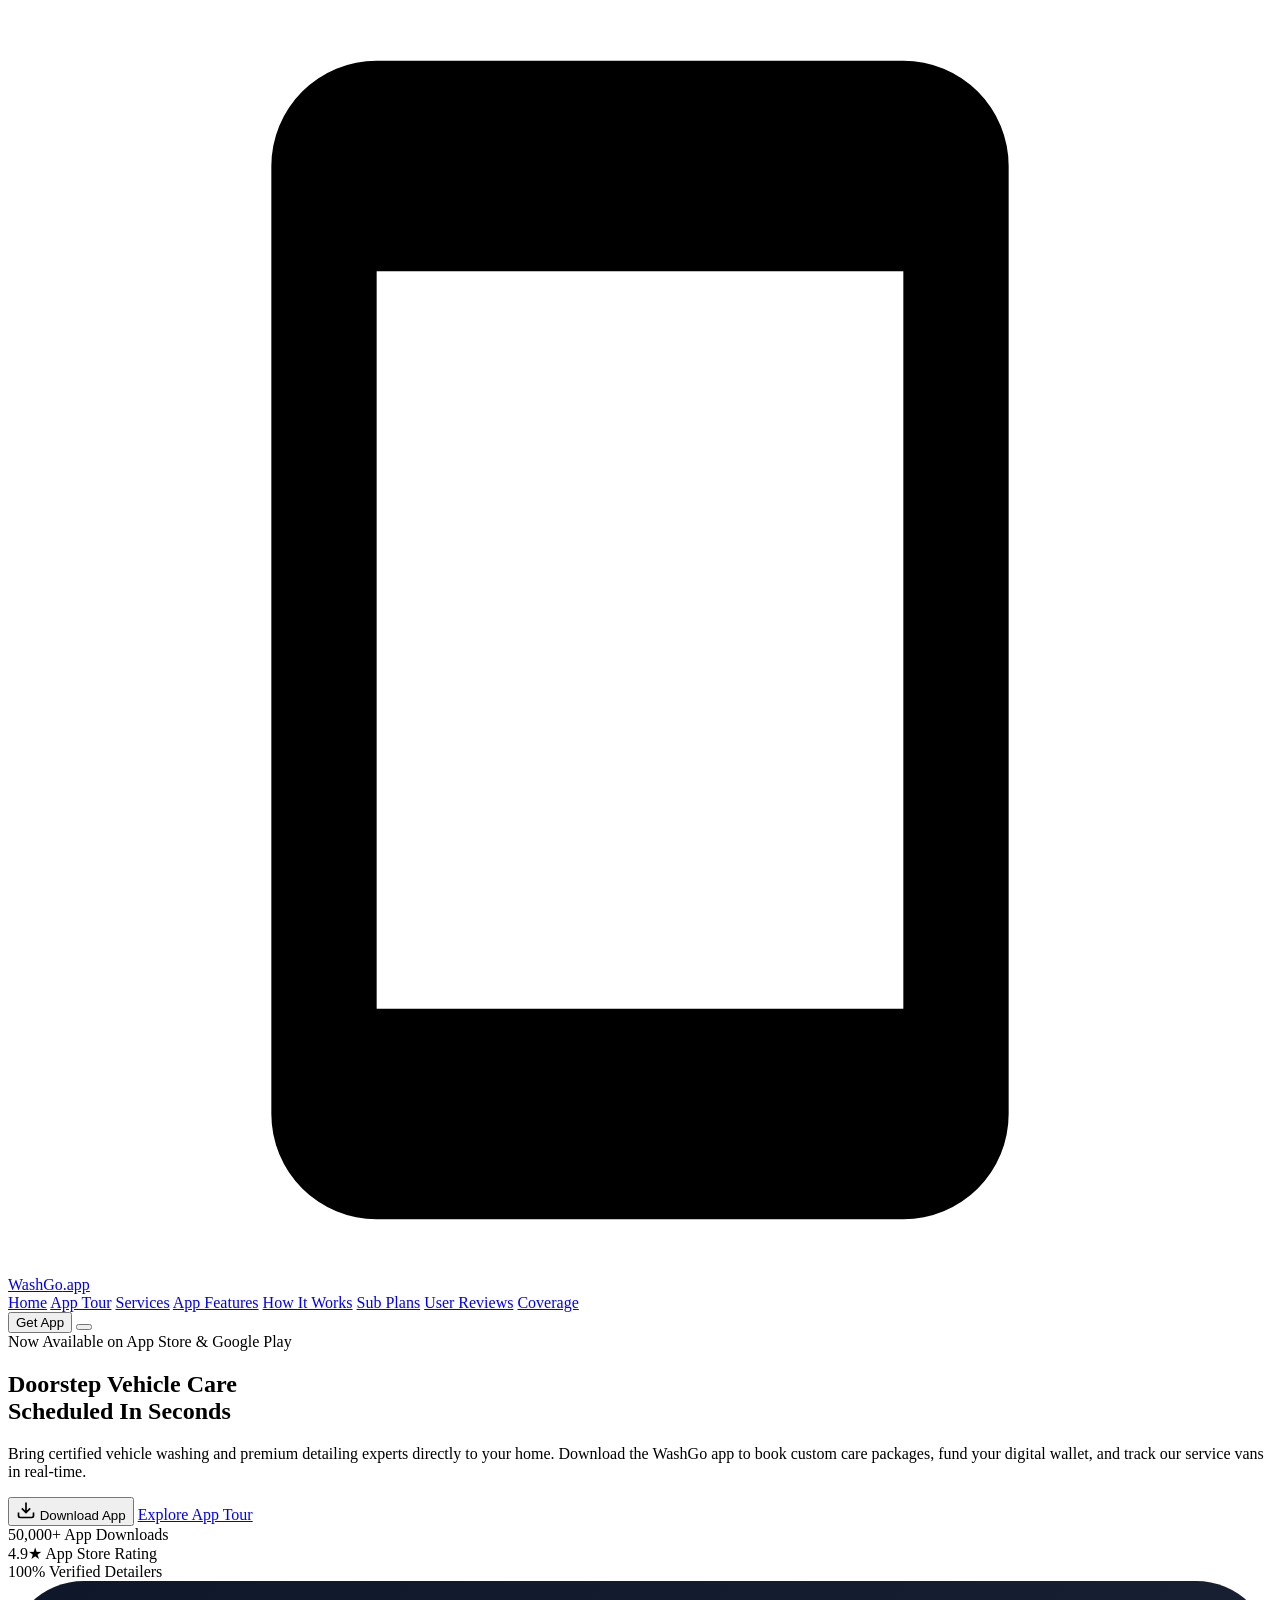
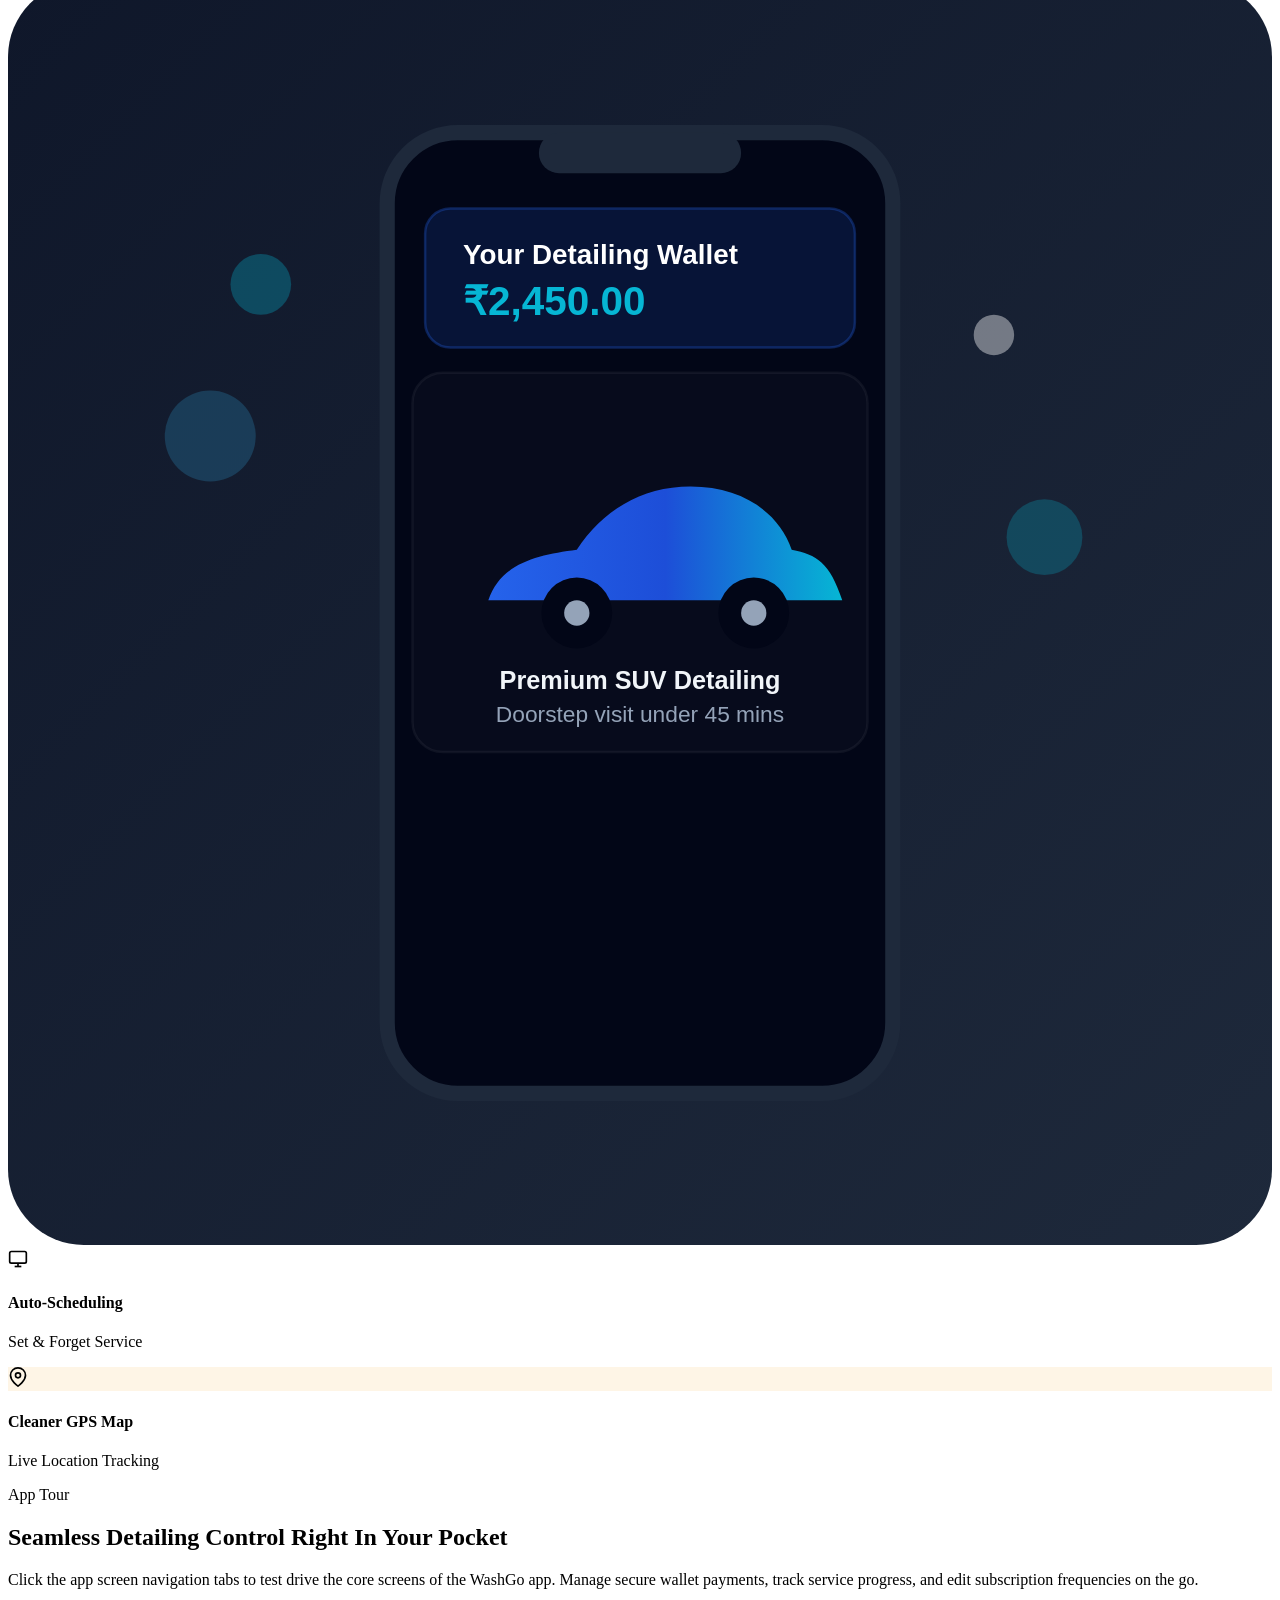
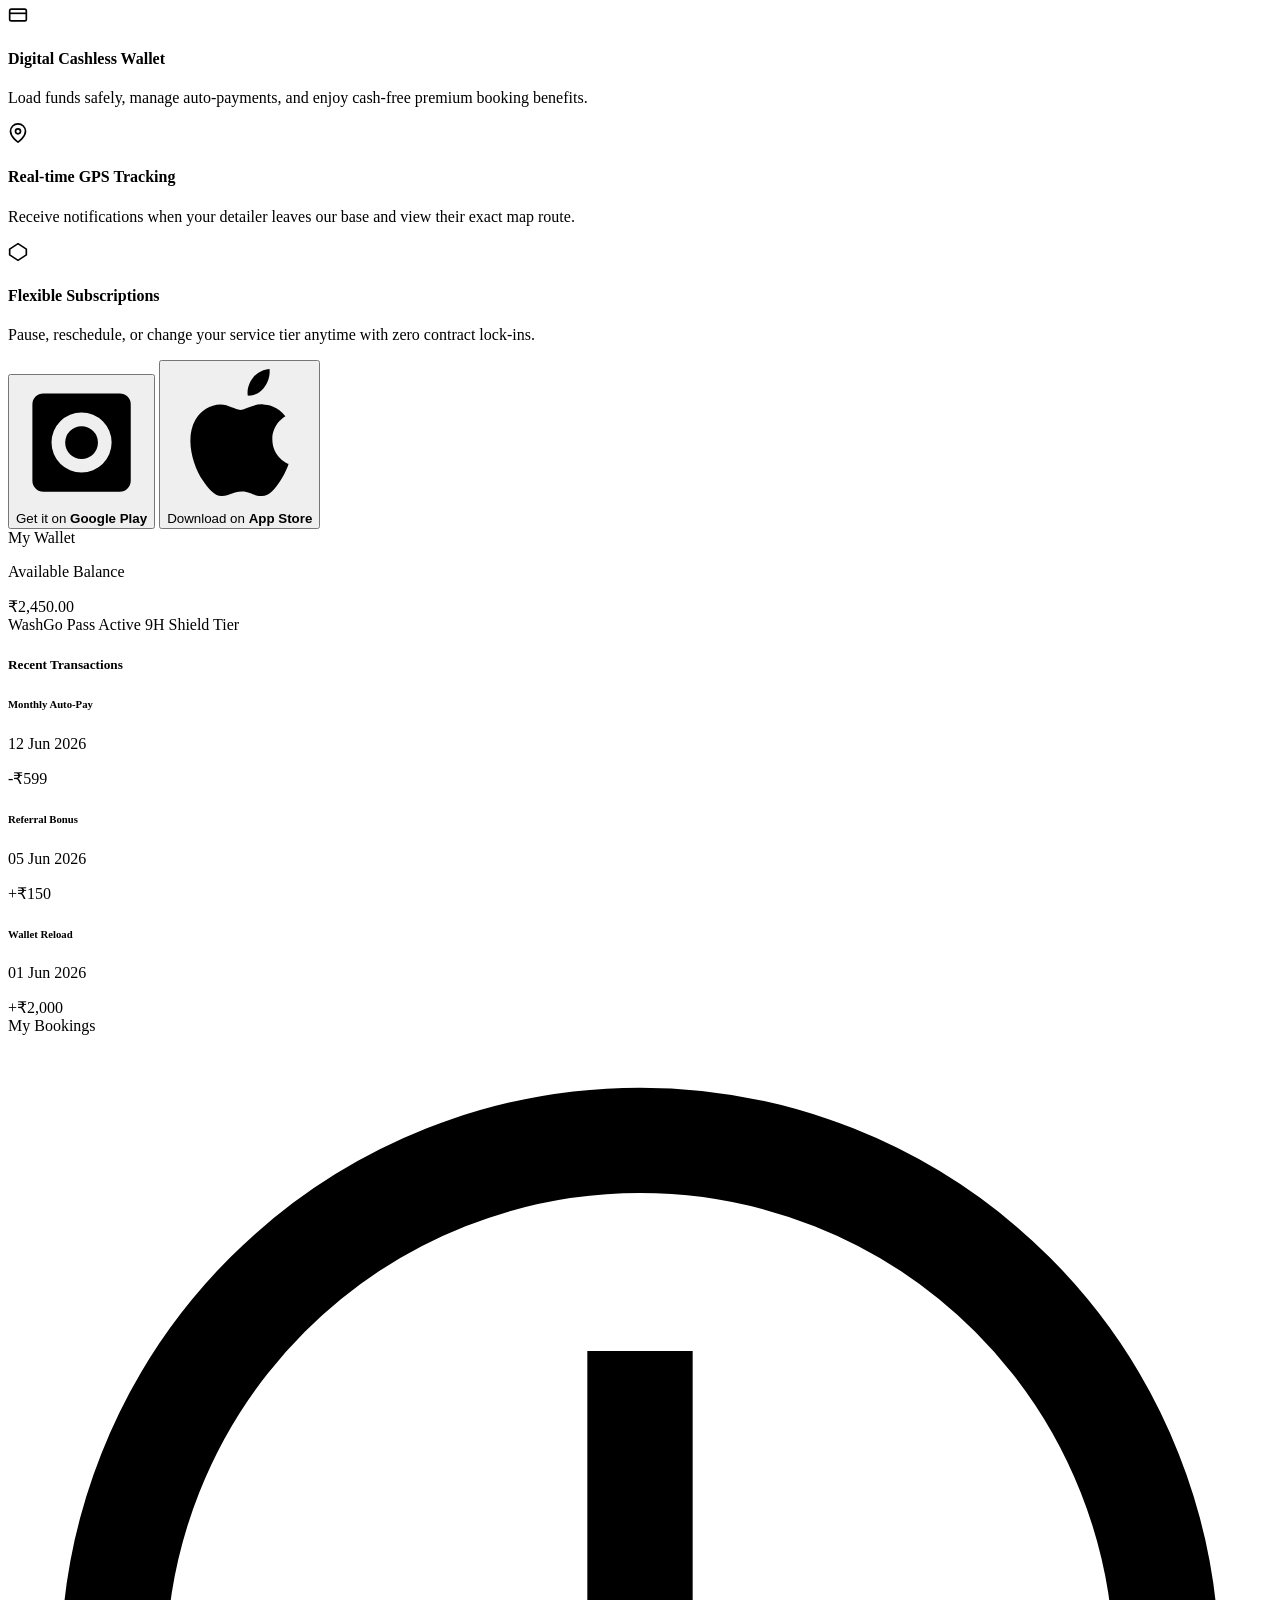
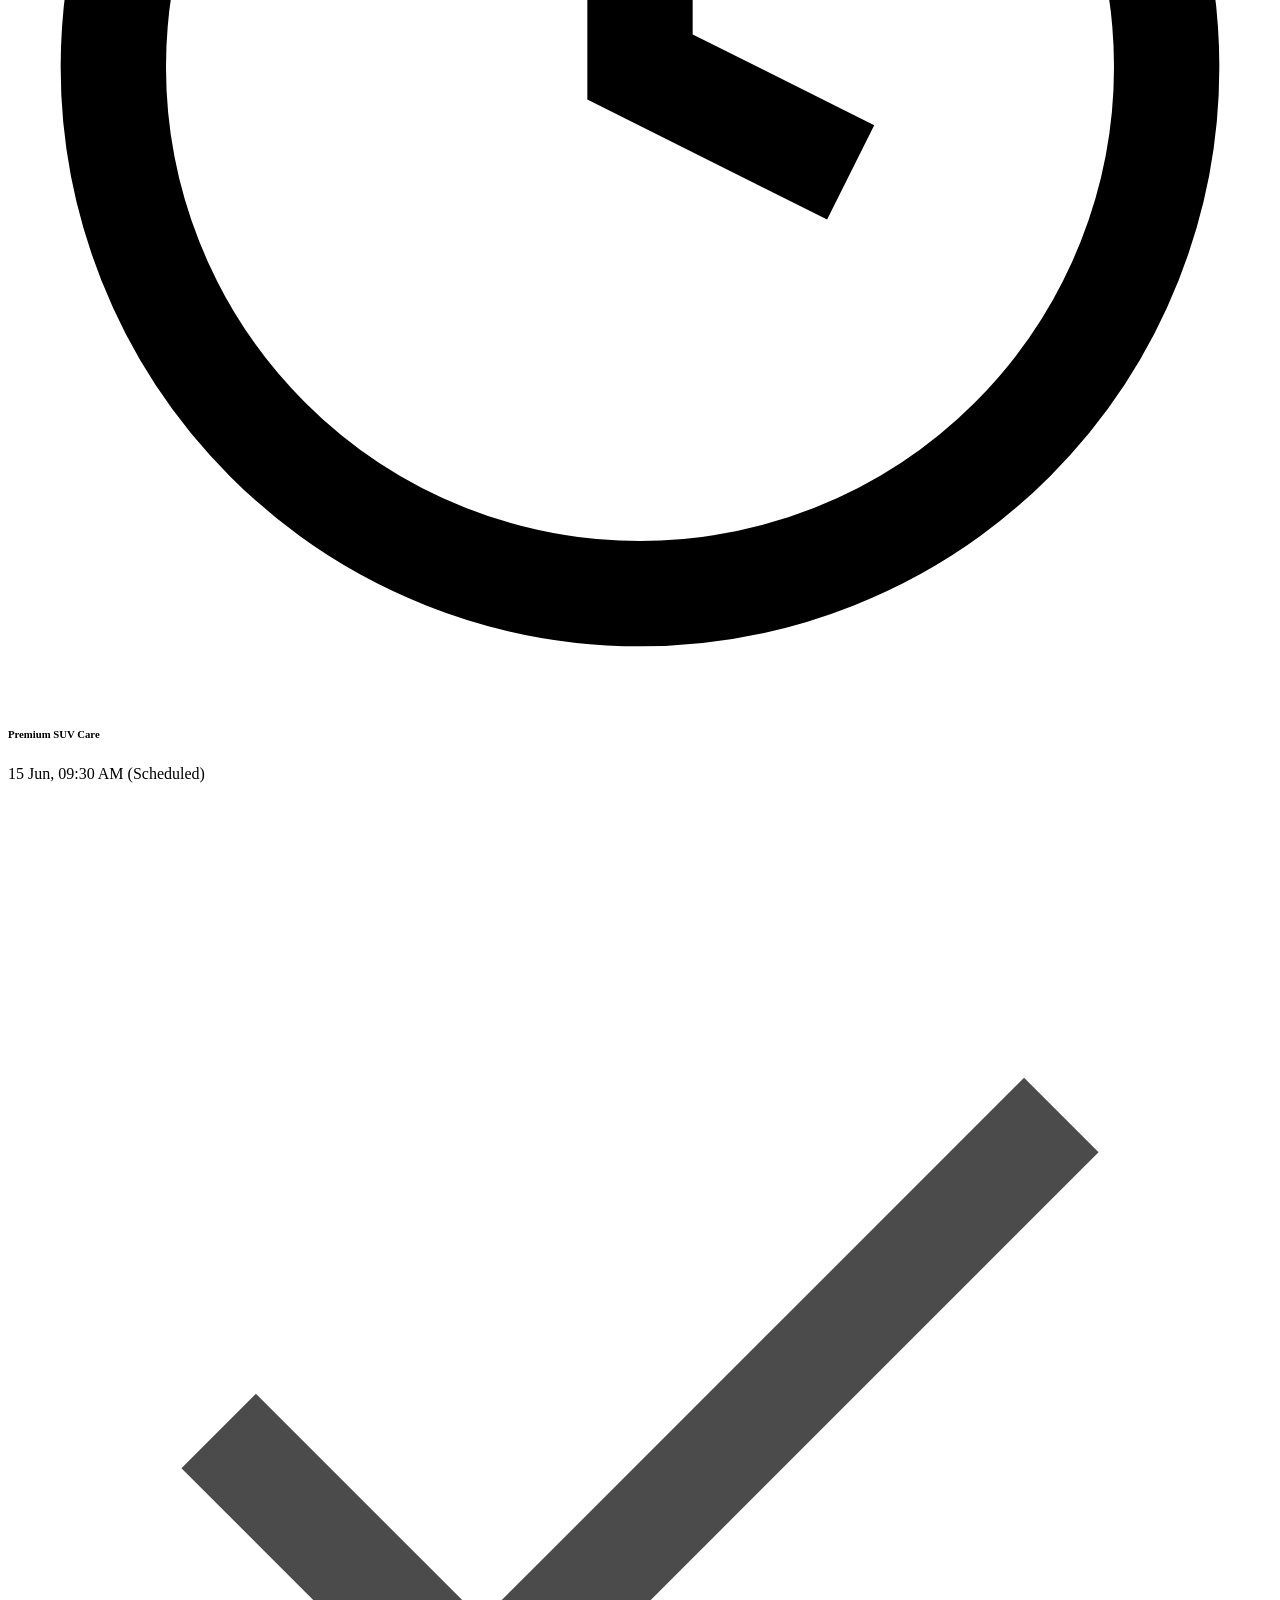
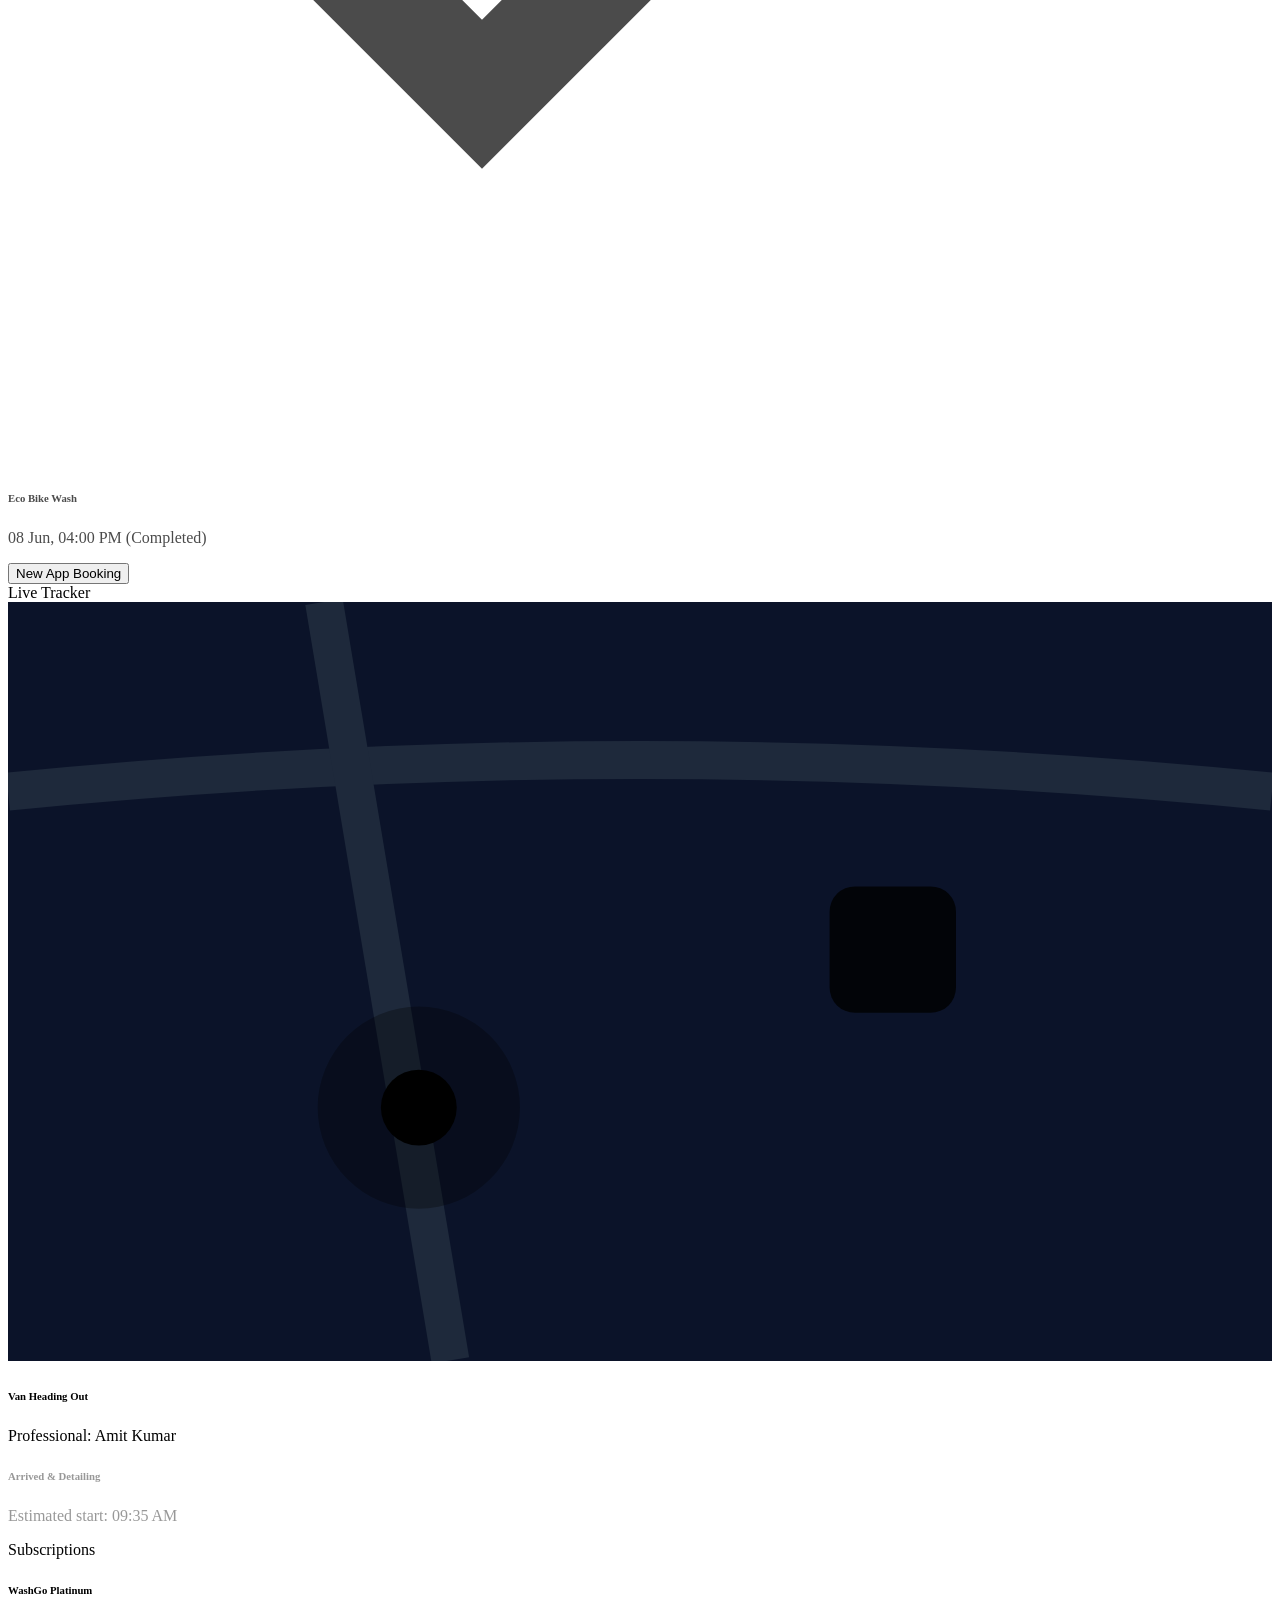
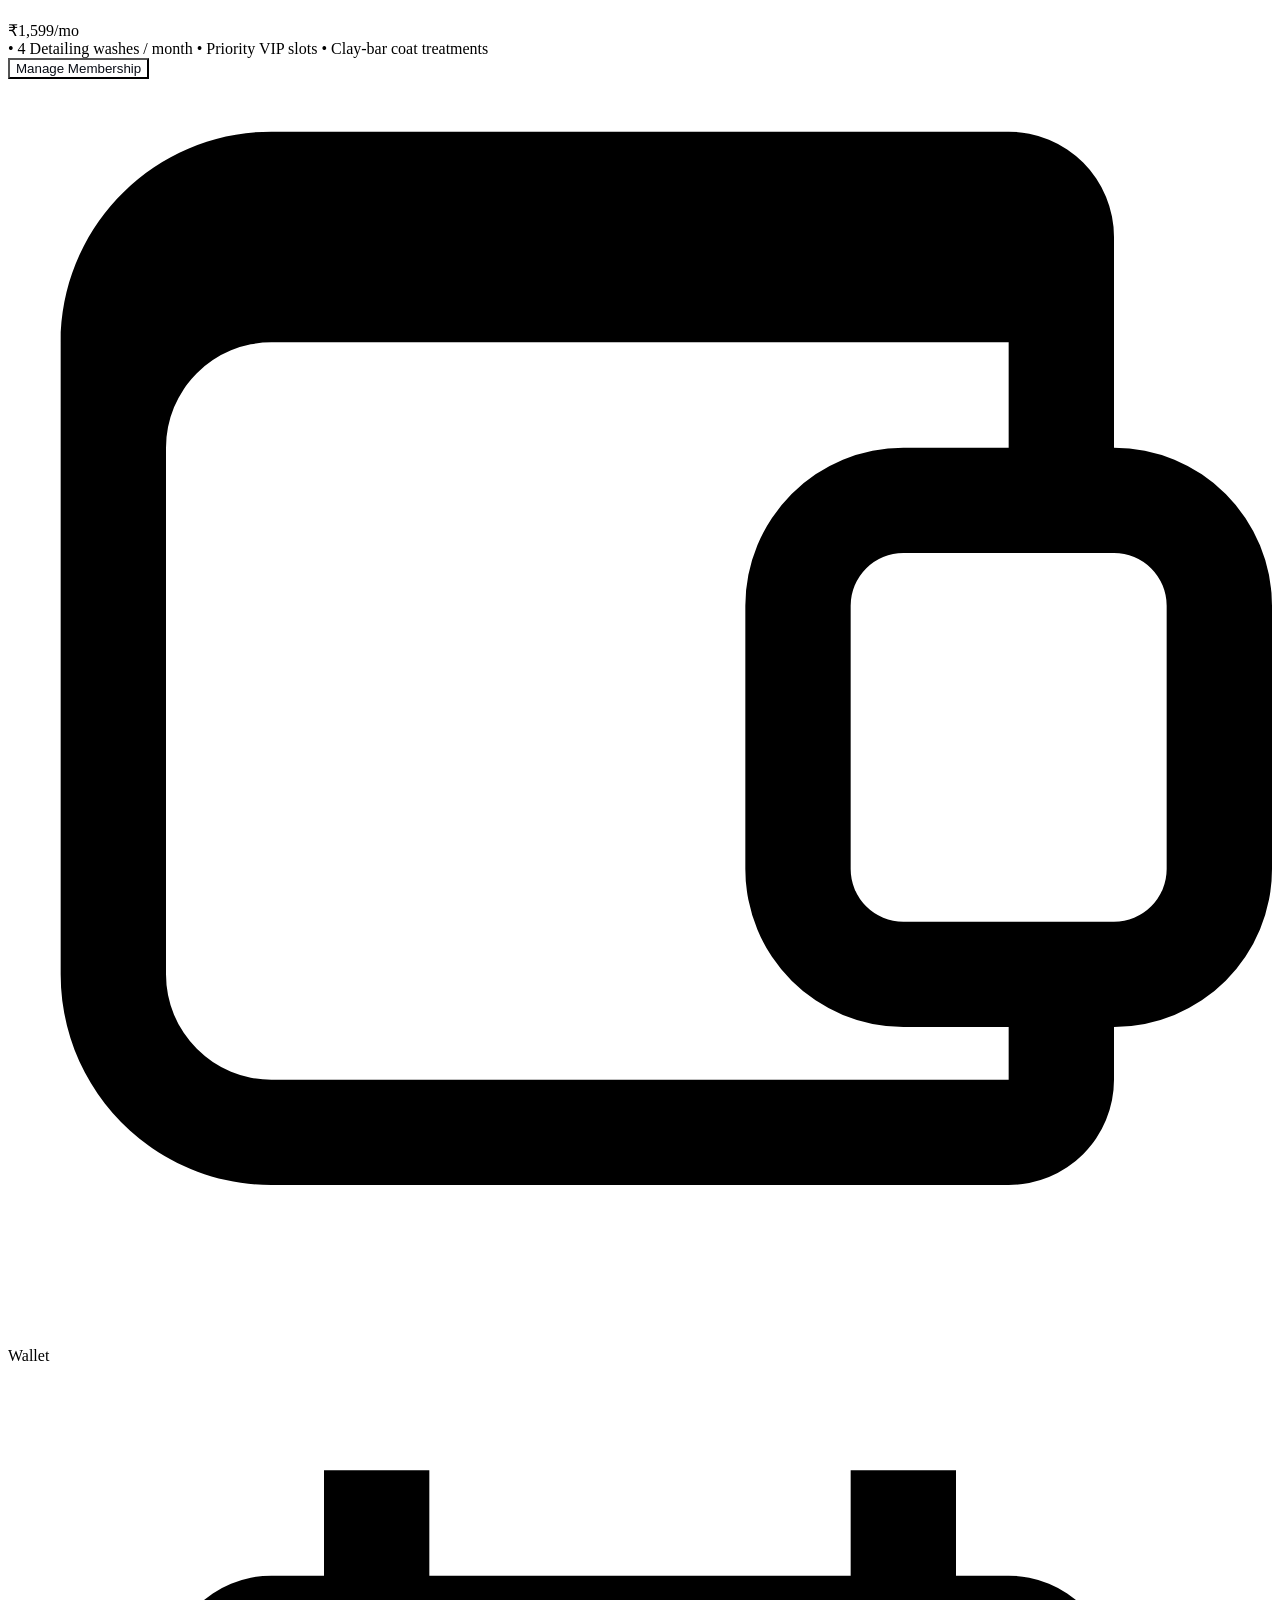
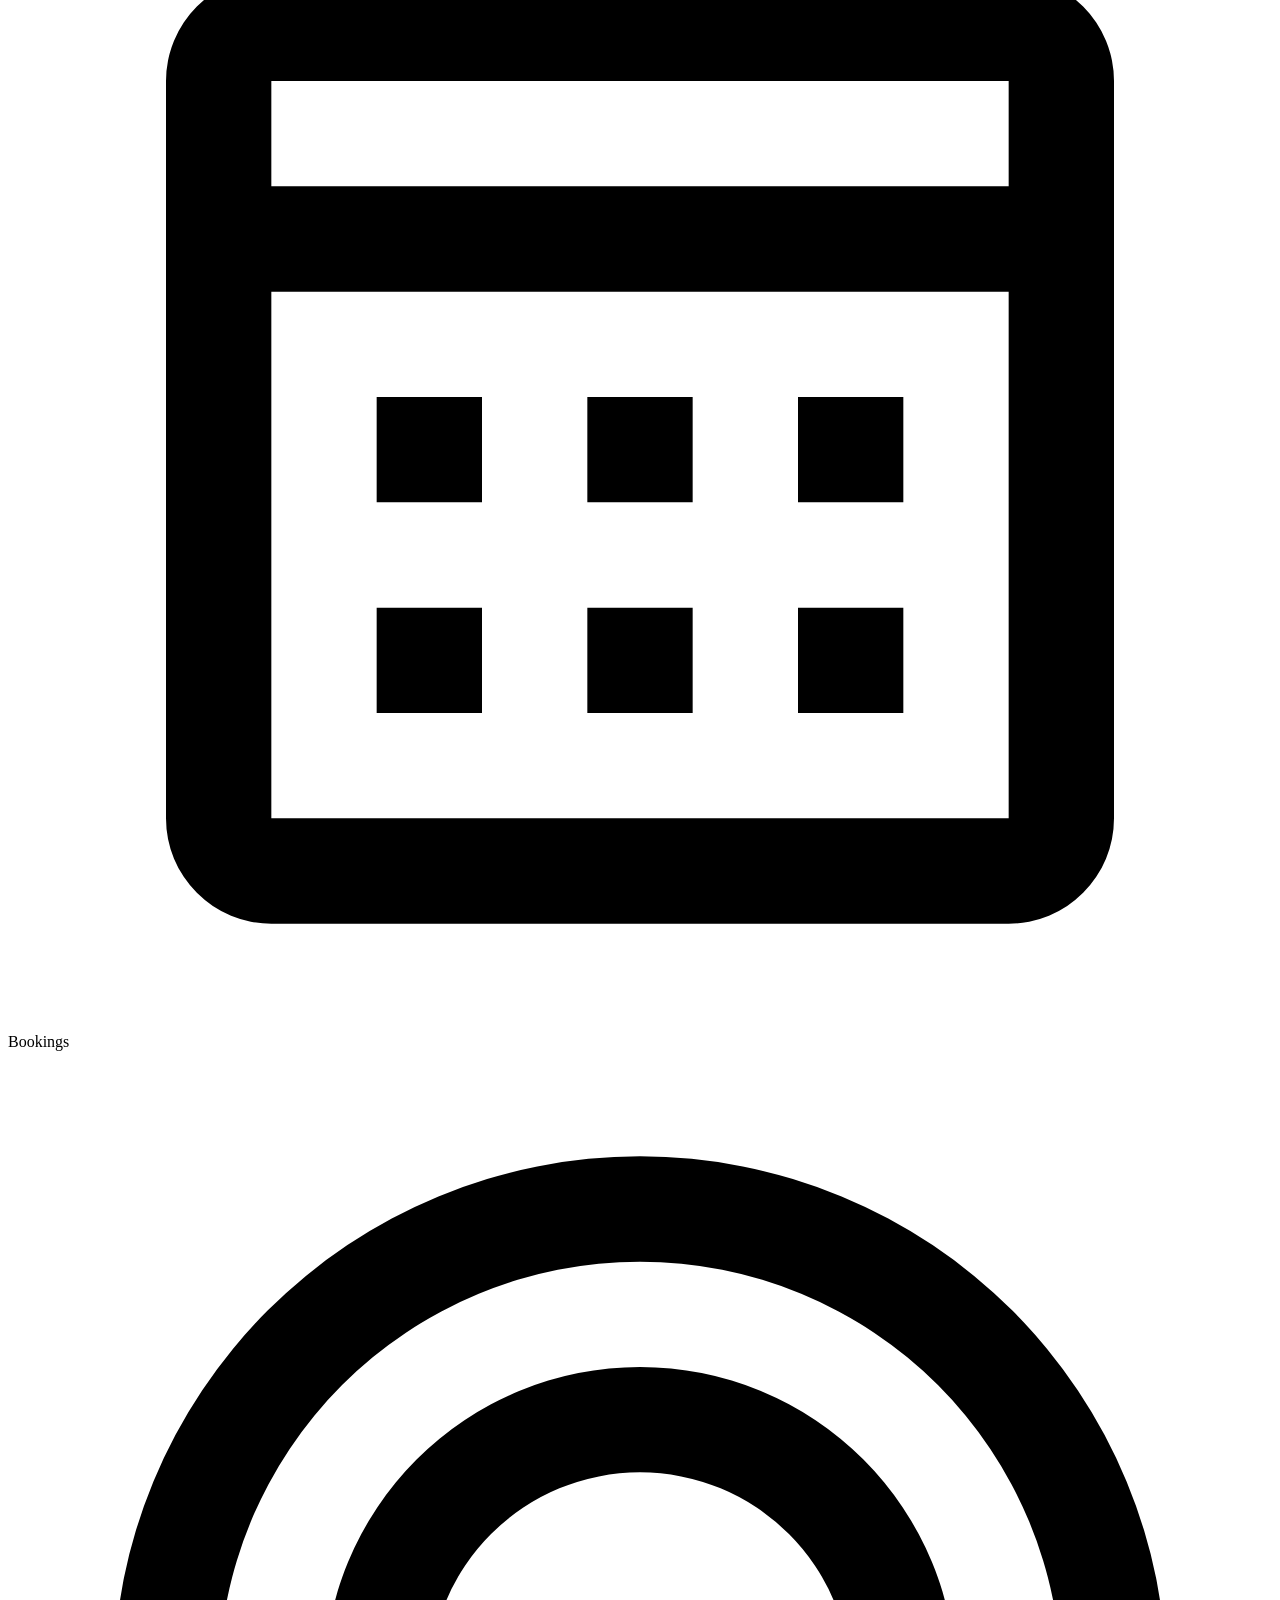
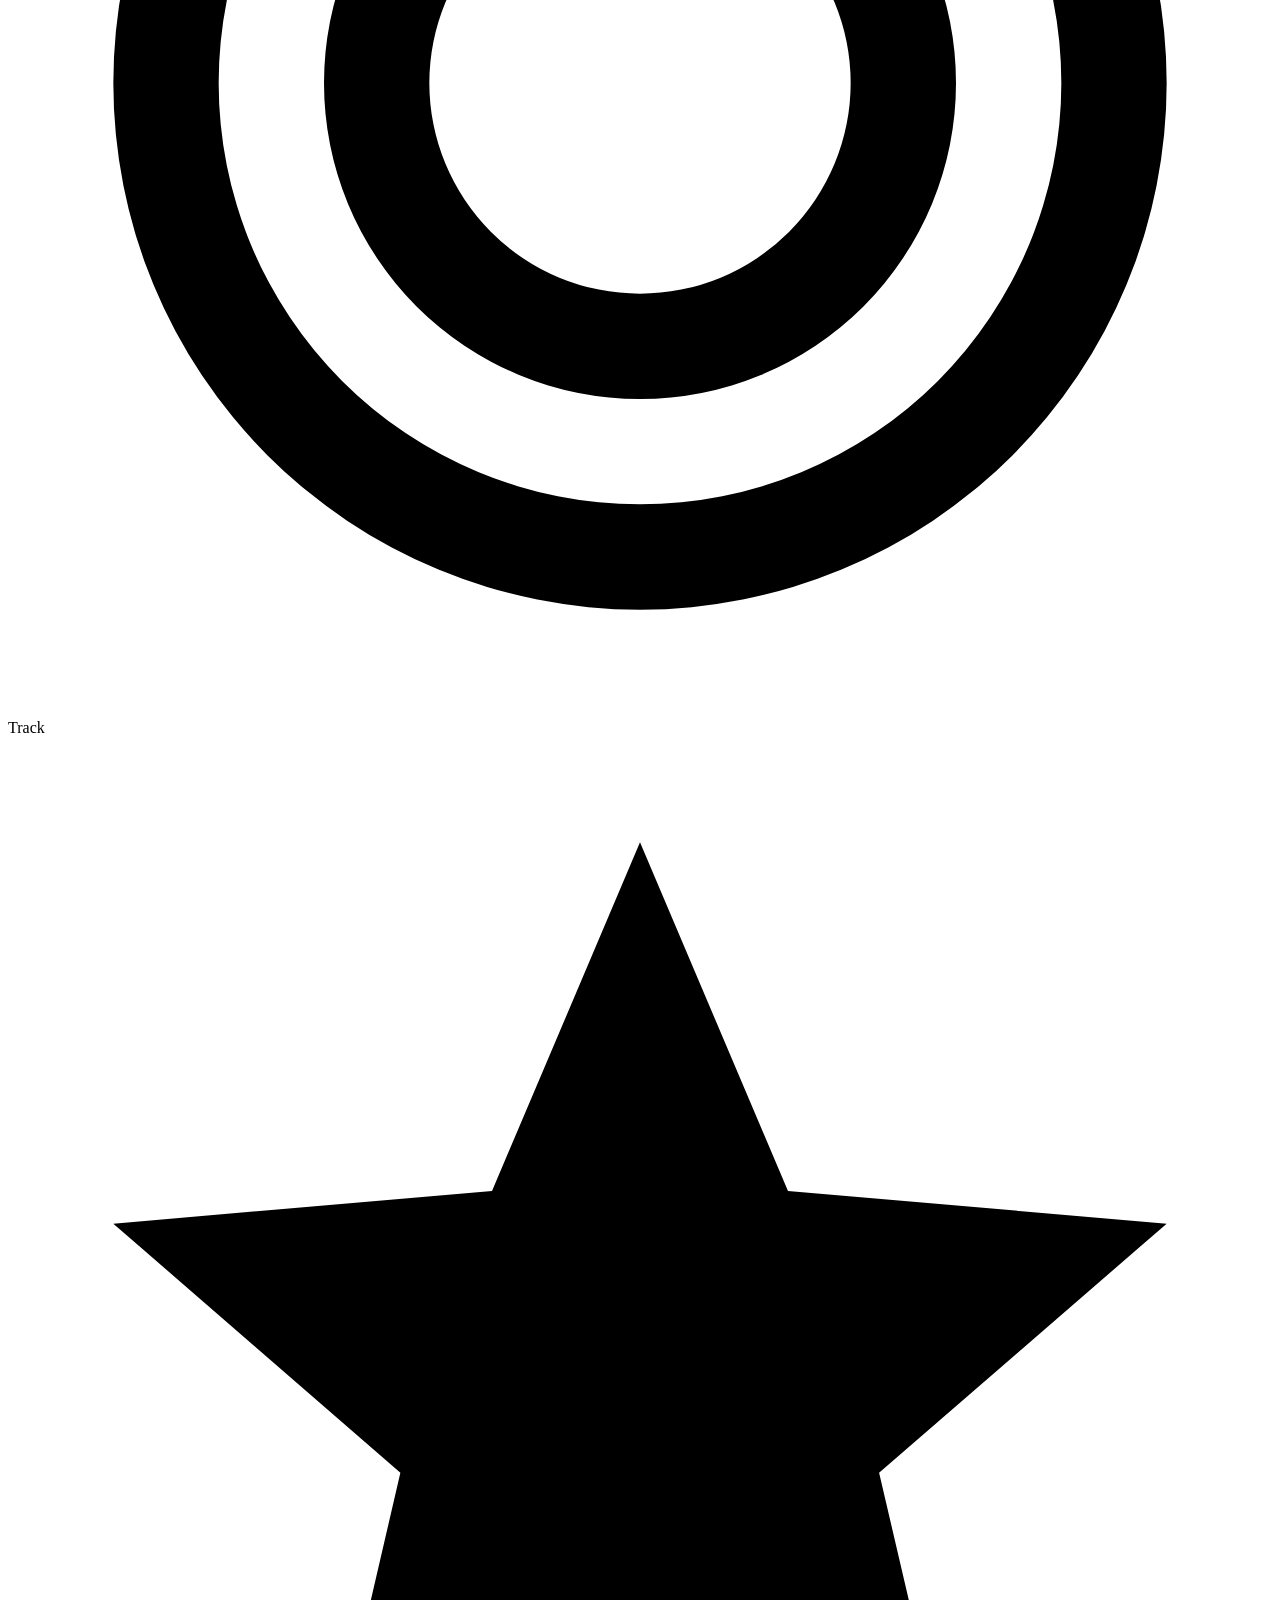
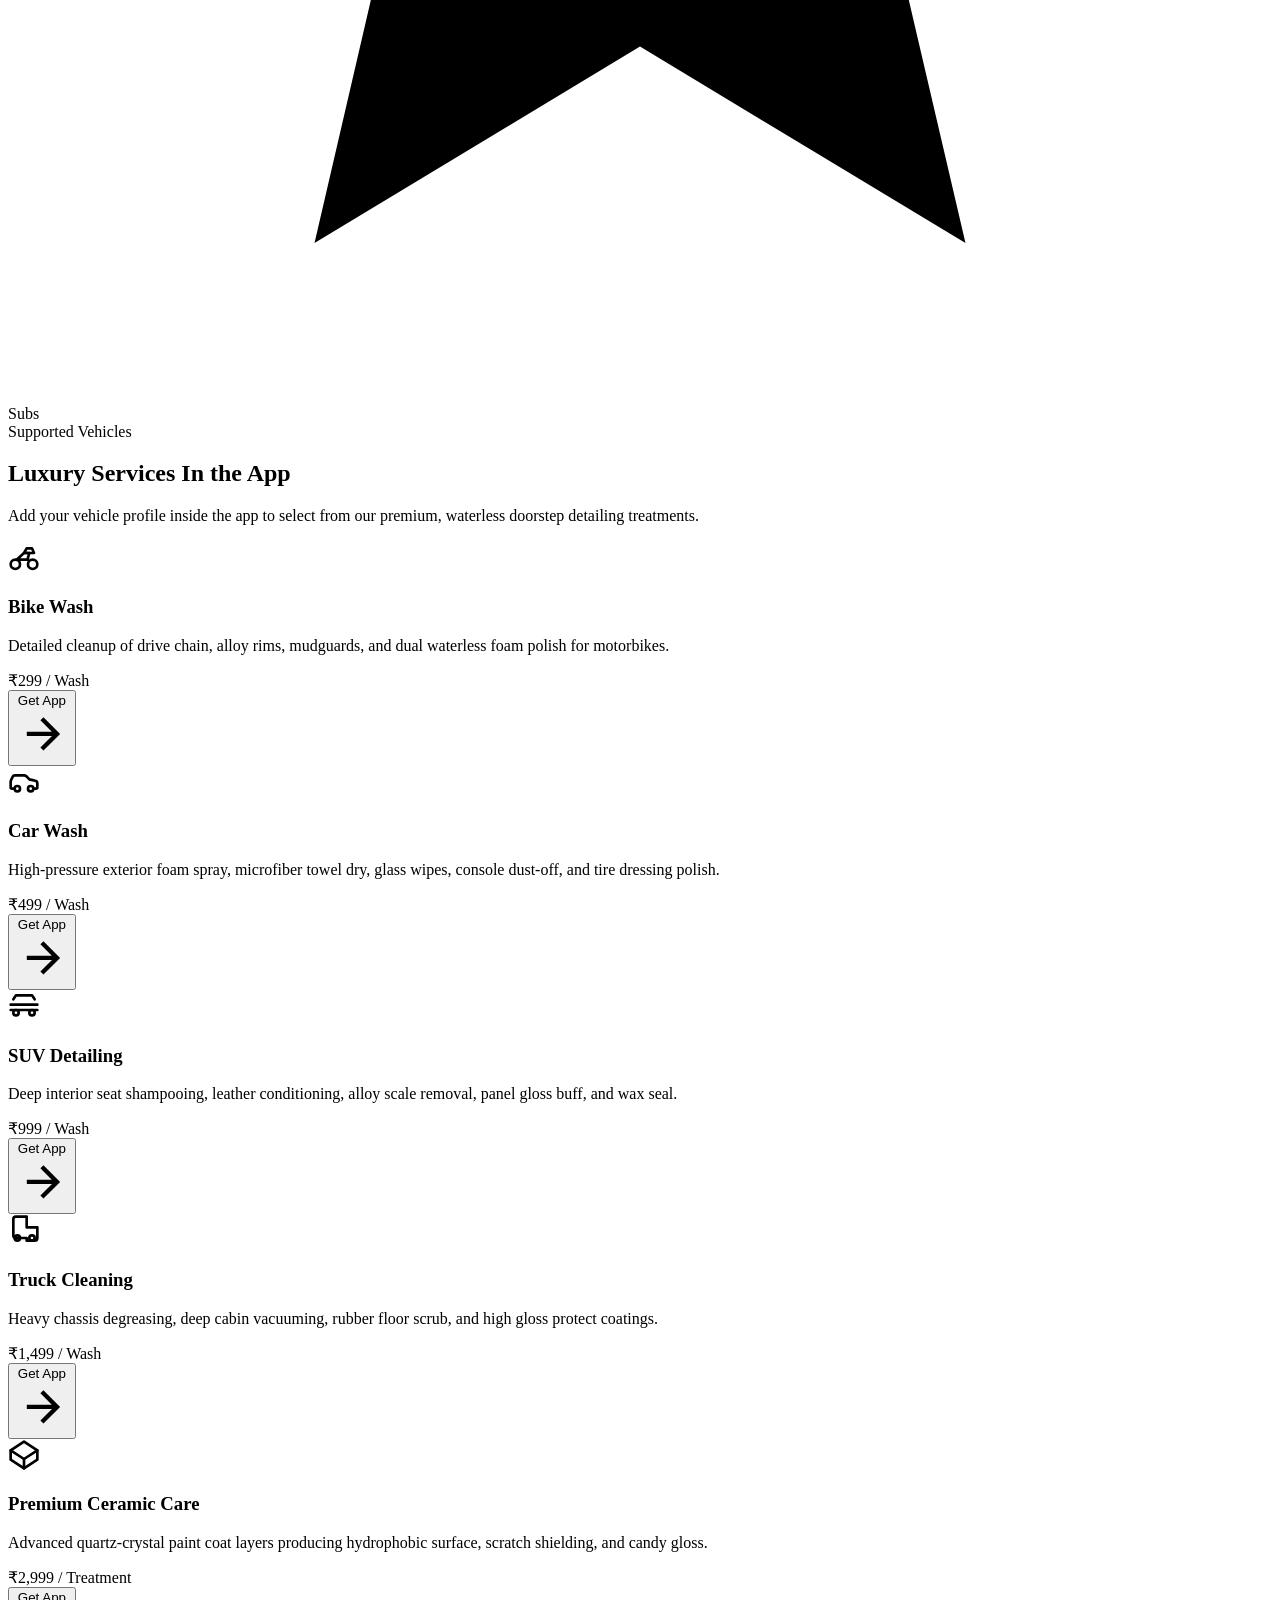
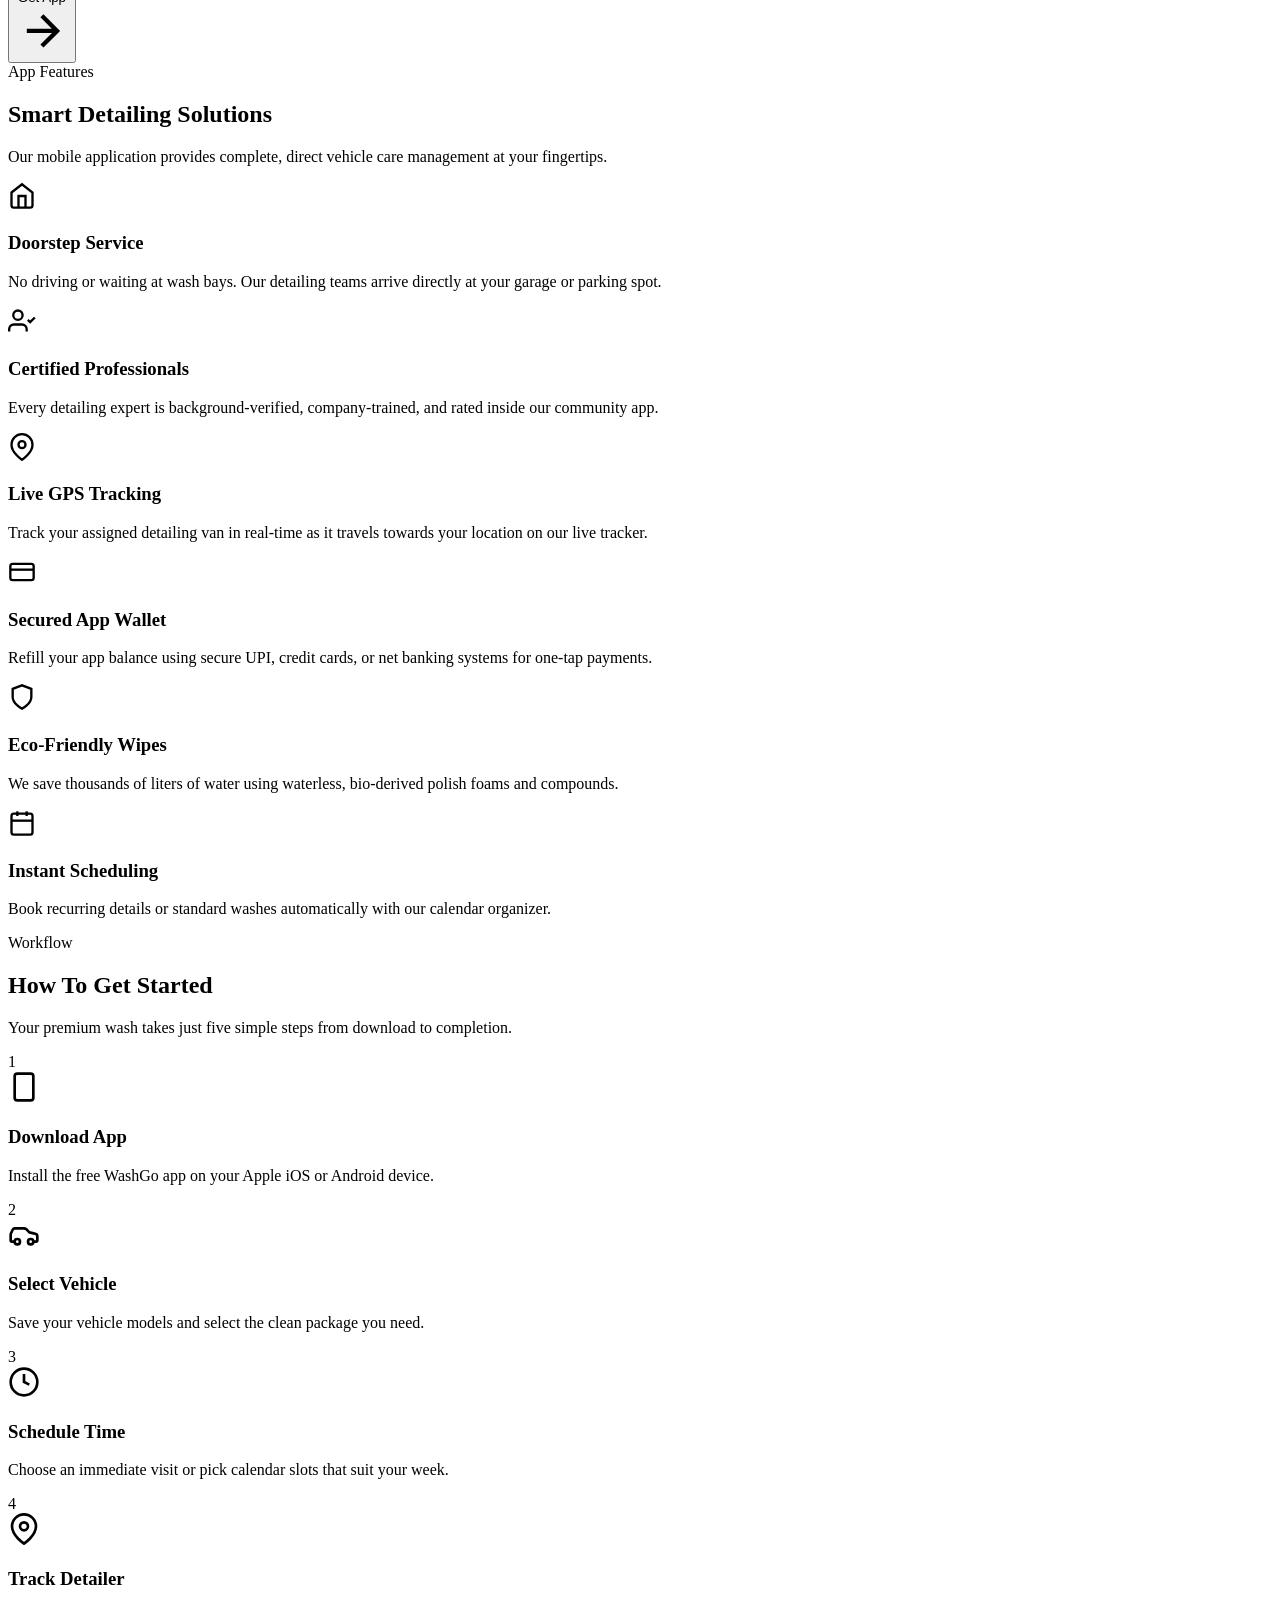
==== index.html @ 07604063 "Upload index.html via API" ====
<!DOCTYPE html>
<html lang="en">
<head>
  <meta charset="UTF-8">
  <meta name="viewport" content="width=device-width, initial-scale=1.0">
  <title>WashGo India | Premium Doorstep Vehicle Detailing Mobile App</title>
  <meta name="description" content="Experience professional doorstep vehicle washing and detailing. Download the WashGo app for iOS and Android to book certified detailers, track live, and manage payments.">
  <link rel="stylesheet" href="style.css">
</head>
<body>

  <!-- Background Glow Effects -->
  <div class="bg-glow-container" aria-hidden="true">
    <div class="glow-blob blob-1"></div>
    <div class="glow-blob blob-2"></div>
    <div class="glow-blob blob-3"></div>
  </div>

  <!-- Navigation Header -->
  <header class="header" id="header">
    <div class="container">
      <a href="#" class="logo" id="header-logo">
        <div class="logo-icon" aria-hidden="true">
          <svg viewBox="0 0 24 24">
            <path d="M17,1H7A2,2 0 0,0 5,3V21A2,2 0 0,0 7,23H17A2,2 0 0,0 19,21V3A2,2 0 0,0 17,1M17,19H7V5H17V19Z"/>
          </svg>
        </div>
        WashGo<span>.app</span>
      </a>

      <nav class="nav-menu" id="nav-menu">
        <a href="#hero" class="nav-link active" id="nav-home">Home</a>
        <a href="#app-preview" class="nav-link" id="nav-app">App Tour</a>
        <a href="#services" class="nav-link" id="nav-serv">Services</a>
        <a href="#benefits" class="nav-link" id="nav-choose">App Features</a>
        <a href="#workflow" class="nav-link" id="nav-flow">How It Works</a>
        <a href="#pricing" class="nav-link" id="nav-prices">Sub Plans</a>
        <a href="#reviews" class="nav-link" id="nav-test">User Reviews</a>
        <a href="#coverage" class="nav-link" id="nav-cover">Coverage</a>
      </nav>

      <div class="nav-actions">
        <button class="btn btn-secondary header-cta-btn open-download-trigger" id="header-get-app-btn">Get App</button>
        <button class="mobile-nav-toggle" id="mobile-toggle" aria-label="Toggle Navigation">
          <span></span>
          <span></span>
          <span></span>
        </button>
      </div>
    </div>
  </header>

  <!-- 1. Hero Section -->
  <section class="hero" id="hero">
    <div class="container hero-grid">
      <div class="hero-content scroll-reveal revealed">
        <div class="hero-tag">
          <span class="hero-tag-pulse"></span>
          Now Available on App Store & Google Play
        </div>
        <h1 class="hero-title" id="main-headline">
          Doorstep Vehicle Care <br><span>Scheduled In Seconds</span>
        </h1>
        <p class="hero-subtitle">
          Bring certified vehicle washing and premium detailing experts directly to your home. Download the WashGo app to book custom care packages, fund your digital wallet, and track our service vans in real-time.
        </p>
        <div class="hero-buttons">
          <button class="btn btn-primary open-download-trigger" id="hero-download-btn">
            <svg width="20" height="20" viewBox="0 0 24 24" fill="none" stroke="currentColor" stroke-width="2">
              <path d="M21 15v4a2 2 0 0 1-2 2H5a2 2 0 0 1-2-2v-4M7 10l5 5 5-5M12 15V3"/>
            </svg>
            Download App
          </button>
          <a href="#app-preview" class="btn btn-secondary" id="hero-tour-btn">Explore App Tour</a>
        </div>
        <div class="trust-badges">
          <div class="trust-item">
            <span class="trust-val">50,000+</span>
            <span class="trust-lbl">App Downloads</span>
          </div>
          <div class="trust-item">
            <span class="trust-val">4.9<span>★</span></span>
            <span class="trust-lbl">App Store Rating</span>
          </div>
          <div class="trust-item">
            <span class="trust-val">100%</span>
            <span class="trust-lbl">Verified Detailers</span>
          </div>
        </div>
      </div>

      <div class="hero-visual scroll-reveal revealed">
        <div class="hero-art-container glass-panel">
          <!-- Premium visual car app display -->
          <svg viewBox="0 0 500 500" class="hero-illustration-svg" style="width:100%; height:100%;">
            <defs>
              <linearGradient id="bgGrad" x1="0%" y1="0%" x2="100%" y2="100%">
                <stop offset="0%" stop-color="#0f172a" />
                <stop offset="100%" stop-color="#1e293b" />
              </linearGradient>
              <linearGradient id="carGrad" x1="0%" y1="0%" x2="100%" y2="0%">
                <stop offset="0%" stop-color="#2563eb" />
                <stop offset="50%" stop-color="#1d4ed8" />
                <stop offset="100%" stop-color="#06b6d4" />
              </linearGradient>
              <linearGradient id="glowGrad" x1="0%" y1="0%" x2="0%" y2="100%">
                <stop offset="0%" stop-color="#06b6d4" stop-opacity="0.8"/>
                <stop offset="100%" stop-color="#06b6d4" stop-opacity="0"/>
              </linearGradient>
            </defs>
            <rect width="500" height="500" rx="30" fill="url(#bgGrad)" />
            
            <!-- Mobile app abstract dashboard mockup -->
            <rect x="150" y="60" width="200" height="380" rx="28" fill="#020617" stroke="#1e293b" stroke-width="6"/>
            <!-- App screen top notch -->
            <rect x="210" y="60" width="80" height="16" rx="8" fill="#1e293b"/>
            <!-- UI Graphics inside app screen -->
            <rect x="165" y="90" width="170" height="55" rx="10" fill="rgba(37,99,235,0.15)" stroke="rgba(37,99,235,0.3)" stroke-width="1"/>
            <text x="180" y="112" fill="#fff" font-family="sans-serif" font-weight="bold" font-size="11">Your Detailing Wallet</text>
            <text x="180" y="132" fill="#06b6d4" font-family="sans-serif" font-weight="bold" font-size="16">₹2,450.00</text>
            
            <!-- Mini visual vehicle shape inside app screen -->
            <g transform="translate(160, 155)">
              <rect width="180" height="150" rx="12" fill="rgba(255,255,255,0.02)" stroke="rgba(255,255,255,0.05)" stroke-width="1"/>
              <!-- Mini car silhouette -->
              <path d="M30 90 C35 75 50 72 65 70 C75 55 90 45 110 45 C130 45 145 55 150 70 C160 72 165 75 170 90 Z" fill="url(#carGrad)"/>
              <ellipse cx="65" cy="95" rx="14" ry="14" fill="#020617"/>
              <circle cx="65" cy="95" r="5" fill="#94a3b8"/>
              <ellipse cx="135" cy="95" rx="14" ry="14" fill="#020617"/>
              <circle cx="135" cy="95" r="5" fill="#94a3b8"/>
              <text x="90" y="125" fill="#f1f5f9" font-family="sans-serif" font-weight="bold" font-size="10" text-anchor="middle">Premium SUV Detailing</text>
              <text x="90" y="138" fill="#94a3b8" font-family="sans-serif" font-size="9" text-anchor="middle">Doorstep visit under 45 mins</text>
            </g>

            <!-- Water bubbles around mockup -->
            <circle cx="100" cy="120" r="12" fill="#06b6d4" opacity="0.3" />
            <circle cx="80" cy="180" r="18" fill="#38bdf8" opacity="0.2" />
            <circle cx="410" cy="220" r="15" fill="#06b6d4" opacity="0.25" />
            <circle cx="390" cy="140" r="8" fill="#fff" opacity="0.4" />
          </svg>

          <!-- Floating details panel inside illustration -->
          <div class="glow-card glass-panel card-top-left" id="hero-badge-left">
            <div class="glow-card-icon">
              <svg width="20" height="20" viewBox="0 0 24 24" fill="none" stroke="currentColor" stroke-width="2">
                <rect x="2" y="3" width="20" height="14" rx="2" ry="2"/><line x1="8" y1="21" x2="16" y2="21"/><line x1="12" y1="17" x2="12" y2="21"/>
              </svg>
            </div>
            <div class="glow-card-info">
              <h4>Auto-Scheduling</h4>
              <p>Set & Forget Service</p>
            </div>
          </div>

          <div class="glow-card glass-panel card-bottom-right" id="hero-badge-right">
            <div class="glow-card-icon" style="color:var(--accent-color); background:rgba(245,158,11,0.1)">
              <svg width="20" height="20" viewBox="0 0 24 24" fill="none" stroke="currentColor" stroke-width="2">
                <path d="M21 10c0 7-9 13-9 13s-9-6-9-13a9 9 0 0 1 18 0z"/><circle cx="12" cy="10" r="3"/>
              </svg>
            </div>
            <div class="glow-card-info">
              <h4>Cleaner GPS Map</h4>
              <p>Live Location Tracking</p>
            </div>
          </div>
        </div>
      </div>
    </div>
  </section>

  <!-- 7. Mobile App Preview Section (Brought Up as App Tour) -->
  <section class="app-preview" id="app-preview">
    <div class="container app-grid">
      <div class="app-info-panel scroll-reveal">
        <span class="section-tag">App Tour</span>
        <h2 class="section-title">Seamless Detailing Control <span>Right In Your Pocket</span></h2>
        <p class="section-desc">
          Click the app screen navigation tabs to test drive the core screens of the WashGo app. Manage secure wallet payments, track service progress, and edit subscription frequencies on the go.
        </p>

        <div class="app-features-list">
          <div class="app-feature-item">
            <div class="app-feat-icon">
              <svg width="20" height="20" viewBox="0 0 24 24" fill="none" stroke="currentColor" stroke-width="2">
                <rect x="2" y="5" width="20" height="14" rx="2" ry="2"/>
                <line x1="2" y1="10" x2="22" y2="10"/>
              </svg>
            </div>
            <div class="app-feat-desc">
              <h4>Digital Cashless Wallet</h4>
              <p>Load funds safely, manage auto-payments, and enjoy cash-free premium booking benefits.</p>
            </div>
          </div>

          <div class="app-feature-item">
            <div class="app-feat-icon">
              <svg width="20" height="20" viewBox="0 0 24 24" fill="none" stroke="currentColor" stroke-width="2">
                <path d="M21 10c0 7-9 13-9 13s-9-6-9-13a9 9 0 0 1 18 0z"/>
                <circle cx="12" cy="10" r="3"/>
              </svg>
            </div>
            <div class="app-feat-desc">
              <h4>Real-time GPS Tracking</h4>
              <p>Receive notifications when your detailer leaves our base and view their exact map route.</p>
            </div>
          </div>

          <div class="app-feature-item">
            <div class="app-feat-icon">
              <svg width="20" height="20" viewBox="0 0 24 24" fill="none" stroke="currentColor" stroke-width="2">
                <polygon points="12 2 22 8.5 22 15.5 12 22 2 15.5 2 8.5"/>
              </svg>
            </div>
            <div class="app-feat-desc">
              <h4>Flexible Subscriptions</h4>
              <p>Pause, reschedule, or change your service tier anytime with zero contract lock-ins.</p>
            </div>
          </div>
        </div>

        <div class="store-buttons">
          <button class="store-btn open-download-trigger">
            <svg viewBox="0 0 24 24">
              <path d="M5,3H19A2,2 0 0,1 21,5V19A2,2 0 0,1 19,21H5A2,2 0 0,1 3,19V5A2,2 0 0,1 5,3M17.5,12A5.5,5.5 0 0,0 12,6.5A5.5,5.5 0 0,0 6.5,12A5.5,5.5 0 0,0 12,17.5A5.5,5.5 0 0,0 17.5,12M12,9A3,3 0 0,1 15,12A3,3 0 0,1 12,15A3,3 0 0,1 9,12A3,3 0 0,1 12,9Z" />
            </svg>
            <div class="store-btn-text">
              <span>Get it on</span>
              <strong>Google Play</strong>
            </div>
          </button>
          <button class="store-btn open-download-trigger">
            <svg viewBox="0 0 24 24">
              <path d="M18.71,19.5C17.88,20.74 17,21.95 15.66,22C14.32,22.05 13.89,21.24 12.37,21.24C10.84,21.24 10.37,21.97 9.1,22C7.79,22.05 6.8,20.68 5.96,19.47C4.25,17 2.94,12.45 4.7,9.39C5.57,7.87 7.13,6.91 8.82,6.88C10.1,6.86 11.32,7.75 12.11,7.75C12.89,7.75 14.37,6.68 15.92,6.84C16.57,6.87 18.39,7.1 19.56,8.82C19.47,8.88 17.39,10.1 17.41,12.63C17.44,15.65 20.06,16.66 20.1,16.67C20.08,16.74 19.67,18.11 18.71,19.5M15.97,4.17C16.63,3.37 17.07,2.28 16.95,1C16,1.04 14.9,1.6 14.24,2.38C13.68,3.04 13.19,4.14 13.34,5.39C14.39,5.47 15.4,4.88 15.97,4.17Z" />
            </svg>
            <div class="store-btn-text">
              <span>Download on</span>
              <strong>App Store</strong>
            </div>
          </button>
        </div>
      </div>

      <!-- Smartphone Mockup Wrapper -->
      <div class="mockup-container scroll-reveal" id="phone-mockup-wrapper">
        <div class="phone-mockup">
          <div class="phone-notch" aria-hidden="true"><span class="notch-camera"></span></div>
          
          <div class="phone-screen">
            <!-- Screen 1: Wallet -->
            <div class="screen-content active" id="screen-wallet">
              <div class="phone-header">
                <span class="phone-header-title">My Wallet</span>
                <div class="phone-profile"></div>
              </div>
              <div class="wallet-card">
                <p>Available Balance</p>
                <div class="wallet-balance">₹2,450.00</div>
                <div class="wallet-card-bottom">
                  <span>WashGo Pass Active</span>
                  <span>9H Shield Tier</span>
                </div>
              </div>
              <div class="recent-activities">
                <h5>Recent Transactions</h5>
                <div class="activity-item">
                  <div class="activity-info">
                    <h6>Monthly Auto-Pay</h6>
                    <p>12 Jun 2026</p>
                  </div>
                  <span class="activity-amount" style="color:var(--text-muted)">-₹599</span>
                </div>
                <div class="activity-item">
                  <div class="activity-info">
                    <h6>Referral Bonus</h6>
                    <p>05 Jun 2026</p>
                  </div>
                  <span class="activity-amount positive">+₹150</span>
                </div>
                <div class="activity-item">
                  <div class="activity-info">
                    <h6>Wallet Reload</h6>
                    <p>01 Jun 2026</p>
                  </div>
                  <span class="activity-amount positive">+₹2,000</span>
                </div>
              </div>
            </div>

            <!-- Screen 2: Booking -->
            <div class="screen-content" id="screen-booking">
              <div class="phone-header">
                <span class="phone-header-title">My Bookings</span>
                <div class="phone-profile"></div>
              </div>
              <div class="booking-screen-list">
                <div class="booking-item-card">
                  <svg viewBox="0 0 24 24" fill="none" stroke="currentColor" stroke-width="2">
                    <circle cx="12" cy="12" r="10"/><polyline points="12 6 12 12 16 14"/>
                  </svg>
                  <div class="booking-item-details">
                    <h6>Premium SUV Care</h6>
                    <p>15 Jun, 09:30 AM (Scheduled)</p>
                  </div>
                </div>
                <div class="booking-item-card" style="opacity:0.7">
                  <svg viewBox="0 0 24 24" fill="none" stroke="currentColor" stroke-width="2">
                    <polyline points="20 6 9 17 4 12"/>
                  </svg>
                  <div class="booking-item-details">
                    <h6>Eco Bike Wash</h6>
                    <p>08 Jun, 04:00 PM (Completed)</p>
                  </div>
                </div>
              </div>
              <button class="booking-cta-btn open-download-trigger" id="mockup-book-cta">New App Booking</button>
            </div>

            <!-- Screen 3: Tracking -->
            <div class="screen-content" id="screen-tracking">
              <div class="phone-header">
                <span class="phone-header-title">Live Tracker</span>
                <div class="phone-profile"></div>
              </div>
              <div class="tracking-map-container">
                <!-- Mini inline SVG tracking map preview -->
                <svg viewBox="0 0 200 120" style="width:100%; height:100%; background:#0b1329;">
                  <!-- Roads -->
                  <path d="M 0 30 Q 100 20 200 30" stroke="#1e293b" stroke-width="6" fill="none" />
                  <path d="M 50 0 L 70 120" stroke="#1e293b" stroke-width="6" fill="none" />
                  <!-- Detailing Van indicator -->
                  <circle cx="65" cy="80" r="16" fill="var(--primary-color)" opacity="0.3" />
                  <circle cx="65" cy="80" r="6" fill="var(--secondary-color)" />
                  <!-- Home destination -->
                  <rect x="130" y="45" width="20" height="20" rx="4" fill="var(--accent-color)" opacity="0.8"/>
                  <!-- Dash track line -->
                  <path d="M 65 80 L 130 55" stroke="var(--secondary-color)" stroke-width="2" stroke-dasharray="4" fill="none" />
                </svg>
              </div>
              <div class="tracking-vehicle-status">
                <div class="tracking-status-step">
                  <div class="tracking-status-dot"></div>
                  <div class="tracking-status-info">
                    <h6>Van Heading Out</h6>
                    <p>Professional: Amit Kumar</p>
                  </div>
                </div>
                <div class="tracking-status-step" style="opacity:0.4">
                  <div class="tracking-status-dot" style="background:#475569"></div>
                  <div class="tracking-status-info">
                    <h6>Arrived & Detailing</h6>
                    <p>Estimated start: 09:35 AM</p>
                  </div>
                </div>
              </div>
            </div>

            <!-- Screen 4: Subscription -->
            <div class="screen-content" id="screen-sub">
              <div class="phone-header">
                <span class="phone-header-title">Subscriptions</span>
                <div class="phone-profile"></div>
              </div>
              <div class="sub-screen-card">
                <h6>WashGo Platinum</h6>
                <div class="sub-screen-price">₹1,599/mo</div>
                <div class="sub-features-preview">
                  <span>• 4 Detailing washes / month</span>
                  <span>• Priority VIP slots</span>
                  <span>• Clay-bar coat treatments</span>
                </div>
                <button class="booking-cta-btn open-download-trigger" style="background:var(--secondary-color); color:#090d16">Manage Membership</button>
              </div>
            </div>
          </div>

          <div class="phone-navbar">
            <div class="phone-nav-item active" id="phone-tab-wallet" data-target="screen-wallet">
              <svg viewBox="0 0 24 24"><path d="M21,18V19A2,2 0 0,1 19,21H5C2.79,21 1,19.21 1,17V5C1,2.79 2.79,1 5,1H19A2,2 0 0,1 21,3V7H21A3,3 0 0,1 24,10V15A3,3 0 0,1 21,18M19,5H5A2,2 0 0,0 3,7V17A2,2 0 0,0 5,19H19V18H17A3,3 0 0,1 14,15V10A3,3 0 0,1 17,7H19V5M22,10A1,1 0 0,0 21,9H17A1,1 0 0,0 16,10V15A1,1 0 0,0 17,16H21A1,1 0 0,0 22,15V10Z"/></svg>
              <span>Wallet</span>
            </div>
            <div class="phone-nav-item" id="phone-tab-booking" data-target="screen-booking">
              <svg viewBox="0 0 24 24"><path d="M19,4H18V2H16V4H8V2H6V4H5A2,2 0 0,0 3,6V20A2,2 0 0,0 5,22H19A2,2 0 0,0 21,20V6A2,2 0 0,0 19,4M19,20H5V10H19V20M19,8H5V6H19V8M9,14H7V12H9V14M13,14H11V12H13V14M17,14H15V12H17V14M9,18H7V16H9V18M13,18H11V16H13V18M17,18H15V16H17V18Z"/></svg>
              <span>Bookings</span>
            </div>
            <div class="phone-nav-item" id="phone-tab-tracking" data-target="screen-tracking">
              <svg viewBox="0 0 24 24"><path d="M12,2A10,10 0 0,0 2,12A10,10 0 0,0 12,22A10,10 0 0,0 22,12A10,10 0 0,0 12,2M12,4A8,8 0 0,1 20,12A8,8 0 0,1 12,20A8,8 0 0,1 4,12A8,8 0 0,1 12,4M12,6A6,6 0 0,0 6,12A6,6 0 0,0 12,18A6,6 0 0,0 18,12A6,6 0 0,0 12,6M12,8A4,4 0 0,1 16,12A4,4 0 0,1 12,16A4,4 0 0,1 8,12A4,4 0 0,1 12,8Z"/></svg>
              <span>Track</span>
            </div>
            <div class="phone-nav-item" id="phone-tab-sub" data-target="screen-sub">
              <svg viewBox="0 0 24 24"><path d="M12,17.27L18.18,21L16.54,13.97L22,9.24L14.81,8.62L12,2L9.19,8.62L2,9.24L7.45,13.97L5.82,21L12,17.27Z"/></svg>
              <span>Subs</span>
            </div>
          </div>
        </div>
        <div class="phone-mockup-glow" aria-hidden="true"></div>
      </div>
    </div>
  </section>

  <!-- 2. Services Section -->
  <section class="services" id="services">
    <div class="container">
      <div class="section-header scroll-reveal">
        <span class="section-tag">Supported Vehicles</span>
        <h2 class="section-title">Luxury Services In the App</h2>
        <p class="section-desc">Add your vehicle profile inside the app to select from our premium, waterless doorstep detailing treatments.</p>
      </div>

      <div class="services-grid">
        <!-- Service 1: Bike Wash -->
        <div class="service-card glass-panel scroll-reveal" id="service-bike">
          <div class="service-glow-line"></div>
          <div class="service-icon-box">
            <svg width="32" height="32" viewBox="0 0 24 24" fill="none" stroke="currentColor" stroke-width="2" stroke-linecap="round" stroke-linejoin="round">
              <circle cx="5.5" cy="17.5" r="3.5"/><circle cx="18.5" cy="17.5" r="3.5"/>
              <path d="M15 12.5V14H6.5L12 9h4Z"/><path d="M12 9h7.5L18 5.5H14L12 9Z"/>
            </svg>
          </div>
          <h3>Bike Wash</h3>
          <p>Detailed cleanup of drive chain, alloy rims, mudguards, and dual waterless foam polish for motorbikes.</p>
          <div class="service-meta">
            <div class="service-price">₹299 <span>/ Wash</span></div>
            <button class="service-link btn-secondary open-download-trigger">Get App <svg viewBox="0 0 24 24" fill="none" stroke="currentColor" stroke-width="2"><path d="M5 12h14M12 5l7 7-7 7"/></svg></button>
          </div>
        </div>

        <!-- Service 2: Car Wash -->
        <div class="service-card glass-panel scroll-reveal" id="service-car">
          <div class="service-glow-line"></div>
          <div class="service-icon-box">
            <svg width="32" height="32" viewBox="0 0 24 24" fill="none" stroke="currentColor" stroke-width="2" stroke-linecap="round" stroke-linejoin="round">
              <path d="M19 17h2c.6 0 1-.4 1-1v-3c0-.9-.7-1.7-1.5-1.9C18.7 10.6 16 10 16 10s-1.3-1.4-2.2-2.3c-.5-.4-1.1-.7-1.8-.7H5c-.6 0-1.1.4-1.4.9l-1.4 2.9A3.7 3.7 0 0 0 2 12v4c0 .6.4 1 1 1h2"/>
              <circle cx="7" cy="17" r="2"/><circle cx="17" cy="17" r="2"/>
            </svg>
          </div>
          <h3>Car Wash</h3>
          <p>High-pressure exterior foam spray, microfiber towel dry, glass wipes, console dust-off, and tire dressing polish.</p>
          <div class="service-meta">
            <div class="service-price">₹499 <span>/ Wash</span></div>
            <button class="service-link btn-secondary open-download-trigger">Get App <svg viewBox="0 0 24 24" fill="none" stroke="currentColor" stroke-width="2"><path d="M5 12h14M12 5l7 7-7 7"/></svg></button>
          </div>
        </div>

        <!-- Service 3: SUV Detailing -->
        <div class="service-card glass-panel scroll-reveal" id="service-suv">
          <div class="service-glow-line"></div>
          <div class="service-icon-box">
            <svg width="32" height="32" viewBox="0 0 24 24" fill="none" stroke="currentColor" stroke-width="2" stroke-linecap="round" stroke-linejoin="round">
              <path d="M2 11h20M2 15h20M4 7l2-3h12l2 3"/>
              <circle cx="6" cy="17" r="2"/><circle cx="18" cy="17" r="2"/>
            </svg>
          </div>
          <h3>SUV Detailing</h3>
          <p>Deep interior seat shampooing, leather conditioning, alloy scale removal, panel gloss buff, and wax seal.</p>
          <div class="service-meta">
            <div class="service-price">₹999 <span>/ Wash</span></div>
            <button class="service-link btn-secondary open-download-trigger">Get App <svg viewBox="0 0 24 24" fill="none" stroke="currentColor" stroke-width="2"><path d="M5 12h14M12 5l7 7-7 7"/></svg></button>
          </div>
        </div>

        <!-- Service 4: Truck Cleaning -->
        <div class="service-card glass-panel scroll-reveal" id="service-truck">
          <div class="service-glow-line"></div>
          <div class="service-icon-box">
            <svg width="32" height="32" viewBox="0 0 24 24" fill="none" stroke="currentColor" stroke-width="2" stroke-linecap="round" stroke-linejoin="round">
              <path d="M14 18H6a2 2 0 0 1-2-2V4a2 2 0 0 1 2-2h8M14 10h8v8a2 2 0 0 1-2 2h-6M14 18v2M14 10V2"/>
              <circle cx="7" cy="18" r="2"/><circle cx="18" cy="18" r="2"/>
            </svg>
          </div>
          <h3>Truck Cleaning</h3>
          <p>Heavy chassis degreasing, deep cabin vacuuming, rubber floor scrub, and high gloss protect coatings.</p>
          <div class="service-meta">
            <div class="service-price">₹1,499 <span>/ Wash</span></div>
            <button class="service-link btn-secondary open-download-trigger">Get App <svg viewBox="0 0 24 24" fill="none" stroke="currentColor" stroke-width="2"><path d="M5 12h14M12 5l7 7-7 7"/></svg></button>
          </div>
        </div>

        <!-- Service 5: Premium Ceramic Care -->
        <div class="service-card glass-panel scroll-reveal" id="service-ceramic">
          <div class="service-glow-line"></div>
          <div class="service-icon-box" style="color:var(--accent-color)">
            <svg width="32" height="32" viewBox="0 0 24 24" fill="none" stroke="currentColor" stroke-width="2" stroke-linecap="round" stroke-linejoin="round">
              <polygon points="12 2 22 8.5 22 15.5 12 22 2 15.5 2 8.5"/>
              <polyline points="2 8.5 12 15 22 8.5"/><polyline points="12 22 12 15"/>
            </svg>
          </div>
          <h3>Premium Ceramic Care</h3>
          <p>Advanced quartz-crystal paint coat layers producing hydrophobic surface, scratch shielding, and candy gloss.</p>
          <div class="service-meta">
            <div class="service-price">₹2,999 <span>/ Treatment</span></div>
            <button class="service-link btn-secondary open-download-trigger">Get App <svg viewBox="0 0 24 24" fill="none" stroke="currentColor" stroke-width="2"><path d="M5 12h14M12 5l7 7-7 7"/></svg></button>
          </div>
        </div>
      </div>
    </div>
  </section>

  <!-- 3. Why Choose WashGo -->
  <section class="benefits" id="benefits">
    <div class="container">
      <div class="section-header scroll-reveal">
        <span class="section-tag">App Features</span>
        <h2 class="section-title">Smart Detailing Solutions</h2>
        <p class="section-desc">Our mobile application provides complete, direct vehicle care management at your fingertips.</p>
      </div>

      <div class="benefits-grid">
        <!-- Benefit 1 -->
        <div class="benefit-card glass-panel scroll-reveal" id="benefit-doorstep">
          <div class="benefit-icon-box">
            <svg width="28" height="28" viewBox="0 0 24 24" fill="none" stroke="currentColor" stroke-width="2">
              <path d="M3 9l9-7 9 7v11a2 2 0 0 1-2 2H5a2 2 0 0 1-2-2z"/>
              <polyline points="9 22 9 12 15 12 15 22"/>
            </svg>
          </div>
          <h3>Doorstep Service</h3>
          <p>No driving or waiting at wash bays. Our detailing teams arrive directly at your garage or parking spot.</p>
        </div>

        <!-- Benefit 2 -->
        <div class="benefit-card glass-panel scroll-reveal" id="benefit-pros">
          <div class="benefit-icon-box">
            <svg width="28" height="28" viewBox="0 0 24 24" fill="none" stroke="currentColor" stroke-width="2">
              <path d="M16 21v-2a4 4 0 0 0-4-4H5a4 4 0 0 0-4 4v2"/>
              <circle cx="8.5" cy="7" r="4"/>
              <polyline points="17 11 19 13 23 9"/>
            </svg>
          </div>
          <h3>Certified Professionals</h3>
          <p>Every detailing expert is background-verified, company-trained, and rated inside our community app.</p>
        </div>

        <!-- Benefit 3 -->
        <div class="benefit-card glass-panel scroll-reveal" id="benefit-tracking">
          <div class="benefit-icon-box">
            <svg width="28" height="28" viewBox="0 0 24 24" fill="none" stroke="currentColor" stroke-width="2">
              <path d="M21 10c0 7-9 13-9 13s-9-6-9-13a9 9 0 0 1 18 0z"/>
              <circle cx="12" cy="10" r="3"/>
            </svg>
          </div>
          <h3>Live GPS Tracking</h3>
          <p>Track your assigned detailing van in real-time as it travels towards your location on our live tracker.</p>
        </div>

        <!-- Benefit 4 -->
        <div class="benefit-card glass-panel scroll-reveal" id="benefit-payments">
          <div class="benefit-icon-box">
            <svg width="28" height="28" viewBox="0 0 24 24" fill="none" stroke="currentColor" stroke-width="2">
              <rect x="2" y="5" width="20" height="14" rx="2" ry="2"/>
              <line x1="2" y1="10" x2="22" y2="10"/>
            </svg>
          </div>
          <h3>Secured App Wallet</h3>
          <p>Refill your app balance using secure UPI, credit cards, or net banking systems for one-tap payments.</p>
        </div>

        <!-- Benefit 5 -->
        <div class="benefit-card glass-panel scroll-reveal" id="benefit-eco">
          <div class="benefit-icon-box">
            <svg width="28" height="28" viewBox="0 0 24 24" fill="none" stroke="currentColor" stroke-width="2">
              <path d="M12 22s8-4 8-10V5l-8-3-8 3v7c0 6 8 10 8 10z"/>
            </svg>
          </div>
          <h3>Eco-Friendly Wipes</h3>
          <p>We save thousands of liters of water using waterless, bio-derived polish foams and compounds.</p>
        </div>

        <!-- Benefit 6 -->
        <div class="benefit-card glass-panel scroll-reveal" id="benefit-booking">
          <div class="benefit-icon-box">
            <svg width="28" height="28" viewBox="0 0 24 24" fill="none" stroke="currentColor" stroke-width="2">
              <rect x="3" y="4" width="18" height="18" rx="2" ry="2"/>
              <line x1="16" y1="2" x2="16" y2="6"/>
              <line x1="8" y1="2" x2="8" y2="6"/>
              <line x1="3" y1="10" x2="21" y2="10"/>
            </svg>
          </div>
          <h3>Instant Scheduling</h3>
          <p>Book recurring details or standard washes automatically with our calendar organizer.</p>
        </div>
      </div>
    </div>
  </section>

  <!-- 4. How It Works Section -->
  <section class="workflow" id="workflow">
    <div class="container">
      <div class="section-header scroll-reveal">
        <span class="section-tag">Workflow</span>
        <h2 class="section-title">How To Get Started</h2>
        <p class="section-desc">Your premium wash takes just five simple steps from download to completion.</p>
      </div>

      <div class="workflow-container">
        <div class="workflow-line" id="workflow-progress-line" aria-hidden="true"></div>
        <div class="workflow-grid">
          <!-- Step 1 -->
          <div class="workflow-step scroll-reveal" id="step-1">
            <div class="workflow-num">1</div>
            <div class="workflow-icon-box">
              <svg width="32" height="32" viewBox="0 0 24 24" fill="none" stroke="currentColor" stroke-width="2">
                <rect x="5" y="2" width="14" height="20" rx="2" ry="2"/><line x1="12" y1="18" x2="12.01" y2="18"/>
              </svg>
            </div>
            <h3>Download App</h3>
            <p>Install the free WashGo app on your Apple iOS or Android device.</p>
          </div>

          <!-- Step 2 -->
          <div class="workflow-step scroll-reveal" id="step-2">
            <div class="workflow-num">2</div>
            <div class="workflow-icon-box">
              <svg width="32" height="32" viewBox="0 0 24 24" fill="none" stroke="currentColor" stroke-width="2">
                <path d="M19 17h2c.6 0 1-.4 1-1v-3c0-.9-.7-1.7-1.5-1.9C18.7 10.6 16 10 16 10s-1.3-1.4-2.2-2.3c-.5-.4-1.1-.7-1.8-.7H5c-.6 0-1.1.4-1.4.9l-1.4 2.9A3.7 3.7 0 0 0 2 12v4c0 .6.4 1 1 1h2"/>
                <circle cx="7" cy="17" r="2"/><circle cx="17" cy="17" r="2"/>
              </svg>
            </div>
            <h3>Select Vehicle</h3>
            <p>Save your vehicle models and select the clean package you need.</p>
          </div>

          <!-- Step 3 -->
          <div class="workflow-step scroll-reveal" id="step-3">
            <div class="workflow-num">3</div>
            <div class="workflow-icon-box">
              <svg width="32" height="32" viewBox="0 0 24 24" fill="none" stroke="currentColor" stroke-width="2">
                <circle cx="12" cy="12" r="10"/><polyline points="12 6 12 12 16 14"/>
              </svg>
            </div>
            <h3>Schedule Time</h3>
            <p>Choose an immediate visit or pick calendar slots that suit your week.</p>
          </div>

          <!-- Step 4 -->
          <div class="workflow-step scroll-reveal" id="step-4">
            <div class="workflow-num">4</div>
            <div class="workflow-icon-box">
              <svg width="32" height="32" viewBox="0 0 24 24" fill="none" stroke="currentColor" stroke-width="2">
                <path d="M21 10c0 7-9 13-9 13s-9-6-9-13a9 9 0 0 1 18 0z"/>
                <circle cx="12" cy="10" r="3"/>
              </svg>
            </div>
            <h3>Track Detailer</h3>
            <p>Track our custom cleaning van on the map as they navigate to your house.</p>
          </div>

          <!-- Step 5 -->
          <div class="workflow-step scroll-reveal" id="step-5">
            <div class="workflow-num">5</div>
            <div class="workflow-icon-box" style="color:var(--accent-color)">
              <svg width="32" height="32" viewBox="0 0 24 24" fill="none" stroke="currentColor" stroke-width="2">
                <polyline points="20 6 9 17 4 12"/>
              </svg>
            </div>
            <h3>Get Vehicle Cleaned</h3>
            <p>Check the hydrophobic glossy shine and approve cashless wallet release.</p>
          </div>
        </div>
      </div>
    </div>
  </section>

  <!-- 5. Pricing Preview Section -->
  <section class="pricing" id="pricing">
    <div class="container">
      <div class="section-header scroll-reveal">
        <span class="section-tag">Subscriptions</span>
        <h2 class="section-title">In-App Subscriptions</h2>
        <p class="section-desc">Choose from monthly billing plans or single detailing packages, available inside the app.</p>
      </div>

      <div class="pricing-toggle" id="price-plan-toggle">
        <span id="label-onetime" class="active">Single Care Wash</span>
        <div class="toggle-switch" id="billing-toggle-btn" role="checkbox" aria-checked="false" aria-label="Toggle Monthly Subscription">
          <div class="toggle-knob"></div>
        </div>
        <span id="label-monthly">Monthly Membership (Save 20%)</span>
      </div>

      <div class="pricing-grid">
        <!-- Plan 1 -->
        <div class="pricing-card glass-panel scroll-reveal" id="price-card-basic">
          <h3>Basic Care</h3>
          <p class="price-desc">Maintenance quick foam spray wash for commuter rides.</p>
          <div class="pricing-price" id="basic-price-tag">₹399<span>/ wash</span></div>
          <ul class="pricing-features">
            <li><svg viewBox="0 0 24 24" fill="none" stroke="currentColor" stroke-width="3"><polyline points="20 6 9 17 4 12"/></svg> Exterior Foam Spray</li>
            <li><svg viewBox="0 0 24 24" fill="none" stroke="currentColor" stroke-width="3"><polyline points="20 6 9 17 4 12"/></svg> Alloy scale wash</li>
            <li><svg viewBox="0 0 24 24" fill="none" stroke="currentColor" stroke-width="3"><polyline points="20 6 9 17 4 12"/></svg> Glass drying wipe</li>
            <li class="disabled"><svg viewBox="0 0 24 24" fill="none" stroke="currentColor" stroke-width="3"><line x1="18" y1="6" x2="6" y2="18"/><line x1="6" y1="6" x2="18" y2="18"/></svg> Cabinet sanitization</li>
            <li class="disabled"><svg viewBox="0 0 24 24" fill="none" stroke="currentColor" stroke-width="3"><line x1="18" y1="6" x2="6" y2="18"/><line x1="6" y1="6" x2="18" y2="18"/></svg> Clay buffing glares</li>
          </ul>
          <button class="btn btn-secondary open-download-trigger">Get App to Subscribe</button>
        </div>

        <!-- Plan 2 (Popular) -->
        <div class="pricing-card glass-panel popular scroll-reveal" id="price-card-premium">
          <div class="pricing-badge">Popular</div>
          <h3>Premium Detail</h3>
          <p class="price-desc">Complete exterior refresh & interior deep console vacuum.</p>
          <div class="pricing-price" id="premium-price-tag">₹799<span>/ wash</span></div>
          <ul class="pricing-features">
            <li><svg viewBox="0 0 24 24" fill="none" stroke="currentColor" stroke-width="3"><polyline points="20 6 9 17 4 12"/></svg> Exterior Foam Spray</li>
            <li><svg viewBox="0 0 24 24" fill="none" stroke="currentColor" stroke-width="3"><polyline points="20 6 9 17 4 12"/></svg> Alloy scale wash</li>
            <li><svg viewBox="0 0 24 24" fill="none" stroke="currentColor" stroke-width="3"><polyline points="20 6 9 17 4 12"/></svg> Glass drying wipe</li>
            <li><svg viewBox="0 0 24 24" fill="none" stroke="currentColor" stroke-width="3"><polyline points="20 6 9 17 4 12"/></svg> Cabinet sanitization</li>
            <li class="disabled"><svg viewBox="0 0 24 24" fill="none" stroke="currentColor" stroke-width="3"><line x1="18" y1="6" x2="6" y2="18"/><line x1="6" y1="6" x2="18" y2="18"/></svg> Clay buffing glares</li>
          </ul>
          <button class="btn btn-primary open-download-trigger">Get App to Subscribe</button>
        </div>

        <!-- Plan 3 -->
        <div class="pricing-card glass-panel scroll-reveal" id="price-card-platinum">
          <h3>Platinum Shield</h3>
          <p class="price-desc">Hydrophobic shine and premium clay bar coat seal.</p>
          <div class="pricing-price" id="platinum-price-tag">₹1,999<span>/ wash</span></div>
          <ul class="pricing-features">
            <li><svg viewBox="0 0 24 24" fill="none" stroke="currentColor" stroke-width="3"><polyline points="20 6 9 17 4 12"/></svg> Exterior Foam Spray</li>
            <li><svg viewBox="0 0 24 24" fill="none" stroke="currentColor" stroke-width="3"><polyline points="20 6 9 17 4 12"/></svg> Alloy scale wash</li>
            <li><svg viewBox="0 0 24 24" fill="none" stroke="currentColor" stroke-width="3"><polyline points="20 6 9 17 4 12"/></svg> Glass drying wipe</li>
            <li><svg viewBox="0 0 24 24" fill="none" stroke="currentColor" stroke-width="3"><polyline points="20 6 9 17 4 12"/></svg> Cabinet sanitization</li>
            <li><svg viewBox="0 0 24 24" fill="none" stroke="currentColor" stroke-width="3"><polyline points="20 6 9 17 4 12"/></svg> Clay buffing glares</li>
          </ul>
          <button class="btn btn-secondary open-download-trigger">Get App to Subscribe</button>
        </div>
      </div>
    </div>
  </section>

  <!-- 6. Customer Reviews Section -->
  <section class="reviews" id="reviews">
    <div class="container">
      <div class="section-header scroll-reveal">
        <span class="section-tag">Reviews</span>
        <h2 class="section-title">What Our App Users Say</h2>
        <p class="section-desc">Discover the trust our community app members place in our detailing services.</p>
      </div>

      <div class="reviews-carousel glass-panel scroll-reveal" id="testimonial-slider-container">
        <div class="reviews-slider">
          <!-- Slide 1 -->
          <div class="review-slide active" id="slide-1">
            <div class="review-avatar-container">
              <svg class="review-avatar" viewBox="0 0 100 100">
                <rect width="100" height="100" fill="#1e1b4b"/>
                <circle cx="50" cy="40" r="20" fill="#2563eb"/>
                <path d="M20,80 C20,60 80,60 80,80 Z" fill="#06b6d4"/>
              </svg>
            </div>
            <div class="review-rating" aria-label="5 out of 5 stars">
              <span>★</span><span>★</span><span>★</span><span>★</span><span>★</span>
            </div>
            <p class="review-quote">
              "The WashGo app changed my car detailing routine entirely. Pre-refilling the in-app wallet means I don't even have to look for cards during visit checkouts. Highly recommended!"
            </p>
            <div class="review-author">
              <div class="review-name">Rohit Sharma</div>
              <div class="review-role">BMW 3 Series Owner | Mumbai</div>
            </div>
          </div>

          <!-- Slide 2 -->
          <div class="review-slide" id="slide-2">
            <div class="review-avatar-container">
              <svg class="review-avatar" viewBox="0 0 100 100">
                <rect width="100" height="100" fill="#0f172a"/>
                <circle cx="50" cy="40" r="20" fill="#06b6d4"/>
                <path d="M20,80 C20,60 80,60 80,80 Z" fill="#f59e0b"/>
              </svg>
            </div>
            <div class="review-rating" aria-label="5 out of 5 stars">
              <span>★</span><span>★</span><span>★</span><span>★</span><span>★</span>
            </div>
            <p class="review-quote">
              "Being able to watch the detailing van move on the GPS tracking map gives me the exact schedule structure. My motorcycle has never looked cleaner!"
            </p>
            <div class="review-author">
              <div class="review-name">Ananya Iyer</div>
              <div class="review-role">Royal Enfield Rider | Bengaluru</div>
            </div>
          </div>

          <!-- Slide 3 -->
          <div class="review-slide" id="slide-3">
            <div class="review-avatar-container">
              <svg class="review-avatar" viewBox="0 0 100 100">
                <rect width="100" height="100" fill="#111827"/>
                <circle cx="50" cy="40" r="20" fill="#ea580c"/>
                <path d="M20,80 C20,60 80,60 80,80 Z" fill="#10b981"/>
              </svg>
            </div>
            <div class="review-rating" aria-label="4.8 out of 5 stars">
              <span>★</span><span>★</span><span>★</span><span>★</span><span>★</span>
            </div>
            <p class="review-quote">
              "I configure both my family cars on the app. Toggling active schedules or subscribing to monthly detailing is done in less than 30 seconds."
            </p>
            <div class="review-author">
              <div class="review-name">Vikram Malhotra</div>
              <div class="review-role">Hyundai Creta Owner | Delhi NCR</div>
            </div>
          </div>
        </div>

        <div class="carousel-nav">
          <button class="carousel-btn" id="prev-review-btn" aria-label="Previous Testimonial">
            <svg width="20" height="20" viewBox="0 0 24 24" fill="none" stroke="currentColor" stroke-width="2">
              <path d="M19 12H5M12 19l-7-7 7-7"/>
            </svg>
          </button>
          <div class="carousel-dots" id="carousel-indicator-dots">
            <span class="carousel-dot active" data-slide="0"></span>
            <span class="carousel-dot" data-slide="1"></span>
            <span class="carousel-dot" data-slide="2"></span>
          </div>
          <button class="carousel-btn" id="next-review-btn" aria-label="Next Testimonial">
            <svg width="20" height="20" viewBox="0 0 24 24" fill="none" stroke="currentColor" stroke-width="2">
              <path d="M5 12h14M12 5l7 7-7 7"/>
            </svg>
          </button>
        </div>
      </div>
    </div>
  </section>

  <!-- 8. Coverage Areas Section -->
  <section class="coverage" id="coverage">
    <div class="container">
      <div class="section-header scroll-reveal">
        <span class="section-tag">Locations</span>
        <h2 class="section-title">App Active Cities</h2>
        <p class="section-desc">Check if our detailing vans and mobile specialists are serving your neighborhood.</p>
      </div>

      <div class="coverage-grid">
        <div class="coverage-search-panel scroll-reveal">
          <div class="coverage-search-box">
            <svg viewBox="0 0 24 24" fill="none" stroke="currentColor" stroke-width="2" stroke-linecap="round" stroke-linejoin="round">
              <circle cx="11" cy="11" r="8"/><line x1="21" y1="21" x2="16.65" y2="16.65"/>
            </svg>
            <input type="text" id="city-search-input" placeholder="Search your city (e.g. Pune, Delhi)...">
          </div>

          <!-- Interactive City Selector -->
          <div class="cities-grid" id="city-badges-list">
            <button class="city-badge glass-panel active" data-city="mumbai">Mumbai</button>
            <button class="city-badge glass-panel" data-city="delhi">Delhi NCR</button>
            <button class="city-badge glass-panel" data-city="bengaluru">Bengaluru</button>
            <button class="city-badge glass-panel" data-city="pune">Pune</button>
            <button class="city-badge glass-panel" data-city="chennai">Chennai</button>
            <button class="city-badge glass-panel" data-city="hyderabad">Hyderabad</button>
            <button class="city-badge glass-panel" data-city="kolkata">Kolkata</button>
          </div>
          
          <div style="margin-top: 30px;">
            <h4 style="margin-bottom:10px; font-size:1.1rem;">Quick Stats:</h4>
            <ul style="color:var(--text-muted); font-size:0.95rem; display:flex; flex-direction:column; gap:8px;">
              <li>• Average ETA: <strong>42 Minutes</strong></li>
              <li>• Active Detailing Vans: <strong>150+ Vans</strong></li>
              <li>• Mobile Support hours: <strong>06:00 AM - 10:00 PM</strong></li>
            </ul>
          </div>
        </div>

        <!-- Interactive Custom Map Panel -->
        <div class="map-container glass-panel scroll-reveal" id="coverage-map-panel">
          <div class="map-visual">
            <svg viewBox="0 0 400 400" style="width:100%; height:100%; fill:#111827; stroke:#1e293b; stroke-width:1;">
              <path d="M180,40 L195,50 L205,40 L210,50 L220,55 L215,70 L230,80 L240,90 L240,105 L260,110 L270,120 L280,125 L320,135 L330,150 L315,160 L300,155 L285,160 L275,170 L280,185 L260,190 L250,205 L255,225 L230,225 L225,235 L210,250 L198,275 L180,310 L175,340 L168,360 L160,370 L158,350 L153,320 L150,300 L145,280 L135,270 L120,260 L110,250 L118,230 L110,220 L125,210 L135,200 L132,190 L120,185 L95,185 L85,170 L75,150 L80,140 L100,125 L110,130 L125,120 L130,110 L135,90 L150,75 L165,70 L170,55 Z" fill="#0f172a" />
              <line x1="0" y1="100" x2="400" y2="100" stroke="#1e293b" stroke-dasharray="2" />
              <line x1="0" y1="200" x2="400" y2="200" stroke="#1e293b" stroke-dasharray="2" />
              <line x1="0" y1="300" x2="400" y2="300" stroke="#1e293b" stroke-dasharray="2" />
              <line x1="100" y1="0" x2="100" y2="400" stroke="#1e293b" stroke-dasharray="2" />
              <line x1="200" y1="0" x2="200" y2="400" stroke="#1e293b" stroke-dasharray="2" />
              <line x1="300" y1="0" x2="300" y2="400" stroke="#1e293b" stroke-dasharray="2" />
            </svg>

            <!-- Map Markers -->
            <div class="map-marker" id="marker-mumbai" style="top:250px; left:125px;" data-city="mumbai"></div>
            <div class="map-tooltip" style="top:250px; left:125px;">Mumbai (45 active vans)</div>

            <div class="map-marker" id="marker-delhi" style="top:110px; left:170px;" data-city="delhi"></div>
            <div class="map-tooltip" style="top:110px; left:170px;">Delhi NCR (60 active vans)</div>

            <div class="map-marker" id="marker-bengaluru" style="top:315px; left:162px;" data-city="bengaluru"></div>
            <div class="map-tooltip" style="top:315px; left:162px;">Bengaluru (35 active vans)</div>

            <div class="map-marker" id="marker-pune" style="top:265px; left:135px;" data-city="pune"></div>
            <div class="map-tooltip" style="top:265px; left:135px;">Pune (18 active vans)</div>

            <div class="map-marker" id="marker-chennai" style="top:325px; left:182px;" data-city="chennai"></div>
            <div class="map-tooltip" style="top:325px; left:182px;">Chennai (20 active vans)</div>

            <div class="map-marker" id="marker-hyderabad" style="top:275px; left:175px;" data-city="hyderabad"></div>
            <div class="map-tooltip" style="top:275px; left:175px;">Hyderabad (25 active vans)</div>

            <div class="map-marker" id="marker-kolkata" style="top:205px; left:255px;" data-city="kolkata"></div>
            <div class="map-tooltip" style="top:205px; left:255px;">Kolkata (15 active vans)</div>
          </div>
        </div>
      </div>
    </div>
  </section>

  <!-- 9. FAQ Section -->
  <section class="faq" id="faq">
    <div class="container">
      <div class="section-header scroll-reveal">
        <span class="section-tag">FAQ</span>
        <h2 class="section-title">Common App Questions</h2>
        <p class="section-desc">Got questions about downloading our app or managing details? We've got answers.</p>
      </div>

      <div class="faq-container">
        <!-- FAQ 1 -->
        <div class="faq-item glass-panel scroll-reveal">
          <button class="faq-trigger">
            <span>Is the WashGo app free to download?</span>
            <svg viewBox="0 0 24 24" fill="none" stroke="currentColor" stroke-width="2" stroke-linecap="round" stroke-linejoin="round">
              <polyline points="6 9 12 15 18 9"/>
            </svg>
          </button>
          <div class="faq-content">
            <p>Yes. The WashGo application is completely free to download on both the Apple App Store and Google Play Store with no subscription requirements to explore services.</p>
          </div>
        </div>

        <!-- FAQ 2 -->
        <div class="faq-item glass-panel scroll-reveal">
          <button class="faq-trigger">
            <span>How do I book a detailing session using the app?</span>
            <svg viewBox="0 0 24 24" fill="none" stroke="currentColor" stroke-width="2" stroke-linecap="round" stroke-linejoin="round">
              <polyline points="6 9 12 15 18 9"/>
            </svg>
          </button>
          <div class="faq-content">
            <p>Simply open the app, add your vehicle details, choose your preferred wash package, select a date and time slot, and tap book. A certified detailing van is dispatched automatically based on location telemetry.</p>
          </div>
        </div>

        <!-- FAQ 3 -->
        <div class="faq-item glass-panel scroll-reveal">
          <button class="faq-trigger">
            <span>Can I manage multiple vehicles on one profile?</span>
            <svg viewBox="0 0 24 24" fill="none" stroke="currentColor" stroke-width="2" stroke-linecap="round" stroke-linejoin="round">
              <polyline points="6 9 12 15 18 9"/>
            </svg>
          </button>
          <div class="faq-content">
            <p>Absolutely. The app supports profiles for multiple cars, motorcycles, SUVs, and commercial trucks. You can schedule washes for different vehicles at different location tags simultaneously.</p>
          </div>
        </div>

        <!-- FAQ 4 -->
        <div class="faq-item glass-panel scroll-reveal">
          <button class="faq-trigger">
            <span>How does the live GPS tracking work?</span>
            <svg viewBox="0 0 24 24" fill="none" stroke="currentColor" stroke-width="2" stroke-linecap="round" stroke-linejoin="round">
              <polyline points="6 9 12 15 18 9"/>
            </svg>
          </button>
          <div class="faq-content">
            <p>Once our detailing crew begins driving to your location, the app issues a push notification. You can watch the live path, detailer credentials, and estimated time of arrival on the map.</p>
          </div>
        </div>

        <!-- FAQ 5 -->
        <div class="faq-item glass-panel scroll-reveal">
          <button class="faq-trigger">
            <span>What payment methods are supported inside the app?</span>
            <svg viewBox="0 0 24 24" fill="none" stroke="currentColor" stroke-width="2" stroke-linecap="round" stroke-linejoin="round">
              <polyline points="6 9 12 15 18 9"/>
            </svg>
          </button>
          <div class="faq-content">
            <p>We support secure transactions via UPI (GPay, PhonePe, Paytm), credit/debit cards, net banking, and our secure, reloadable in-app Wallet which features cash-back bonuses.</p>
          </div>
        </div>
      </div>
    </div>
  </section>

  <!-- 10. Final CTA Banner Section -->
  <section class="cta-banner" id="final-cta">
    <div class="container">
      <div class="cta-glass-box glass-panel scroll-reveal">
        <div class="cta-banner-bg"></div>
        <div class="cta-banner-glow"></div>
        <h2>Start Detailing Your Ride Today</h2>
        <p>Give your vehicle the premium luxury care it deserves. Download the WashGo application to book your first clean from ₹299.</p>
        <button class="btn btn-accent btn-large open-download-trigger" id="cta-start-booking-btn">Get the App Now</button>
      </div>
    </div>
  </section>

  <!-- 11. Footer Section -->
  <footer class="footer" id="footer">
    <div class="container">
      <div class="footer-grid">
        <div class="footer-info">
          <a href="#" class="logo" style="margin-bottom: 20px;">
            <div class="logo-icon">
              <svg viewBox="0 0 24 24">
                <path d="M17,1H7A2,2 0 0,0 5,3V21A2,2 0 0,0 7,23H17A2,2 0 0,0 19,21V3A2,2 0 0,0 17,1M17,19H7V5H17V19Z"/>
              </svg>
            </div>
            WashGo<span>.app</span>
          </a>
          <p>India's leading doorstep detailing and eco-friendly vehicle washing app service platform.</p>
          <div class="social-links">
            <a href="#" class="social-link" aria-label="Facebook">
              <svg viewBox="0 0 24 24"><path d="M12 2.04c-5.5 0-10 4.49-10 10.02 0 5 3.66 9.15 8.44 9.9v-7H7.9v-2.9h2.54V9.85c0-2.51 1.49-3.89 3.78-3.89 1.09 0 2.23.19 2.23.19v2.47h-1.26c-1.24 0-1.63.77-1.63 1.56v1.88h2.78l-.45 2.9h-2.33v7C18.34 21.21 22 17.06 22 12.06c0-5.53-4.5-10.02-10-10.02z"/></svg>
            </a>
            <a href="#" class="social-link" aria-label="Twitter">
              <svg viewBox="0 0 24 24"><path d="M22.46 6c-.77.35-1.6.58-2.46.69.88-.53 1.56-1.37 1.88-2.38-.83.5-1.75.85-2.72 1.05C18.37 4.5 17.26 4 16 4c-2.35 0-4.27 1.92-4.27 4.29 0 .34.04.67.11.98C8.28 9.09 5.11 7.38 3 4.79c-.37.63-.58 1.37-.58 2.15 0 1.49.75 2.81 1.91 3.56-.71 0-1.37-.2-1.95-.54v.05c0 2.08 1.48 3.82 3.44 4.21a4.22 4.22 0 0 1-1.93.07 4.28 4.28 0 0 0 4 2.98 8.52 8.52 0 0 1-5.3 1.83 8.39 8.39 0 0 1-1-.06A12.08 12.08 0 0 0 6.29 19c7.55 0 11.68-6.26 11.68-11.68 0-.18 0-.35-.01-.53.8-.58 1.49-1.3 2.03-2.13z"/></svg>
            </a>
            <a href="#" class="social-link" aria-label="Instagram">
              <svg viewBox="0 0 24 24"><path d="M7.8 2h8.4C19.4 2 22 4.6 22 7.8v8.4a5.8 5.8 0 0 1-5.8 5.8H7.8C4.6 22 2 19.4 2 16.2V7.8A5.8 5.8 0 0 1 7.8 2m-.2 2A3.6 3.6 0 0 0 4 7.6v8.8A3.6 3.6 0 0 0 7.6 20h8.8a3.6 3.6 0 0 0 3.6-3.6V7.6A3.6 3.6 0 0 0 16.4 4H7.6m9.65 1.5a1.25 1.25 0 0 1 1.25 1.25A1.25 1.25 0 0 1 17.25 8 1.25 1.25 0 0 1 16 6.75a1.25 1.25 0 0 1 1.25-1.25M12 7a5 5 0 0 1 5 5 5 5 0 0 1-5 5 5 5 0 0 1-5-5 5 5 0 0 1 5-5m0 2a3 3 0 0 0-3 3 3 3 0 0 0 3 3 3 3 0 0 0 3-3 3 3 0 0 0-3-3z"/></svg>
            </a>
          </div>
        </div>

        <div class="footer-col">
          <h4>Services</h4>
          <div class="footer-links">
            <a href="#services">Eco Bike Wash</a>
            <a href="#services">Premium Car Wash</a>
            <a href="#services">SUV Deep Detailing</a>
            <a href="#services">Truck Restoration</a>
            <a href="#services">Ceramic Protect Seal</a>
          </div>
        </div>

        <div class="footer-col">
          <h4>Application</h4>
          <div class="footer-links">
            <a href="#app-preview">Interactive Tour</a>
            <a href="#benefits">App Features</a>
            <a href="#workflow">How It Works</a>
            <a href="#coverage">Coverage Map</a>
            <a href="#faq">Frequently Asked</a>
          </div>
        </div>

        <div class="footer-col">
          <h4>Stay Connected</h4>
          <p style="font-size: 0.9rem; color: var(--text-muted);">Subscribe to get detailing tips, monthly offers, & app updates.</p>
          <form class="newsletter-form" onsubmit="event.preventDefault(); alert('Subscribed successfully!'); this.reset();">
            <div class="newsletter-input-box">
              <input type="email" placeholder="Enter email address" required aria-label="Newsletter Email">
              <button type="submit" class="btn btn-primary">Join</button>
            </div>
          </form>
        </div>
      </div>

      <div class="footer-bottom">
        <p>&copy; 2026 WashGo India Technologies Pvt Ltd. All rights reserved.</p>
        <div class="footer-legal">
          <a href="#">Privacy Policy</a>
          <a href="#">Terms & Conditions</a>
          <a href="#">Sitemap</a>
        </div>
      </div>
    </div>
  </footer>

  <!-- App Download / QR Code Modal Overlay -->
  <div class="booking-modal-overlay" id="download-app-modal">
    <div class="booking-modal glass-panel">
      
      <div class="booking-modal-header">
        <h3>Get the WashGo App</h3>
        <button class="close-modal-btn" id="close-modal-btn" aria-label="Close Modal">
          <svg width="24" height="24" viewBox="0 0 24 24" fill="none" stroke="currentColor" stroke-width="2" stroke-linecap="round" stroke-linejoin="round">
            <line x1="18" y1="6" x2="6" y2="18"/><line x1="6" y1="6" x2="18" y2="18"/>
          </svg>
        </button>
      </div>

      <div class="booking-modal-body" style="text-align:center;">
        <h4 style="margin-bottom:12px; font-size:1.3rem;">Scan QR to Install</h4>
        <p style="color:var(--text-muted); font-size:0.95rem; margin-bottom:28px;">Scan using your smartphone camera to download the app instantly on iOS & Android.</p>
        
        <!-- High-fidelity custom Vector QR Code SVG representation -->
        <div class="qr-container">
          <svg viewBox="0 0 100 100" style="width:100%; height:100%;">
            <!-- Corners -->
            <rect x="0" y="0" width="25" height="25" fill="#020617"/>
            <rect x="3" y="3" width="19" height="19" fill="#fff"/>
            <rect x="7" y="7" width="11" height="11" fill="#2563eb"/>

            <rect x="75" y="0" width="25" height="25" fill="#020617"/>
            <rect x="78" y="3" width="19" height="19" fill="#fff"/>
            <rect x="82" y="7" width="11" height="11" fill="#2563eb"/>

            <rect x="0" y="75" width="25" height="25" fill="#020617"/>
            <rect x="3" y="78" width="19" height="19" fill="#fff"/>
            <rect x="7" y="82" width="11" height="11" fill="#2563eb"/>

            <!-- Center Logo square -->
            <rect x="38" y="38" width="24" height="24" fill="#06b6d4" rx="4"/>
            <text x="50" y="54" fill="#fff" font-family="sans-serif" font-weight="extrabold" font-size="14" text-anchor="middle">W</text>

            <!-- Abstract matrix data blocks -->
            <rect x="35" y="5" width="8" height="8" fill="#0f172a"/>
            <rect x="55" y="10" width="12" height="6" fill="#020617"/>
            <rect x="42" y="22" width="16" height="8" fill="#0f172a"/>
            <rect x="10" y="40" width="14" height="6" fill="#0f172a"/>
            <rect x="5" y="60" width="8" height="8" fill="#020617"/>
            <rect x="70" y="45" width="18" height="8" fill="#020617"/>
            <rect x="85" y="60" width="10" height="12" fill="#0f172a"/>
            <rect x="72" y="78" width="8" height="14" fill="#020617"/>
            <rect x="45" y="82" width="15" height="8" fill="#0f172a"/>
            <rect x="32" y="70" width="8" height="8" fill="#020617"/>
            <rect x="5" y="52" width="4" height="4" fill="#06b6d4"/>
            <rect x="90" y="32" width="6" height="6" fill="#06b6d4"/>
          </svg>
        </div>

        <div class="download-support-info">
          <div class="support-badge">
            <strong>Apple App Store</strong>
            <span>iOS 14.0 or later</span>
          </div>
          <div class="support-badge">
            <strong>Google Play Store</strong>
            <span>Android 9.0 or later</span>
          </div>
        </div>
      </div>

    </div>
  </div>

  <script src="script.js"></script>
</body>
</html>
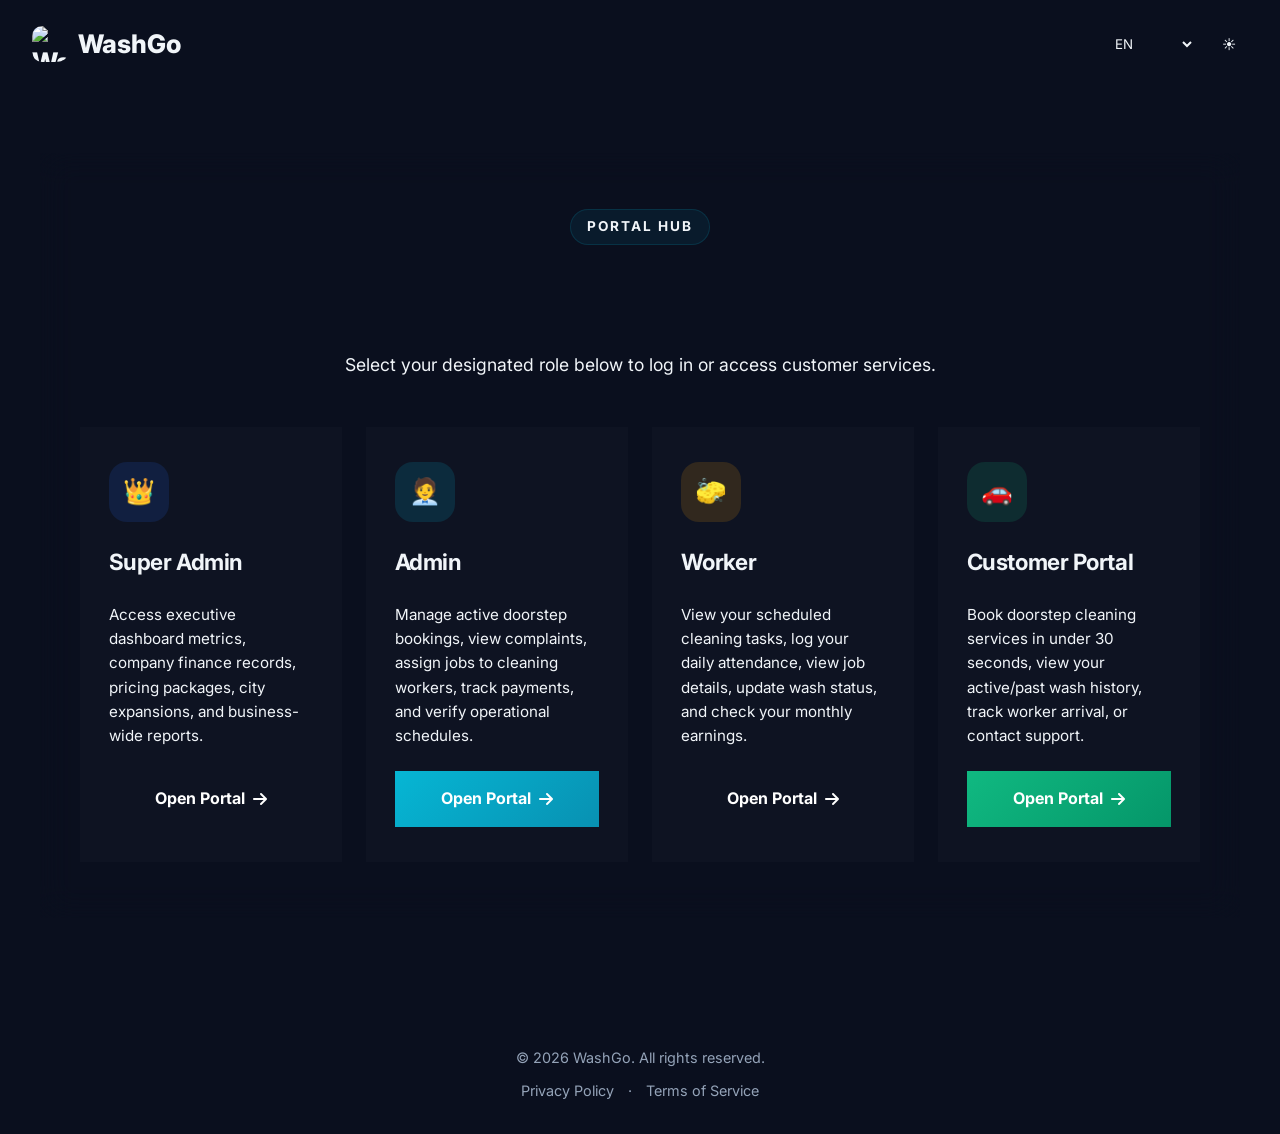
==== commit f2e9e152: "Upload index.html via API" ====
--- a/index.html
+++ b/index.html
@@ -1,1138 +1,598 @@
 <!DOCTYPE html>
 <html lang="en">
 <head>
-  <meta charset="UTF-8">
-  <meta name="viewport" content="width=device-width, initial-scale=1.0">
-  <title>WashGo India | Premium Doorstep Vehicle Detailing Mobile App</title>
-  <meta name="description" content="Experience professional doorstep vehicle washing and detailing. Download the WashGo app for iOS and Android to book certified detailers, track live, and manage payments.">
-  <link rel="stylesheet" href="style.css">
+  <meta charset="UTF-8" />
+  <meta name="viewport" content="width=device-width, initial-scale=1.0" />
+  <meta name="description" content="WashGo Portal Hub — Access your designated Super Admin, Admin, Worker, or Customer portal." />
+  <title>WashGo — Portal Hub</title>
+  <link rel="stylesheet" href="style.css" />
+  <link rel="icon" type="image/png" href="assets/logo.png" />
+  <link rel="preconnect" href="https://fonts.googleapis.com" />
+  <link rel="preconnect" href="https://fonts.gstatic.com" crossorigin />
+  <link href="https://fonts.googleapis.com/css2?family=Inter:wght@300;400;500;600;700;800;900&family=Poppins:wght@300;400;500;600;700;800;900&display=swap" rel="stylesheet" />
+  <link rel="stylesheet" href="https://cdnjs.cloudflare.com/ajax/libs/font-awesome/6.4.0/css/all.min.css" />
+  <style>
+    body {
+      min-height: 100vh;
+      display: flex;
+      flex-direction: column;
+      background: radial-gradient(circle at top, rgba(37,99,235,0.12), transparent 45%), var(--bg-primary);
+      position: relative;
+    }
+    
+    .portal-container {
+      flex: 1;
+      display: flex;
+      align-items: center;
+      justify-content: center;
+      padding: 4rem 2rem 6rem 2rem;
+      position: relative;
+      z-index: 2;
+    }
+
+    .role-shell {
+      max-width: 1200px;
+      width: 100%;
+      background: var(--bg-card);
+      border: 1.5px solid var(--border);
+      backdrop-filter: blur(16px);
+      -webkit-backdrop-filter: blur(16px);
+      box-shadow: var(--shadow-lg);
+      border-radius: var(--radius-lg);
+      padding: 3.5rem 2.5rem;
+      position: relative;
+      overflow: hidden;
+      transition: var(--transition);
+    }
+    
+    .role-shell::before {
+      content: '';
+      position: absolute;
+      top: 0;
+      left: 0;
+      right: 0;
+      height: 4px;
+      background: var(--gradient-primary);
+    }
+
+    .role-header {
+      text-align: center;
+      margin-bottom: 3rem;
+    }
+
+    .role-header h1 {
+      font-family: var(--font-head);
+      font-size: clamp(2.2rem, 4.5vw, 3.2rem);
+      font-weight: 800;
+      letter-spacing: -0.03em;
+      margin-bottom: 0.75rem;
+      background: linear-gradient(135deg, var(--text-white) 30%, var(--text-secondary) 100%);
+      -webkit-background-clip: text;
+      -webkit-text-fill-color: transparent;
+    }
+    
+    .light-mode .role-header h1 {
+      background: linear-gradient(135deg, var(--text-primary) 30%, var(--text-secondary) 100%);
+      -webkit-background-clip: text;
+      -webkit-text-fill-color: transparent;
+    }
+
+    .role-header p {
+      color: var(--text-secondary);
+      max-width: 680px;
+      margin: 0 auto;
+      font-size: 1.1rem;
+      line-height: 1.6;
+    }
+
+    .roles-grid {
+      display: grid;
+      grid-template-columns: repeat(4, minmax(220px, 1fr));
+      gap: 1.5rem;
+    }
+
+    .role-card {
+      background: rgba(255, 255, 255, 0.02);
+      border: 1px solid var(--border-glass);
+      border-radius: var(--radius);
+      padding: 2.2rem 1.8rem;
+      display: flex;
+      flex-direction: column;
+      gap: 1.4rem;
+      transition: var(--transition);
+      position: relative;
+    }
+    
+    .light-mode .role-card {
+      background: rgba(0, 0, 0, 0.02);
+      border: 1px solid rgba(0, 0, 0, 0.05);
+    }
+
+    .role-card:hover {
+      transform: translateY(-6px);
+      border-color: var(--primary);
+      box-shadow: var(--shadow-card), 0 10px 30px rgba(37, 99, 235, 0.15);
+      background: rgba(255, 255, 255, 0.04);
+    }
+    
+    .light-mode .role-card:hover {
+      background: rgba(255, 255, 255, 0.8);
+      box-shadow: var(--shadow-card), 0 10px 30px rgba(37, 99, 235, 0.08);
+    }
+
+    .role-icon {
+      width: 60px;
+      height: 60px;
+      display: grid;
+      place-items: center;
+      border-radius: 18px;
+      font-size: 1.6rem;
+      transition: var(--transition);
+    }
+    
+    .role-card.super-admin .role-icon {
+      background: rgba(37, 99, 235, 0.15);
+      color: var(--primary-light);
+    }
+    .role-card.admin .role-icon {
+      background: rgba(6, 182, 212, 0.15);
+      color: var(--secondary);
+    }
+    .role-card.worker .role-icon {
+      background: rgba(245, 158, 11, 0.15);
+      color: var(--accent);
+    }
+    .role-card.customer .role-icon {
+      background: rgba(16, 185, 129, 0.15);
+      color: var(--success);
+    }
+
+    .role-card h2 {
+      font-family: var(--font-head);
+      margin: 0;
+      font-size: 1.4rem;
+      font-weight: 700;
+      color: var(--text-white);
+    }
+    
+    .light-mode .role-card h2 {
+      color: var(--text-primary);
+    }
+
+    .role-card p {
+      color: var(--text-secondary);
+      line-height: 1.6;
+      font-size: 0.95rem;
+      flex-grow: 1;
+    }
+
+    .btn-group {
+      margin-top: auto;
+    }
+
+    .role-card a {
+      display: inline-flex;
+      align-items: center;
+      justify-content: center;
+      gap: 0.5rem;
+      width: 100%;
+      padding: 0.95rem 1.2rem;
+      border-radius: var(--radius-full);
+      font-weight: 700;
+      color: #fff;
+      transition: var(--transition);
+      border: none;
+      cursor: pointer;
+    }
+    
+    .role-card.super-admin a { background: var(--gradient-primary); }
+    .role-card.admin a { background: linear-gradient(135deg, #06b6d4 0%, #0891b2 100%); }
+    .role-card.worker a { background: var(--gradient-accent); }
+    .role-card.customer a { background: linear-gradient(135deg, #10b981 0%, #059669 100%); }
+
+    .role-card a:hover {
+      transform: scale(1.02);
+      box-shadow: 0 4px 15px rgba(0, 0, 0, 0.2);
+      filter: brightness(1.1);
+    }
+    
+    /* Header styling */
+    .portal-header {
+      padding: 1.5rem 2rem;
+      display: flex;
+      justify-content: space-between;
+      align-items: center;
+      z-index: 10;
+      width: 100%;
+      border-bottom: 1px solid var(--border-glass);
+    }
+    
+    .portal-header .brand {
+      display: flex;
+      align-items: center;
+      gap: 10px;
+      font-family: var(--font-head);
+      font-size: 1.6rem;
+      font-weight: 800;
+      color: var(--text-white);
+    }
+    
+    .light-mode .portal-header .brand {
+      color: var(--text-primary);
+    }
+    
+    .portal-header .brand img {
+      width: 36px;
+      height: 36px;
+      border-radius: 10px;
+      object-fit: cover;
+    }
+    
+    .portal-header .brand-dot {
+      color: var(--primary);
+    }
+    
+    .portal-header-actions {
+      display: flex;
+      align-items: center;
+      gap: 15px;
+    }
+
+    /* Footer styling */
+    .portal-footer {
+      padding: 2rem;
+      text-align: center;
+      border-top: 1px solid var(--border-glass);
+      z-index: 10;
+      font-size: 0.9rem;
+      color: var(--text-muted);
+    }
+    
+    .portal-footer a {
+      color: var(--text-secondary);
+      margin: 0 10px;
+      transition: var(--transition-fast);
+    }
+    
+    .portal-footer a:hover {
+      color: var(--primary);
+    }
+
+    /* Responsive */
+    @media (max-width: 1024px) {
+      .roles-grid {
+        grid-template-columns: repeat(2, 1fr);
+      }
+    }
+    
+    @media (max-width: 640px) {
+      .roles-grid {
+        grid-template-columns: 1fr;
+      }
+      .role-shell {
+        padding: 2rem 1.5rem;
+      }
+    }
+  </style>
 </head>
 <body>
 
-  <!-- Background Glow Effects -->
-  <div class="bg-glow-container" aria-hidden="true">
-    <div class="glow-blob blob-1"></div>
-    <div class="glow-blob blob-2"></div>
-    <div class="glow-blob blob-3"></div>
-  </div>
-
-  <!-- Navigation Header -->
-  <header class="header" id="header">
-    <div class="container">
-      <a href="#" class="logo" id="header-logo">
-        <div class="logo-icon" aria-hidden="true">
-          <svg viewBox="0 0 24 24">
-            <path d="M17,1H7A2,2 0 0,0 5,3V21A2,2 0 0,0 7,23H17A2,2 0 0,0 19,21V3A2,2 0 0,0 17,1M17,19H7V5H17V19Z"/>
-          </svg>
-        </div>
-        WashGo<span>.app</span>
-      </a>
-
-      <nav class="nav-menu" id="nav-menu">
-        <a href="#hero" class="nav-link active" id="nav-home">Home</a>
-        <a href="#app-preview" class="nav-link" id="nav-app">App Tour</a>
-        <a href="#services" class="nav-link" id="nav-serv">Services</a>
-        <a href="#benefits" class="nav-link" id="nav-choose">App Features</a>
-        <a href="#workflow" class="nav-link" id="nav-flow">How It Works</a>
-        <a href="#pricing" class="nav-link" id="nav-prices">Sub Plans</a>
-        <a href="#reviews" class="nav-link" id="nav-test">User Reviews</a>
-        <a href="#coverage" class="nav-link" id="nav-cover">Coverage</a>
-      </nav>
-
-      <div class="nav-actions">
-        <button class="btn btn-secondary header-cta-btn open-download-trigger" id="header-get-app-btn">Get App</button>
-        <button class="mobile-nav-toggle" id="mobile-toggle" aria-label="Toggle Navigation">
-          <span></span>
-          <span></span>
-          <span></span>
-        </button>
+  <!-- Floating Particles Background -->
+  <div class="hero-bg" aria-hidden="true" style="position: absolute; top:0; left:0; width:100%; height:100%; opacity: 0.15; pointer-events: none; overflow:hidden;"></div>
+
+  <!-- Portal Header -->
+  <header class="portal-header">
+    <div class="brand">
+      <img src="assets/logo.png" alt="WashGo Logo" />
+      <span>Wash<span class="brand-dot">Go</span></span>
+    </div>
+    <div class="portal-header-actions">
+      <select id="language-select" class="lang-select" aria-label="Choose language" style="padding: 6px 12px; border-radius: 8px; background: var(--bg-card); border: 1px solid var(--border); color: var(--text-primary); outline: none;">
+        <option value="en">EN</option>
+        <option value="hi">हिंदी</option>
+        <option value="kn">ಕನ್ನಡ</option>
+      </select>
+      <button class="btn-theme" id="theme-toggle" aria-label="Toggle dark/light mode" title="Toggle Theme" style="background: var(--bg-card); border: 1px solid var(--border); width: 38px; height: 38px; display: flex; align-items: center; justify-content: center; border-radius: 50%; color: var(--text-primary);">🌙</button>
+    </div>
+  </header>
+
+  <!-- Portal Main Body -->
+  <main class="portal-container">
+    <div class="role-shell">
+      <div class="role-header">
+        <span class="section-tag" id="portal-hub-tag" style="color: var(--accent);">Portal Hub</span>
+        <h1 id="portal-hub-title">Choose your workspace</h1>
+        <p id="portal-hub-desc">Select your designated role below to log in or access customer services.</p>
+      </div>
+
+      <div class="roles-grid">
+        <!-- Super Admin -->
+        <article class="role-card super-admin">
+          <div class="role-icon">👑</div>
+          <h2 id="super-admin-title">Super Admin</h2>
+          <p id="super-admin-desc">Access executive dashboard metrics, company finance records, pricing packages, city expansions, and business-wide reports.</p>
+          <div class="btn-group">
+            <a href="washcleaner/index.html?role=owner" id="super-admin-btn"><span class="btn-text">Open Portal</span> <i class="fa-solid fa-arrow-right"></i></a>
+          </div>
+        </article>
+
+        <!-- Admin -->
+        <article class="role-card admin">
+          <div class="role-icon">🧑‍💼</div>
+          <h2 id="admin-title">Admin</h2>
+          <p id="admin-desc">Manage active doorstep bookings, view complaints, assign jobs to cleaning workers, track payments, and verify operational schedules.</p>
+          <div class="btn-group">
+            <a href="washcleaner/index.html?role=manager" id="admin-btn"><span class="btn-text">Open Portal</span> <i class="fa-solid fa-arrow-right"></i></a>
+          </div>
+        </article>
+
+        <!-- Worker -->
+        <article class="role-card worker">
+          <div class="role-icon">🧽</div>
+          <h2 id="worker-title">Worker</h2>
+          <p id="worker-desc">View your scheduled cleaning tasks, log your daily attendance, view job details, update wash status, and check your monthly earnings.</p>
+          <div class="btn-group">
+            <a href="washcleaner/index.html?role=worker" id="worker-btn"><span class="btn-text">Open Portal</span> <i class="fa-solid fa-arrow-right"></i></a>
+          </div>
+        </article>
+
+        <!-- Customer -->
+        <article class="role-card customer">
+          <div class="role-icon">🚗</div>
+          <h2 id="customer-title">Customer Portal</h2>
+          <p id="customer-desc">Book doorstep cleaning services in under 30 seconds, view your active/past wash history, track worker arrival, or contact support.</p>
+          <div class="btn-group">
+            <a href="customer.html" id="customer-btn"><span class="btn-text">Open Portal</span> <i class="fa-solid fa-arrow-right"></i></a>
+          </div>
+        </article>
       </div>
     </div>
-  </header>
-
-  <!-- 1. Hero Section -->
-  <section class="hero" id="hero">
-    <div class="container hero-grid">
-      <div class="hero-content scroll-reveal revealed">
-        <div class="hero-tag">
-          <span class="hero-tag-pulse"></span>
-          Now Available on App Store & Google Play
-        </div>
-        <h1 class="hero-title" id="main-headline">
-          Doorstep Vehicle Care <br><span>Scheduled In Seconds</span>
-        </h1>
-        <p class="hero-subtitle">
-          Bring certified vehicle washing and premium detailing experts directly to your home. Download the WashGo app to book custom care packages, fund your digital wallet, and track our service vans in real-time.
-        </p>
-        <div class="hero-buttons">
-          <button class="btn btn-primary open-download-trigger" id="hero-download-btn">
-            <svg width="20" height="20" viewBox="0 0 24 24" fill="none" stroke="currentColor" stroke-width="2">
-              <path d="M21 15v4a2 2 0 0 1-2 2H5a2 2 0 0 1-2-2v-4M7 10l5 5 5-5M12 15V3"/>
-            </svg>
-            Download App
-          </button>
-          <a href="#app-preview" class="btn btn-secondary" id="hero-tour-btn">Explore App Tour</a>
-        </div>
-        <div class="trust-badges">
-          <div class="trust-item">
-            <span class="trust-val">50,000+</span>
-            <span class="trust-lbl">App Downloads</span>
-          </div>
-          <div class="trust-item">
-            <span class="trust-val">4.9<span>★</span></span>
-            <span class="trust-lbl">App Store Rating</span>
-          </div>
-          <div class="trust-item">
-            <span class="trust-val">100%</span>
-            <span class="trust-lbl">Verified Detailers</span>
-          </div>
-        </div>
-      </div>
-
-      <div class="hero-visual scroll-reveal revealed">
-        <div class="hero-art-container glass-panel">
-          <!-- Premium visual car app display -->
-          <svg viewBox="0 0 500 500" class="hero-illustration-svg" style="width:100%; height:100%;">
-            <defs>
-              <linearGradient id="bgGrad" x1="0%" y1="0%" x2="100%" y2="100%">
-                <stop offset="0%" stop-color="#0f172a" />
-                <stop offset="100%" stop-color="#1e293b" />
-              </linearGradient>
-              <linearGradient id="carGrad" x1="0%" y1="0%" x2="100%" y2="0%">
-                <stop offset="0%" stop-color="#2563eb" />
-                <stop offset="50%" stop-color="#1d4ed8" />
-                <stop offset="100%" stop-color="#06b6d4" />
-              </linearGradient>
-              <linearGradient id="glowGrad" x1="0%" y1="0%" x2="0%" y2="100%">
-                <stop offset="0%" stop-color="#06b6d4" stop-opacity="0.8"/>
-                <stop offset="100%" stop-color="#06b6d4" stop-opacity="0"/>
-              </linearGradient>
-            </defs>
-            <rect width="500" height="500" rx="30" fill="url(#bgGrad)" />
-            
-            <!-- Mobile app abstract dashboard mockup -->
-            <rect x="150" y="60" width="200" height="380" rx="28" fill="#020617" stroke="#1e293b" stroke-width="6"/>
-            <!-- App screen top notch -->
-            <rect x="210" y="60" width="80" height="16" rx="8" fill="#1e293b"/>
-            <!-- UI Graphics inside app screen -->
-            <rect x="165" y="90" width="170" height="55" rx="10" fill="rgba(37,99,235,0.15)" stroke="rgba(37,99,235,0.3)" stroke-width="1"/>
-            <text x="180" y="112" fill="#fff" font-family="sans-serif" font-weight="bold" font-size="11">Your Detailing Wallet</text>
-            <text x="180" y="132" fill="#06b6d4" font-family="sans-serif" font-weight="bold" font-size="16">₹2,450.00</text>
-            
-            <!-- Mini visual vehicle shape inside app screen -->
-            <g transform="translate(160, 155)">
-              <rect width="180" height="150" rx="12" fill="rgba(255,255,255,0.02)" stroke="rgba(255,255,255,0.05)" stroke-width="1"/>
-              <!-- Mini car silhouette -->
-              <path d="M30 90 C35 75 50 72 65 70 C75 55 90 45 110 45 C130 45 145 55 150 70 C160 72 165 75 170 90 Z" fill="url(#carGrad)"/>
-              <ellipse cx="65" cy="95" rx="14" ry="14" fill="#020617"/>
-              <circle cx="65" cy="95" r="5" fill="#94a3b8"/>
-              <ellipse cx="135" cy="95" rx="14" ry="14" fill="#020617"/>
-              <circle cx="135" cy="95" r="5" fill="#94a3b8"/>
-              <text x="90" y="125" fill="#f1f5f9" font-family="sans-serif" font-weight="bold" font-size="10" text-anchor="middle">Premium SUV Detailing</text>
-              <text x="90" y="138" fill="#94a3b8" font-family="sans-serif" font-size="9" text-anchor="middle">Doorstep visit under 45 mins</text>
-            </g>
-
-            <!-- Water bubbles around mockup -->
-            <circle cx="100" cy="120" r="12" fill="#06b6d4" opacity="0.3" />
-            <circle cx="80" cy="180" r="18" fill="#38bdf8" opacity="0.2" />
-            <circle cx="410" cy="220" r="15" fill="#06b6d4" opacity="0.25" />
-            <circle cx="390" cy="140" r="8" fill="#fff" opacity="0.4" />
-          </svg>
-
-          <!-- Floating details panel inside illustration -->
-          <div class="glow-card glass-panel card-top-left" id="hero-badge-left">
-            <div class="glow-card-icon">
-              <svg width="20" height="20" viewBox="0 0 24 24" fill="none" stroke="currentColor" stroke-width="2">
-                <rect x="2" y="3" width="20" height="14" rx="2" ry="2"/><line x1="8" y1="21" x2="16" y2="21"/><line x1="12" y1="17" x2="12" y2="21"/>
-              </svg>
-            </div>
-            <div class="glow-card-info">
-              <h4>Auto-Scheduling</h4>
-              <p>Set & Forget Service</p>
-            </div>
-          </div>
-
-          <div class="glow-card glass-panel card-bottom-right" id="hero-badge-right">
-            <div class="glow-card-icon" style="color:var(--accent-color); background:rgba(245,158,11,0.1)">
-              <svg width="20" height="20" viewBox="0 0 24 24" fill="none" stroke="currentColor" stroke-width="2">
-                <path d="M21 10c0 7-9 13-9 13s-9-6-9-13a9 9 0 0 1 18 0z"/><circle cx="12" cy="10" r="3"/>
-              </svg>
-            </div>
-            <div class="glow-card-info">
-              <h4>Cleaner GPS Map</h4>
-              <p>Live Location Tracking</p>
-            </div>
-          </div>
-        </div>
-      </div>
-    </div>
-  </section>
-
-  <!-- 7. Mobile App Preview Section (Brought Up as App Tour) -->
-  <section class="app-preview" id="app-preview">
-    <div class="container app-grid">
-      <div class="app-info-panel scroll-reveal">
-        <span class="section-tag">App Tour</span>
-        <h2 class="section-title">Seamless Detailing Control <span>Right In Your Pocket</span></h2>
-        <p class="section-desc">
-          Click the app screen navigation tabs to test drive the core screens of the WashGo app. Manage secure wallet payments, track service progress, and edit subscription frequencies on the go.
-        </p>
-
-        <div class="app-features-list">
-          <div class="app-feature-item">
-            <div class="app-feat-icon">
-              <svg width="20" height="20" viewBox="0 0 24 24" fill="none" stroke="currentColor" stroke-width="2">
-                <rect x="2" y="5" width="20" height="14" rx="2" ry="2"/>
-                <line x1="2" y1="10" x2="22" y2="10"/>
-              </svg>
-            </div>
-            <div class="app-feat-desc">
-              <h4>Digital Cashless Wallet</h4>
-              <p>Load funds safely, manage auto-payments, and enjoy cash-free premium booking benefits.</p>
-            </div>
-          </div>
-
-          <div class="app-feature-item">
-            <div class="app-feat-icon">
-              <svg width="20" height="20" viewBox="0 0 24 24" fill="none" stroke="currentColor" stroke-width="2">
-                <path d="M21 10c0 7-9 13-9 13s-9-6-9-13a9 9 0 0 1 18 0z"/>
-                <circle cx="12" cy="10" r="3"/>
-              </svg>
-            </div>
-            <div class="app-feat-desc">
-              <h4>Real-time GPS Tracking</h4>
-              <p>Receive notifications when your detailer leaves our base and view their exact map route.</p>
-            </div>
-          </div>
-
-          <div class="app-feature-item">
-            <div class="app-feat-icon">
-              <svg width="20" height="20" viewBox="0 0 24 24" fill="none" stroke="currentColor" stroke-width="2">
-                <polygon points="12 2 22 8.5 22 15.5 12 22 2 15.5 2 8.5"/>
-              </svg>
-            </div>
-            <div class="app-feat-desc">
-              <h4>Flexible Subscriptions</h4>
-              <p>Pause, reschedule, or change your service tier anytime with zero contract lock-ins.</p>
-            </div>
-          </div>
-        </div>
-
-        <div class="store-buttons">
-          <button class="store-btn open-download-trigger">
-            <svg viewBox="0 0 24 24">
-              <path d="M5,3H19A2,2 0 0,1 21,5V19A2,2 0 0,1 19,21H5A2,2 0 0,1 3,19V5A2,2 0 0,1 5,3M17.5,12A5.5,5.5 0 0,0 12,6.5A5.5,5.5 0 0,0 6.5,12A5.5,5.5 0 0,0 12,17.5A5.5,5.5 0 0,0 17.5,12M12,9A3,3 0 0,1 15,12A3,3 0 0,1 12,15A3,3 0 0,1 9,12A3,3 0 0,1 12,9Z" />
-            </svg>
-            <div class="store-btn-text">
-              <span>Get it on</span>
-              <strong>Google Play</strong>
-            </div>
-          </button>
-          <button class="store-btn open-download-trigger">
-            <svg viewBox="0 0 24 24">
-              <path d="M18.71,19.5C17.88,20.74 17,21.95 15.66,22C14.32,22.05 13.89,21.24 12.37,21.24C10.84,21.24 10.37,21.97 9.1,22C7.79,22.05 6.8,20.68 5.96,19.47C4.25,17 2.94,12.45 4.7,9.39C5.57,7.87 7.13,6.91 8.82,6.88C10.1,6.86 11.32,7.75 12.11,7.75C12.89,7.75 14.37,6.68 15.92,6.84C16.57,6.87 18.39,7.1 19.56,8.82C19.47,8.88 17.39,10.1 17.41,12.63C17.44,15.65 20.06,16.66 20.1,16.67C20.08,16.74 19.67,18.11 18.71,19.5M15.97,4.17C16.63,3.37 17.07,2.28 16.95,1C16,1.04 14.9,1.6 14.24,2.38C13.68,3.04 13.19,4.14 13.34,5.39C14.39,5.47 15.4,4.88 15.97,4.17Z" />
-            </svg>
-            <div class="store-btn-text">
-              <span>Download on</span>
-              <strong>App Store</strong>
-            </div>
-          </button>
-        </div>
-      </div>
-
-      <!-- Smartphone Mockup Wrapper -->
-      <div class="mockup-container scroll-reveal" id="phone-mockup-wrapper">
-        <div class="phone-mockup">
-          <div class="phone-notch" aria-hidden="true"><span class="notch-camera"></span></div>
-          
-          <div class="phone-screen">
-            <!-- Screen 1: Wallet -->
-            <div class="screen-content active" id="screen-wallet">
-              <div class="phone-header">
-                <span class="phone-header-title">My Wallet</span>
-                <div class="phone-profile"></div>
-              </div>
-              <div class="wallet-card">
-                <p>Available Balance</p>
-                <div class="wallet-balance">₹2,450.00</div>
-                <div class="wallet-card-bottom">
-                  <span>WashGo Pass Active</span>
-                  <span>9H Shield Tier</span>
-                </div>
-              </div>
-              <div class="recent-activities">
-                <h5>Recent Transactions</h5>
-                <div class="activity-item">
-                  <div class="activity-info">
-                    <h6>Monthly Auto-Pay</h6>
-                    <p>12 Jun 2026</p>
-                  </div>
-                  <span class="activity-amount" style="color:var(--text-muted)">-₹599</span>
-                </div>
-                <div class="activity-item">
-                  <div class="activity-info">
-                    <h6>Referral Bonus</h6>
-                    <p>05 Jun 2026</p>
-                  </div>
-                  <span class="activity-amount positive">+₹150</span>
-                </div>
-                <div class="activity-item">
-                  <div class="activity-info">
-                    <h6>Wallet Reload</h6>
-                    <p>01 Jun 2026</p>
-                  </div>
-                  <span class="activity-amount positive">+₹2,000</span>
-                </div>
-              </div>
-            </div>
-
-            <!-- Screen 2: Booking -->
-            <div class="screen-content" id="screen-booking">
-              <div class="phone-header">
-                <span class="phone-header-title">My Bookings</span>
-                <div class="phone-profile"></div>
-              </div>
-              <div class="booking-screen-list">
-                <div class="booking-item-card">
-                  <svg viewBox="0 0 24 24" fill="none" stroke="currentColor" stroke-width="2">
-                    <circle cx="12" cy="12" r="10"/><polyline points="12 6 12 12 16 14"/>
-                  </svg>
-                  <div class="booking-item-details">
-                    <h6>Premium SUV Care</h6>
-                    <p>15 Jun, 09:30 AM (Scheduled)</p>
-                  </div>
-                </div>
-                <div class="booking-item-card" style="opacity:0.7">
-                  <svg viewBox="0 0 24 24" fill="none" stroke="currentColor" stroke-width="2">
-                    <polyline points="20 6 9 17 4 12"/>
-                  </svg>
-                  <div class="booking-item-details">
-                    <h6>Eco Bike Wash</h6>
-                    <p>08 Jun, 04:00 PM (Completed)</p>
-                  </div>
-                </div>
-              </div>
-              <button class="booking-cta-btn open-download-trigger" id="mockup-book-cta">New App Booking</button>
-            </div>
-
-            <!-- Screen 3: Tracking -->
-            <div class="screen-content" id="screen-tracking">
-              <div class="phone-header">
-                <span class="phone-header-title">Live Tracker</span>
-                <div class="phone-profile"></div>
-              </div>
-              <div class="tracking-map-container">
-                <!-- Mini inline SVG tracking map preview -->
-                <svg viewBox="0 0 200 120" style="width:100%; height:100%; background:#0b1329;">
-                  <!-- Roads -->
-                  <path d="M 0 30 Q 100 20 200 30" stroke="#1e293b" stroke-width="6" fill="none" />
-                  <path d="M 50 0 L 70 120" stroke="#1e293b" stroke-width="6" fill="none" />
-                  <!-- Detailing Van indicator -->
-                  <circle cx="65" cy="80" r="16" fill="var(--primary-color)" opacity="0.3" />
-                  <circle cx="65" cy="80" r="6" fill="var(--secondary-color)" />
-                  <!-- Home destination -->
-                  <rect x="130" y="45" width="20" height="20" rx="4" fill="var(--accent-color)" opacity="0.8"/>
-                  <!-- Dash track line -->
-                  <path d="M 65 80 L 130 55" stroke="var(--secondary-color)" stroke-width="2" stroke-dasharray="4" fill="none" />
-                </svg>
-              </div>
-              <div class="tracking-vehicle-status">
-                <div class="tracking-status-step">
-                  <div class="tracking-status-dot"></div>
-                  <div class="tracking-status-info">
-                    <h6>Van Heading Out</h6>
-                    <p>Professional: Amit Kumar</p>
-                  </div>
-                </div>
-                <div class="tracking-status-step" style="opacity:0.4">
-                  <div class="tracking-status-dot" style="background:#475569"></div>
-                  <div class="tracking-status-info">
-                    <h6>Arrived & Detailing</h6>
-                    <p>Estimated start: 09:35 AM</p>
-                  </div>
-                </div>
-              </div>
-            </div>
-
-            <!-- Screen 4: Subscription -->
-            <div class="screen-content" id="screen-sub">
-              <div class="phone-header">
-                <span class="phone-header-title">Subscriptions</span>
-                <div class="phone-profile"></div>
-              </div>
-              <div class="sub-screen-card">
-                <h6>WashGo Platinum</h6>
-                <div class="sub-screen-price">₹1,599/mo</div>
-                <div class="sub-features-preview">
-                  <span>• 4 Detailing washes / month</span>
-                  <span>• Priority VIP slots</span>
-                  <span>• Clay-bar coat treatments</span>
-                </div>
-                <button class="booking-cta-btn open-download-trigger" style="background:var(--secondary-color); color:#090d16">Manage Membership</button>
-              </div>
-            </div>
-          </div>
-
-          <div class="phone-navbar">
-            <div class="phone-nav-item active" id="phone-tab-wallet" data-target="screen-wallet">
-              <svg viewBox="0 0 24 24"><path d="M21,18V19A2,2 0 0,1 19,21H5C2.79,21 1,19.21 1,17V5C1,2.79 2.79,1 5,1H19A2,2 0 0,1 21,3V7H21A3,3 0 0,1 24,10V15A3,3 0 0,1 21,18M19,5H5A2,2 0 0,0 3,7V17A2,2 0 0,0 5,19H19V18H17A3,3 0 0,1 14,15V10A3,3 0 0,1 17,7H19V5M22,10A1,1 0 0,0 21,9H17A1,1 0 0,0 16,10V15A1,1 0 0,0 17,16H21A1,1 0 0,0 22,15V10Z"/></svg>
-              <span>Wallet</span>
-            </div>
-            <div class="phone-nav-item" id="phone-tab-booking" data-target="screen-booking">
-              <svg viewBox="0 0 24 24"><path d="M19,4H18V2H16V4H8V2H6V4H5A2,2 0 0,0 3,6V20A2,2 0 0,0 5,22H19A2,2 0 0,0 21,20V6A2,2 0 0,0 19,4M19,20H5V10H19V20M19,8H5V6H19V8M9,14H7V12H9V14M13,14H11V12H13V14M17,14H15V12H17V14M9,18H7V16H9V18M13,18H11V16H13V18M17,18H15V16H17V18Z"/></svg>
-              <span>Bookings</span>
-            </div>
-            <div class="phone-nav-item" id="phone-tab-tracking" data-target="screen-tracking">
-              <svg viewBox="0 0 24 24"><path d="M12,2A10,10 0 0,0 2,12A10,10 0 0,0 12,22A10,10 0 0,0 22,12A10,10 0 0,0 12,2M12,4A8,8 0 0,1 20,12A8,8 0 0,1 12,20A8,8 0 0,1 4,12A8,8 0 0,1 12,4M12,6A6,6 0 0,0 6,12A6,6 0 0,0 12,18A6,6 0 0,0 18,12A6,6 0 0,0 12,6M12,8A4,4 0 0,1 16,12A4,4 0 0,1 12,16A4,4 0 0,1 8,12A4,4 0 0,1 12,8Z"/></svg>
-              <span>Track</span>
-            </div>
-            <div class="phone-nav-item" id="phone-tab-sub" data-target="screen-sub">
-              <svg viewBox="0 0 24 24"><path d="M12,17.27L18.18,21L16.54,13.97L22,9.24L14.81,8.62L12,2L9.19,8.62L2,9.24L7.45,13.97L5.82,21L12,17.27Z"/></svg>
-              <span>Subs</span>
-            </div>
-          </div>
-        </div>
-        <div class="phone-mockup-glow" aria-hidden="true"></div>
-      </div>
-    </div>
-  </section>
-
-  <!-- 2. Services Section -->
-  <section class="services" id="services">
-    <div class="container">
-      <div class="section-header scroll-reveal">
-        <span class="section-tag">Supported Vehicles</span>
-        <h2 class="section-title">Luxury Services In the App</h2>
-        <p class="section-desc">Add your vehicle profile inside the app to select from our premium, waterless doorstep detailing treatments.</p>
-      </div>
-
-      <div class="services-grid">
-        <!-- Service 1: Bike Wash -->
-        <div class="service-card glass-panel scroll-reveal" id="service-bike">
-          <div class="service-glow-line"></div>
-          <div class="service-icon-box">
-            <svg width="32" height="32" viewBox="0 0 24 24" fill="none" stroke="currentColor" stroke-width="2" stroke-linecap="round" stroke-linejoin="round">
-              <circle cx="5.5" cy="17.5" r="3.5"/><circle cx="18.5" cy="17.5" r="3.5"/>
-              <path d="M15 12.5V14H6.5L12 9h4Z"/><path d="M12 9h7.5L18 5.5H14L12 9Z"/>
-            </svg>
-          </div>
-          <h3>Bike Wash</h3>
-          <p>Detailed cleanup of drive chain, alloy rims, mudguards, and dual waterless foam polish for motorbikes.</p>
-          <div class="service-meta">
-            <div class="service-price">₹299 <span>/ Wash</span></div>
-            <button class="service-link btn-secondary open-download-trigger">Get App <svg viewBox="0 0 24 24" fill="none" stroke="currentColor" stroke-width="2"><path d="M5 12h14M12 5l7 7-7 7"/></svg></button>
-          </div>
-        </div>
-
-        <!-- Service 2: Car Wash -->
-        <div class="service-card glass-panel scroll-reveal" id="service-car">
-          <div class="service-glow-line"></div>
-          <div class="service-icon-box">
-            <svg width="32" height="32" viewBox="0 0 24 24" fill="none" stroke="currentColor" stroke-width="2" stroke-linecap="round" stroke-linejoin="round">
-              <path d="M19 17h2c.6 0 1-.4 1-1v-3c0-.9-.7-1.7-1.5-1.9C18.7 10.6 16 10 16 10s-1.3-1.4-2.2-2.3c-.5-.4-1.1-.7-1.8-.7H5c-.6 0-1.1.4-1.4.9l-1.4 2.9A3.7 3.7 0 0 0 2 12v4c0 .6.4 1 1 1h2"/>
-              <circle cx="7" cy="17" r="2"/><circle cx="17" cy="17" r="2"/>
-            </svg>
-          </div>
-          <h3>Car Wash</h3>
-          <p>High-pressure exterior foam spray, microfiber towel dry, glass wipes, console dust-off, and tire dressing polish.</p>
-          <div class="service-meta">
-            <div class="service-price">₹499 <span>/ Wash</span></div>
-            <button class="service-link btn-secondary open-download-trigger">Get App <svg viewBox="0 0 24 24" fill="none" stroke="currentColor" stroke-width="2"><path d="M5 12h14M12 5l7 7-7 7"/></svg></button>
-          </div>
-        </div>
-
-        <!-- Service 3: SUV Detailing -->
-        <div class="service-card glass-panel scroll-reveal" id="service-suv">
-          <div class="service-glow-line"></div>
-          <div class="service-icon-box">
-            <svg width="32" height="32" viewBox="0 0 24 24" fill="none" stroke="currentColor" stroke-width="2" stroke-linecap="round" stroke-linejoin="round">
-              <path d="M2 11h20M2 15h20M4 7l2-3h12l2 3"/>
-              <circle cx="6" cy="17" r="2"/><circle cx="18" cy="17" r="2"/>
-            </svg>
-          </div>
-          <h3>SUV Detailing</h3>
-          <p>Deep interior seat shampooing, leather conditioning, alloy scale removal, panel gloss buff, and wax seal.</p>
-          <div class="service-meta">
-            <div class="service-price">₹999 <span>/ Wash</span></div>
-            <button class="service-link btn-secondary open-download-trigger">Get App <svg viewBox="0 0 24 24" fill="none" stroke="currentColor" stroke-width="2"><path d="M5 12h14M12 5l7 7-7 7"/></svg></button>
-          </div>
-        </div>
-
-        <!-- Service 4: Truck Cleaning -->
-        <div class="service-card glass-panel scroll-reveal" id="service-truck">
-          <div class="service-glow-line"></div>
-          <div class="service-icon-box">
-            <svg width="32" height="32" viewBox="0 0 24 24" fill="none" stroke="currentColor" stroke-width="2" stroke-linecap="round" stroke-linejoin="round">
-              <path d="M14 18H6a2 2 0 0 1-2-2V4a2 2 0 0 1 2-2h8M14 10h8v8a2 2 0 0 1-2 2h-6M14 18v2M14 10V2"/>
-              <circle cx="7" cy="18" r="2"/><circle cx="18" cy="18" r="2"/>
-            </svg>
-          </div>
-          <h3>Truck Cleaning</h3>
-          <p>Heavy chassis degreasing, deep cabin vacuuming, rubber floor scrub, and high gloss protect coatings.</p>
-          <div class="service-meta">
-            <div class="service-price">₹1,499 <span>/ Wash</span></div>
-            <button class="service-link btn-secondary open-download-trigger">Get App <svg viewBox="0 0 24 24" fill="none" stroke="currentColor" stroke-width="2"><path d="M5 12h14M12 5l7 7-7 7"/></svg></button>
-          </div>
-        </div>
-
-        <!-- Service 5: Premium Ceramic Care -->
-        <div class="service-card glass-panel scroll-reveal" id="service-ceramic">
-          <div class="service-glow-line"></div>
-          <div class="service-icon-box" style="color:var(--accent-color)">
-            <svg width="32" height="32" viewBox="0 0 24 24" fill="none" stroke="currentColor" stroke-width="2" stroke-linecap="round" stroke-linejoin="round">
-              <polygon points="12 2 22 8.5 22 15.5 12 22 2 15.5 2 8.5"/>
-              <polyline points="2 8.5 12 15 22 8.5"/><polyline points="12 22 12 15"/>
-            </svg>
-          </div>
-          <h3>Premium Ceramic Care</h3>
-          <p>Advanced quartz-crystal paint coat layers producing hydrophobic surface, scratch shielding, and candy gloss.</p>
-          <div class="service-meta">
-            <div class="service-price">₹2,999 <span>/ Treatment</span></div>
-            <button class="service-link btn-secondary open-download-trigger">Get App <svg viewBox="0 0 24 24" fill="none" stroke="currentColor" stroke-width="2"><path d="M5 12h14M12 5l7 7-7 7"/></svg></button>
-          </div>
-        </div>
-      </div>
-    </div>
-  </section>
-
-  <!-- 3. Why Choose WashGo -->
-  <section class="benefits" id="benefits">
-    <div class="container">
-      <div class="section-header scroll-reveal">
-        <span class="section-tag">App Features</span>
-        <h2 class="section-title">Smart Detailing Solutions</h2>
-        <p class="section-desc">Our mobile application provides complete, direct vehicle care management at your fingertips.</p>
-      </div>
-
-      <div class="benefits-grid">
-        <!-- Benefit 1 -->
-        <div class="benefit-card glass-panel scroll-reveal" id="benefit-doorstep">
-          <div class="benefit-icon-box">
-            <svg width="28" height="28" viewBox="0 0 24 24" fill="none" stroke="currentColor" stroke-width="2">
-              <path d="M3 9l9-7 9 7v11a2 2 0 0 1-2 2H5a2 2 0 0 1-2-2z"/>
-              <polyline points="9 22 9 12 15 12 15 22"/>
-            </svg>
-          </div>
-          <h3>Doorstep Service</h3>
-          <p>No driving or waiting at wash bays. Our detailing teams arrive directly at your garage or parking spot.</p>
-        </div>
-
-        <!-- Benefit 2 -->
-        <div class="benefit-card glass-panel scroll-reveal" id="benefit-pros">
-          <div class="benefit-icon-box">
-            <svg width="28" height="28" viewBox="0 0 24 24" fill="none" stroke="currentColor" stroke-width="2">
-              <path d="M16 21v-2a4 4 0 0 0-4-4H5a4 4 0 0 0-4 4v2"/>
-              <circle cx="8.5" cy="7" r="4"/>
-              <polyline points="17 11 19 13 23 9"/>
-            </svg>
-          </div>
-          <h3>Certified Professionals</h3>
-          <p>Every detailing expert is background-verified, company-trained, and rated inside our community app.</p>
-        </div>
-
-        <!-- Benefit 3 -->
-        <div class="benefit-card glass-panel scroll-reveal" id="benefit-tracking">
-          <div class="benefit-icon-box">
-            <svg width="28" height="28" viewBox="0 0 24 24" fill="none" stroke="currentColor" stroke-width="2">
-              <path d="M21 10c0 7-9 13-9 13s-9-6-9-13a9 9 0 0 1 18 0z"/>
-              <circle cx="12" cy="10" r="3"/>
-            </svg>
-          </div>
-          <h3>Live GPS Tracking</h3>
-          <p>Track your assigned detailing van in real-time as it travels towards your location on our live tracker.</p>
-        </div>
-
-        <!-- Benefit 4 -->
-        <div class="benefit-card glass-panel scroll-reveal" id="benefit-payments">
-          <div class="benefit-icon-box">
-            <svg width="28" height="28" viewBox="0 0 24 24" fill="none" stroke="currentColor" stroke-width="2">
-              <rect x="2" y="5" width="20" height="14" rx="2" ry="2"/>
-              <line x1="2" y1="10" x2="22" y2="10"/>
-            </svg>
-          </div>
-          <h3>Secured App Wallet</h3>
-          <p>Refill your app balance using secure UPI, credit cards, or net banking systems for one-tap payments.</p>
-        </div>
-
-        <!-- Benefit 5 -->
-        <div class="benefit-card glass-panel scroll-reveal" id="benefit-eco">
-          <div class="benefit-icon-box">
-            <svg width="28" height="28" viewBox="0 0 24 24" fill="none" stroke="currentColor" stroke-width="2">
-              <path d="M12 22s8-4 8-10V5l-8-3-8 3v7c0 6 8 10 8 10z"/>
-            </svg>
-          </div>
-          <h3>Eco-Friendly Wipes</h3>
-          <p>We save thousands of liters of water using waterless, bio-derived polish foams and compounds.</p>
-        </div>
-
-        <!-- Benefit 6 -->
-        <div class="benefit-card glass-panel scroll-reveal" id="benefit-booking">
-          <div class="benefit-icon-box">
-            <svg width="28" height="28" viewBox="0 0 24 24" fill="none" stroke="currentColor" stroke-width="2">
-              <rect x="3" y="4" width="18" height="18" rx="2" ry="2"/>
-              <line x1="16" y1="2" x2="16" y2="6"/>
-              <line x1="8" y1="2" x2="8" y2="6"/>
-              <line x1="3" y1="10" x2="21" y2="10"/>
-            </svg>
-          </div>
-          <h3>Instant Scheduling</h3>
-          <p>Book recurring details or standard washes automatically with our calendar organizer.</p>
-        </div>
-      </div>
-    </div>
-  </section>
-
-  <!-- 4. How It Works Section -->
-  <section class="workflow" id="workflow">
-    <div class="container">
-      <div class="section-header scroll-reveal">
-        <span class="section-tag">Workflow</span>
-        <h2 class="section-title">How To Get Started</h2>
-        <p class="section-desc">Your premium wash takes just five simple steps from download to completion.</p>
-      </div>
-
-      <div class="workflow-container">
-        <div class="workflow-line" id="workflow-progress-line" aria-hidden="true"></div>
-        <div class="workflow-grid">
-          <!-- Step 1 -->
-          <div class="workflow-step scroll-reveal" id="step-1">
-            <div class="workflow-num">1</div>
-            <div class="workflow-icon-box">
-              <svg width="32" height="32" viewBox="0 0 24 24" fill="none" stroke="currentColor" stroke-width="2">
-                <rect x="5" y="2" width="14" height="20" rx="2" ry="2"/><line x1="12" y1="18" x2="12.01" y2="18"/>
-              </svg>
-            </div>
-            <h3>Download App</h3>
-            <p>Install the free WashGo app on your Apple iOS or Android device.</p>
-          </div>
-
-          <!-- Step 2 -->
-          <div class="workflow-step scroll-reveal" id="step-2">
-            <div class="workflow-num">2</div>
-            <div class="workflow-icon-box">
-              <svg width="32" height="32" viewBox="0 0 24 24" fill="none" stroke="currentColor" stroke-width="2">
-                <path d="M19 17h2c.6 0 1-.4 1-1v-3c0-.9-.7-1.7-1.5-1.9C18.7 10.6 16 10 16 10s-1.3-1.4-2.2-2.3c-.5-.4-1.1-.7-1.8-.7H5c-.6 0-1.1.4-1.4.9l-1.4 2.9A3.7 3.7 0 0 0 2 12v4c0 .6.4 1 1 1h2"/>
-                <circle cx="7" cy="17" r="2"/><circle cx="17" cy="17" r="2"/>
-              </svg>
-            </div>
-            <h3>Select Vehicle</h3>
-            <p>Save your vehicle models and select the clean package you need.</p>
-          </div>
-
-          <!-- Step 3 -->
-          <div class="workflow-step scroll-reveal" id="step-3">
-            <div class="workflow-num">3</div>
-            <div class="workflow-icon-box">
-              <svg width="32" height="32" viewBox="0 0 24 24" fill="none" stroke="currentColor" stroke-width="2">
-                <circle cx="12" cy="12" r="10"/><polyline points="12 6 12 12 16 14"/>
-              </svg>
-            </div>
-            <h3>Schedule Time</h3>
-            <p>Choose an immediate visit or pick calendar slots that suit your week.</p>
-          </div>
-
-          <!-- Step 4 -->
-          <div class="workflow-step scroll-reveal" id="step-4">
-            <div class="workflow-num">4</div>
-            <div class="workflow-icon-box">
-              <svg width="32" height="32" viewBox="0 0 24 24" fill="none" stroke="currentColor" stroke-width="2">
-                <path d="M21 10c0 7-9 13-9 13s-9-6-9-13a9 9 0 0 1 18 0z"/>
-                <circle cx="12" cy="10" r="3"/>
-              </svg>
-            </div>
-            <h3>Track Detailer</h3>
-            <p>Track our custom cleaning van on the map as they navigate to your house.</p>
-          </div>
-
-          <!-- Step 5 -->
-          <div class="workflow-step scroll-reveal" id="step-5">
-            <div class="workflow-num">5</div>
-            <div class="workflow-icon-box" style="color:var(--accent-color)">
-              <svg width="32" height="32" viewBox="0 0 24 24" fill="none" stroke="currentColor" stroke-width="2">
-                <polyline points="20 6 9 17 4 12"/>
-              </svg>
-            </div>
-            <h3>Get Vehicle Cleaned</h3>
-            <p>Check the hydrophobic glossy shine and approve cashless wallet release.</p>
-          </div>
-        </div>
-      </div>
-    </div>
-  </section>
-
-  <!-- 5. Pricing Preview Section -->
-  <section class="pricing" id="pricing">
-    <div class="container">
-      <div class="section-header scroll-reveal">
-        <span class="section-tag">Subscriptions</span>
-        <h2 class="section-title">In-App Subscriptions</h2>
-        <p class="section-desc">Choose from monthly billing plans or single detailing packages, available inside the app.</p>
-      </div>
-
-      <div class="pricing-toggle" id="price-plan-toggle">
-        <span id="label-onetime" class="active">Single Care Wash</span>
-        <div class="toggle-switch" id="billing-toggle-btn" role="checkbox" aria-checked="false" aria-label="Toggle Monthly Subscription">
-          <div class="toggle-knob"></div>
-        </div>
-        <span id="label-monthly">Monthly Membership (Save 20%)</span>
-      </div>
-
-      <div class="pricing-grid">
-        <!-- Plan 1 -->
-        <div class="pricing-card glass-panel scroll-reveal" id="price-card-basic">
-          <h3>Basic Care</h3>
-          <p class="price-desc">Maintenance quick foam spray wash for commuter rides.</p>
-          <div class="pricing-price" id="basic-price-tag">₹399<span>/ wash</span></div>
-          <ul class="pricing-features">
-            <li><svg viewBox="0 0 24 24" fill="none" stroke="currentColor" stroke-width="3"><polyline points="20 6 9 17 4 12"/></svg> Exterior Foam Spray</li>
-            <li><svg viewBox="0 0 24 24" fill="none" stroke="currentColor" stroke-width="3"><polyline points="20 6 9 17 4 12"/></svg> Alloy scale wash</li>
-            <li><svg viewBox="0 0 24 24" fill="none" stroke="currentColor" stroke-width="3"><polyline points="20 6 9 17 4 12"/></svg> Glass drying wipe</li>
-            <li class="disabled"><svg viewBox="0 0 24 24" fill="none" stroke="currentColor" stroke-width="3"><line x1="18" y1="6" x2="6" y2="18"/><line x1="6" y1="6" x2="18" y2="18"/></svg> Cabinet sanitization</li>
-            <li class="disabled"><svg viewBox="0 0 24 24" fill="none" stroke="currentColor" stroke-width="3"><line x1="18" y1="6" x2="6" y2="18"/><line x1="6" y1="6" x2="18" y2="18"/></svg> Clay buffing glares</li>
-          </ul>
-          <button class="btn btn-secondary open-download-trigger">Get App to Subscribe</button>
-        </div>
-
-        <!-- Plan 2 (Popular) -->
-        <div class="pricing-card glass-panel popular scroll-reveal" id="price-card-premium">
-          <div class="pricing-badge">Popular</div>
-          <h3>Premium Detail</h3>
-          <p class="price-desc">Complete exterior refresh & interior deep console vacuum.</p>
-          <div class="pricing-price" id="premium-price-tag">₹799<span>/ wash</span></div>
-          <ul class="pricing-features">
-            <li><svg viewBox="0 0 24 24" fill="none" stroke="currentColor" stroke-width="3"><polyline points="20 6 9 17 4 12"/></svg> Exterior Foam Spray</li>
-            <li><svg viewBox="0 0 24 24" fill="none" stroke="currentColor" stroke-width="3"><polyline points="20 6 9 17 4 12"/></svg> Alloy scale wash</li>
-            <li><svg viewBox="0 0 24 24" fill="none" stroke="currentColor" stroke-width="3"><polyline points="20 6 9 17 4 12"/></svg> Glass drying wipe</li>
-            <li><svg viewBox="0 0 24 24" fill="none" stroke="currentColor" stroke-width="3"><polyline points="20 6 9 17 4 12"/></svg> Cabinet sanitization</li>
-            <li class="disabled"><svg viewBox="0 0 24 24" fill="none" stroke="currentColor" stroke-width="3"><line x1="18" y1="6" x2="6" y2="18"/><line x1="6" y1="6" x2="18" y2="18"/></svg> Clay buffing glares</li>
-          </ul>
-          <button class="btn btn-primary open-download-trigger">Get App to Subscribe</button>
-        </div>
-
-        <!-- Plan 3 -->
-        <div class="pricing-card glass-panel scroll-reveal" id="price-card-platinum">
-          <h3>Platinum Shield</h3>
-          <p class="price-desc">Hydrophobic shine and premium clay bar coat seal.</p>
-          <div class="pricing-price" id="platinum-price-tag">₹1,999<span>/ wash</span></div>
-          <ul class="pricing-features">
-            <li><svg viewBox="0 0 24 24" fill="none" stroke="currentColor" stroke-width="3"><polyline points="20 6 9 17 4 12"/></svg> Exterior Foam Spray</li>
-            <li><svg viewBox="0 0 24 24" fill="none" stroke="currentColor" stroke-width="3"><polyline points="20 6 9 17 4 12"/></svg> Alloy scale wash</li>
-            <li><svg viewBox="0 0 24 24" fill="none" stroke="currentColor" stroke-width="3"><polyline points="20 6 9 17 4 12"/></svg> Glass drying wipe</li>
-            <li><svg viewBox="0 0 24 24" fill="none" stroke="currentColor" stroke-width="3"><polyline points="20 6 9 17 4 12"/></svg> Cabinet sanitization</li>
-            <li><svg viewBox="0 0 24 24" fill="none" stroke="currentColor" stroke-width="3"><polyline points="20 6 9 17 4 12"/></svg> Clay buffing glares</li>
-          </ul>
-          <button class="btn btn-secondary open-download-trigger">Get App to Subscribe</button>
-        </div>
-      </div>
-    </div>
-  </section>
-
-  <!-- 6. Customer Reviews Section -->
-  <section class="reviews" id="reviews">
-    <div class="container">
-      <div class="section-header scroll-reveal">
-        <span class="section-tag">Reviews</span>
-        <h2 class="section-title">What Our App Users Say</h2>
-        <p class="section-desc">Discover the trust our community app members place in our detailing services.</p>
-      </div>
-
-      <div class="reviews-carousel glass-panel scroll-reveal" id="testimonial-slider-container">
-        <div class="reviews-slider">
-          <!-- Slide 1 -->
-          <div class="review-slide active" id="slide-1">
-            <div class="review-avatar-container">
-              <svg class="review-avatar" viewBox="0 0 100 100">
-                <rect width="100" height="100" fill="#1e1b4b"/>
-                <circle cx="50" cy="40" r="20" fill="#2563eb"/>
-                <path d="M20,80 C20,60 80,60 80,80 Z" fill="#06b6d4"/>
-              </svg>
-            </div>
-            <div class="review-rating" aria-label="5 out of 5 stars">
-              <span>★</span><span>★</span><span>★</span><span>★</span><span>★</span>
-            </div>
-            <p class="review-quote">
-              "The WashGo app changed my car detailing routine entirely. Pre-refilling the in-app wallet means I don't even have to look for cards during visit checkouts. Highly recommended!"
-            </p>
-            <div class="review-author">
-              <div class="review-name">Rohit Sharma</div>
-              <div class="review-role">BMW 3 Series Owner | Mumbai</div>
-            </div>
-          </div>
-
-          <!-- Slide 2 -->
-          <div class="review-slide" id="slide-2">
-            <div class="review-avatar-container">
-              <svg class="review-avatar" viewBox="0 0 100 100">
-                <rect width="100" height="100" fill="#0f172a"/>
-                <circle cx="50" cy="40" r="20" fill="#06b6d4"/>
-                <path d="M20,80 C20,60 80,60 80,80 Z" fill="#f59e0b"/>
-              </svg>
-            </div>
-            <div class="review-rating" aria-label="5 out of 5 stars">
-              <span>★</span><span>★</span><span>★</span><span>★</span><span>★</span>
-            </div>
-            <p class="review-quote">
-              "Being able to watch the detailing van move on the GPS tracking map gives me the exact schedule structure. My motorcycle has never looked cleaner!"
-            </p>
-            <div class="review-author">
-              <div class="review-name">Ananya Iyer</div>
-              <div class="review-role">Royal Enfield Rider | Bengaluru</div>
-            </div>
-          </div>
-
-          <!-- Slide 3 -->
-          <div class="review-slide" id="slide-3">
-            <div class="review-avatar-container">
-              <svg class="review-avatar" viewBox="0 0 100 100">
-                <rect width="100" height="100" fill="#111827"/>
-                <circle cx="50" cy="40" r="20" fill="#ea580c"/>
-                <path d="M20,80 C20,60 80,60 80,80 Z" fill="#10b981"/>
-              </svg>
-            </div>
-            <div class="review-rating" aria-label="4.8 out of 5 stars">
-              <span>★</span><span>★</span><span>★</span><span>★</span><span>★</span>
-            </div>
-            <p class="review-quote">
-              "I configure both my family cars on the app. Toggling active schedules or subscribing to monthly detailing is done in less than 30 seconds."
-            </p>
-            <div class="review-author">
-              <div class="review-name">Vikram Malhotra</div>
-              <div class="review-role">Hyundai Creta Owner | Delhi NCR</div>
-            </div>
-          </div>
-        </div>
-
-        <div class="carousel-nav">
-          <button class="carousel-btn" id="prev-review-btn" aria-label="Previous Testimonial">
-            <svg width="20" height="20" viewBox="0 0 24 24" fill="none" stroke="currentColor" stroke-width="2">
-              <path d="M19 12H5M12 19l-7-7 7-7"/>
-            </svg>
-          </button>
-          <div class="carousel-dots" id="carousel-indicator-dots">
-            <span class="carousel-dot active" data-slide="0"></span>
-            <span class="carousel-dot" data-slide="1"></span>
-            <span class="carousel-dot" data-slide="2"></span>
-          </div>
-          <button class="carousel-btn" id="next-review-btn" aria-label="Next Testimonial">
-            <svg width="20" height="20" viewBox="0 0 24 24" fill="none" stroke="currentColor" stroke-width="2">
-              <path d="M5 12h14M12 5l7 7-7 7"/>
-            </svg>
-          </button>
-        </div>
-      </div>
-    </div>
-  </section>
-
-  <!-- 8. Coverage Areas Section -->
-  <section class="coverage" id="coverage">
-    <div class="container">
-      <div class="section-header scroll-reveal">
-        <span class="section-tag">Locations</span>
-        <h2 class="section-title">App Active Cities</h2>
-        <p class="section-desc">Check if our detailing vans and mobile specialists are serving your neighborhood.</p>
-      </div>
-
-      <div class="coverage-grid">
-        <div class="coverage-search-panel scroll-reveal">
-          <div class="coverage-search-box">
-            <svg viewBox="0 0 24 24" fill="none" stroke="currentColor" stroke-width="2" stroke-linecap="round" stroke-linejoin="round">
-              <circle cx="11" cy="11" r="8"/><line x1="21" y1="21" x2="16.65" y2="16.65"/>
-            </svg>
-            <input type="text" id="city-search-input" placeholder="Search your city (e.g. Pune, Delhi)...">
-          </div>
-
-          <!-- Interactive City Selector -->
-          <div class="cities-grid" id="city-badges-list">
-            <button class="city-badge glass-panel active" data-city="mumbai">Mumbai</button>
-            <button class="city-badge glass-panel" data-city="delhi">Delhi NCR</button>
-            <button class="city-badge glass-panel" data-city="bengaluru">Bengaluru</button>
-            <button class="city-badge glass-panel" data-city="pune">Pune</button>
-            <button class="city-badge glass-panel" data-city="chennai">Chennai</button>
-            <button class="city-badge glass-panel" data-city="hyderabad">Hyderabad</button>
-            <button class="city-badge glass-panel" data-city="kolkata">Kolkata</button>
-          </div>
-          
-          <div style="margin-top: 30px;">
-            <h4 style="margin-bottom:10px; font-size:1.1rem;">Quick Stats:</h4>
-            <ul style="color:var(--text-muted); font-size:0.95rem; display:flex; flex-direction:column; gap:8px;">
-              <li>• Average ETA: <strong>42 Minutes</strong></li>
-              <li>• Active Detailing Vans: <strong>150+ Vans</strong></li>
-              <li>• Mobile Support hours: <strong>06:00 AM - 10:00 PM</strong></li>
-            </ul>
-          </div>
-        </div>
-
-        <!-- Interactive Custom Map Panel -->
-        <div class="map-container glass-panel scroll-reveal" id="coverage-map-panel">
-          <div class="map-visual">
-            <svg viewBox="0 0 400 400" style="width:100%; height:100%; fill:#111827; stroke:#1e293b; stroke-width:1;">
-              <path d="M180,40 L195,50 L205,40 L210,50 L220,55 L215,70 L230,80 L240,90 L240,105 L260,110 L270,120 L280,125 L320,135 L330,150 L315,160 L300,155 L285,160 L275,170 L280,185 L260,190 L250,205 L255,225 L230,225 L225,235 L210,250 L198,275 L180,310 L175,340 L168,360 L160,370 L158,350 L153,320 L150,300 L145,280 L135,270 L120,260 L110,250 L118,230 L110,220 L125,210 L135,200 L132,190 L120,185 L95,185 L85,170 L75,150 L80,140 L100,125 L110,130 L125,120 L130,110 L135,90 L150,75 L165,70 L170,55 Z" fill="#0f172a" />
-              <line x1="0" y1="100" x2="400" y2="100" stroke="#1e293b" stroke-dasharray="2" />
-              <line x1="0" y1="200" x2="400" y2="200" stroke="#1e293b" stroke-dasharray="2" />
-              <line x1="0" y1="300" x2="400" y2="300" stroke="#1e293b" stroke-dasharray="2" />
-              <line x1="100" y1="0" x2="100" y2="400" stroke="#1e293b" stroke-dasharray="2" />
-              <line x1="200" y1="0" x2="200" y2="400" stroke="#1e293b" stroke-dasharray="2" />
-              <line x1="300" y1="0" x2="300" y2="400" stroke="#1e293b" stroke-dasharray="2" />
-            </svg>
-
-            <!-- Map Markers -->
-            <div class="map-marker" id="marker-mumbai" style="top:250px; left:125px;" data-city="mumbai"></div>
-            <div class="map-tooltip" style="top:250px; left:125px;">Mumbai (45 active vans)</div>
-
-            <div class="map-marker" id="marker-delhi" style="top:110px; left:170px;" data-city="delhi"></div>
-            <div class="map-tooltip" style="top:110px; left:170px;">Delhi NCR (60 active vans)</div>
-
-            <div class="map-marker" id="marker-bengaluru" style="top:315px; left:162px;" data-city="bengaluru"></div>
-            <div class="map-tooltip" style="top:315px; left:162px;">Bengaluru (35 active vans)</div>
-
-            <div class="map-marker" id="marker-pune" style="top:265px; left:135px;" data-city="pune"></div>
-            <div class="map-tooltip" style="top:265px; left:135px;">Pune (18 active vans)</div>
-
-            <div class="map-marker" id="marker-chennai" style="top:325px; left:182px;" data-city="chennai"></div>
-            <div class="map-tooltip" style="top:325px; left:182px;">Chennai (20 active vans)</div>
-
-            <div class="map-marker" id="marker-hyderabad" style="top:275px; left:175px;" data-city="hyderabad"></div>
-            <div class="map-tooltip" style="top:275px; left:175px;">Hyderabad (25 active vans)</div>
-
-            <div class="map-marker" id="marker-kolkata" style="top:205px; left:255px;" data-city="kolkata"></div>
-            <div class="map-tooltip" style="top:205px; left:255px;">Kolkata (15 active vans)</div>
-          </div>
-        </div>
-      </div>
-    </div>
-  </section>
-
-  <!-- 9. FAQ Section -->
-  <section class="faq" id="faq">
-    <div class="container">
-      <div class="section-header scroll-reveal">
-        <span class="section-tag">FAQ</span>
-        <h2 class="section-title">Common App Questions</h2>
-        <p class="section-desc">Got questions about downloading our app or managing details? We've got answers.</p>
-      </div>
-
-      <div class="faq-container">
-        <!-- FAQ 1 -->
-        <div class="faq-item glass-panel scroll-reveal">
-          <button class="faq-trigger">
-            <span>Is the WashGo app free to download?</span>
-            <svg viewBox="0 0 24 24" fill="none" stroke="currentColor" stroke-width="2" stroke-linecap="round" stroke-linejoin="round">
-              <polyline points="6 9 12 15 18 9"/>
-            </svg>
-          </button>
-          <div class="faq-content">
-            <p>Yes. The WashGo application is completely free to download on both the Apple App Store and Google Play Store with no subscription requirements to explore services.</p>
-          </div>
-        </div>
-
-        <!-- FAQ 2 -->
-        <div class="faq-item glass-panel scroll-reveal">
-          <button class="faq-trigger">
-            <span>How do I book a detailing session using the app?</span>
-            <svg viewBox="0 0 24 24" fill="none" stroke="currentColor" stroke-width="2" stroke-linecap="round" stroke-linejoin="round">
-              <polyline points="6 9 12 15 18 9"/>
-            </svg>
-          </button>
-          <div class="faq-content">
-            <p>Simply open the app, add your vehicle details, choose your preferred wash package, select a date and time slot, and tap book. A certified detailing van is dispatched automatically based on location telemetry.</p>
-          </div>
-        </div>
-
-        <!-- FAQ 3 -->
-        <div class="faq-item glass-panel scroll-reveal">
-          <button class="faq-trigger">
-            <span>Can I manage multiple vehicles on one profile?</span>
-            <svg viewBox="0 0 24 24" fill="none" stroke="currentColor" stroke-width="2" stroke-linecap="round" stroke-linejoin="round">
-              <polyline points="6 9 12 15 18 9"/>
-            </svg>
-          </button>
-          <div class="faq-content">
-            <p>Absolutely. The app supports profiles for multiple cars, motorcycles, SUVs, and commercial trucks. You can schedule washes for different vehicles at different location tags simultaneously.</p>
-          </div>
-        </div>
-
-        <!-- FAQ 4 -->
-        <div class="faq-item glass-panel scroll-reveal">
-          <button class="faq-trigger">
-            <span>How does the live GPS tracking work?</span>
-            <svg viewBox="0 0 24 24" fill="none" stroke="currentColor" stroke-width="2" stroke-linecap="round" stroke-linejoin="round">
-              <polyline points="6 9 12 15 18 9"/>
-            </svg>
-          </button>
-          <div class="faq-content">
-            <p>Once our detailing crew begins driving to your location, the app issues a push notification. You can watch the live path, detailer credentials, and estimated time of arrival on the map.</p>
-          </div>
-        </div>
-
-        <!-- FAQ 5 -->
-        <div class="faq-item glass-panel scroll-reveal">
-          <button class="faq-trigger">
-            <span>What payment methods are supported inside the app?</span>
-            <svg viewBox="0 0 24 24" fill="none" stroke="currentColor" stroke-width="2" stroke-linecap="round" stroke-linejoin="round">
-              <polyline points="6 9 12 15 18 9"/>
-            </svg>
-          </button>
-          <div class="faq-content">
-            <p>We support secure transactions via UPI (GPay, PhonePe, Paytm), credit/debit cards, net banking, and our secure, reloadable in-app Wallet which features cash-back bonuses.</p>
-          </div>
-        </div>
-      </div>
-    </div>
-  </section>
-
-  <!-- 10. Final CTA Banner Section -->
-  <section class="cta-banner" id="final-cta">
-    <div class="container">
-      <div class="cta-glass-box glass-panel scroll-reveal">
-        <div class="cta-banner-bg"></div>
-        <div class="cta-banner-glow"></div>
-        <h2>Start Detailing Your Ride Today</h2>
-        <p>Give your vehicle the premium luxury care it deserves. Download the WashGo application to book your first clean from ₹299.</p>
-        <button class="btn btn-accent btn-large open-download-trigger" id="cta-start-booking-btn">Get the App Now</button>
-      </div>
-    </div>
-  </section>
-
-  <!-- 11. Footer Section -->
-  <footer class="footer" id="footer">
-    <div class="container">
-      <div class="footer-grid">
-        <div class="footer-info">
-          <a href="#" class="logo" style="margin-bottom: 20px;">
-            <div class="logo-icon">
-              <svg viewBox="0 0 24 24">
-                <path d="M17,1H7A2,2 0 0,0 5,3V21A2,2 0 0,0 7,23H17A2,2 0 0,0 19,21V3A2,2 0 0,0 17,1M17,19H7V5H17V19Z"/>
-              </svg>
-            </div>
-            WashGo<span>.app</span>
-          </a>
-          <p>India's leading doorstep detailing and eco-friendly vehicle washing app service platform.</p>
-          <div class="social-links">
-            <a href="#" class="social-link" aria-label="Facebook">
-              <svg viewBox="0 0 24 24"><path d="M12 2.04c-5.5 0-10 4.49-10 10.02 0 5 3.66 9.15 8.44 9.9v-7H7.9v-2.9h2.54V9.85c0-2.51 1.49-3.89 3.78-3.89 1.09 0 2.23.19 2.23.19v2.47h-1.26c-1.24 0-1.63.77-1.63 1.56v1.88h2.78l-.45 2.9h-2.33v7C18.34 21.21 22 17.06 22 12.06c0-5.53-4.5-10.02-10-10.02z"/></svg>
-            </a>
-            <a href="#" class="social-link" aria-label="Twitter">
-              <svg viewBox="0 0 24 24"><path d="M22.46 6c-.77.35-1.6.58-2.46.69.88-.53 1.56-1.37 1.88-2.38-.83.5-1.75.85-2.72 1.05C18.37 4.5 17.26 4 16 4c-2.35 0-4.27 1.92-4.27 4.29 0 .34.04.67.11.98C8.28 9.09 5.11 7.38 3 4.79c-.37.63-.58 1.37-.58 2.15 0 1.49.75 2.81 1.91 3.56-.71 0-1.37-.2-1.95-.54v.05c0 2.08 1.48 3.82 3.44 4.21a4.22 4.22 0 0 1-1.93.07 4.28 4.28 0 0 0 4 2.98 8.52 8.52 0 0 1-5.3 1.83 8.39 8.39 0 0 1-1-.06A12.08 12.08 0 0 0 6.29 19c7.55 0 11.68-6.26 11.68-11.68 0-.18 0-.35-.01-.53.8-.58 1.49-1.3 2.03-2.13z"/></svg>
-            </a>
-            <a href="#" class="social-link" aria-label="Instagram">
-              <svg viewBox="0 0 24 24"><path d="M7.8 2h8.4C19.4 2 22 4.6 22 7.8v8.4a5.8 5.8 0 0 1-5.8 5.8H7.8C4.6 22 2 19.4 2 16.2V7.8A5.8 5.8 0 0 1 7.8 2m-.2 2A3.6 3.6 0 0 0 4 7.6v8.8A3.6 3.6 0 0 0 7.6 20h8.8a3.6 3.6 0 0 0 3.6-3.6V7.6A3.6 3.6 0 0 0 16.4 4H7.6m9.65 1.5a1.25 1.25 0 0 1 1.25 1.25A1.25 1.25 0 0 1 17.25 8 1.25 1.25 0 0 1 16 6.75a1.25 1.25 0 0 1 1.25-1.25M12 7a5 5 0 0 1 5 5 5 5 0 0 1-5 5 5 5 0 0 1-5-5 5 5 0 0 1 5-5m0 2a3 3 0 0 0-3 3 3 3 0 0 0 3 3 3 3 0 0 0 3-3 3 3 0 0 0-3-3z"/></svg>
-            </a>
-          </div>
-        </div>
-
-        <div class="footer-col">
-          <h4>Services</h4>
-          <div class="footer-links">
-            <a href="#services">Eco Bike Wash</a>
-            <a href="#services">Premium Car Wash</a>
-            <a href="#services">SUV Deep Detailing</a>
-            <a href="#services">Truck Restoration</a>
-            <a href="#services">Ceramic Protect Seal</a>
-          </div>
-        </div>
-
-        <div class="footer-col">
-          <h4>Application</h4>
-          <div class="footer-links">
-            <a href="#app-preview">Interactive Tour</a>
-            <a href="#benefits">App Features</a>
-            <a href="#workflow">How It Works</a>
-            <a href="#coverage">Coverage Map</a>
-            <a href="#faq">Frequently Asked</a>
-          </div>
-        </div>
-
-        <div class="footer-col">
-          <h4>Stay Connected</h4>
-          <p style="font-size: 0.9rem; color: var(--text-muted);">Subscribe to get detailing tips, monthly offers, & app updates.</p>
-          <form class="newsletter-form" onsubmit="event.preventDefault(); alert('Subscribed successfully!'); this.reset();">
-            <div class="newsletter-input-box">
-              <input type="email" placeholder="Enter email address" required aria-label="Newsletter Email">
-              <button type="submit" class="btn btn-primary">Join</button>
-            </div>
-          </form>
-        </div>
-      </div>
-
-      <div class="footer-bottom">
-        <p>&copy; 2026 WashGo India Technologies Pvt Ltd. All rights reserved.</p>
-        <div class="footer-legal">
-          <a href="#">Privacy Policy</a>
-          <a href="#">Terms & Conditions</a>
-          <a href="#">Sitemap</a>
-        </div>
-      </div>
+  </main>
+
+  <!-- Portal Footer -->
+  <footer class="portal-footer">
+    <p>© 2026 WashGo. All rights reserved.</p>
+    <div style="margin-top: 10px;">
+      <a href="#" onclick="event.preventDefault(); openRulesModal('privacy')">Privacy Policy</a> · 
+      <a href="#" onclick="event.preventDefault(); openRulesModal('terms')">Terms of Service</a>
     </div>
   </footer>
 
-  <!-- App Download / QR Code Modal Overlay -->
-  <div class="booking-modal-overlay" id="download-app-modal">
-    <div class="booking-modal glass-panel">
-      
-      <div class="booking-modal-header">
-        <h3>Get the WashGo App</h3>
-        <button class="close-modal-btn" id="close-modal-btn" aria-label="Close Modal">
-          <svg width="24" height="24" viewBox="0 0 24 24" fill="none" stroke="currentColor" stroke-width="2" stroke-linecap="round" stroke-linejoin="round">
-            <line x1="18" y1="6" x2="6" y2="18"/><line x1="6" y1="6" x2="18" y2="18"/>
-          </svg>
-        </button>
+  <!-- Rules & Regulations Modal -->
+  <div id="rules-modal" class="modal-overlay" role="dialog" aria-modal="true" style="display:none; position: fixed; top: 0; left: 0; width: 100%; height: 100%; background: rgba(10, 15, 30, 0.85); backdrop-filter: blur(8px); -webkit-backdrop-filter: blur(8px); z-index: 1000; align-items: center; justify-content: center; padding: 2rem;">
+    <div class="modal-box" style="background: var(--bg-card); border: 1.5px solid var(--border); border-radius: var(--radius-lg); max-width: 600px; width: 100%; padding: 2.5rem; position: relative; box-shadow: var(--shadow-lg); transition: var(--transition);">
+      <button onclick="closeRulesModal()" style="position: absolute; top: 20px; right: 20px; background: none; border: none; font-size: 1.5rem; color: var(--text-muted); cursor: pointer; transition: var(--transition-fast); outline: none;">✕</button>
+      
+      <div style="display: flex; align-items: center; gap: 10px; margin-bottom: 1.5rem;">
+        <span id="rules-icon" style="font-size: 2rem;">🛡️</span>
+        <h2 id="rules-title" style="font-family: var(--font-head); font-size: 1.6rem; font-weight: 800; color: var(--text-white);">System Policies</h2>
       </div>
-
-      <div class="booking-modal-body" style="text-align:center;">
-        <h4 style="margin-bottom:12px; font-size:1.3rem;">Scan QR to Install</h4>
-        <p style="color:var(--text-muted); font-size:0.95rem; margin-bottom:28px;">Scan using your smartphone camera to download the app instantly on iOS & Android.</p>
-        
-        <!-- High-fidelity custom Vector QR Code SVG representation -->
-        <div class="qr-container">
-          <svg viewBox="0 0 100 100" style="width:100%; height:100%;">
-            <!-- Corners -->
-            <rect x="0" y="0" width="25" height="25" fill="#020617"/>
-            <rect x="3" y="3" width="19" height="19" fill="#fff"/>
-            <rect x="7" y="7" width="11" height="11" fill="#2563eb"/>
-
-            <rect x="75" y="0" width="25" height="25" fill="#020617"/>
-            <rect x="78" y="3" width="19" height="19" fill="#fff"/>
-            <rect x="82" y="7" width="11" height="11" fill="#2563eb"/>
-
-            <rect x="0" y="75" width="25" height="25" fill="#020617"/>
-            <rect x="3" y="78" width="19" height="19" fill="#fff"/>
-            <rect x="7" y="82" width="11" height="11" fill="#2563eb"/>
-
-            <!-- Center Logo square -->
-            <rect x="38" y="38" width="24" height="24" fill="#06b6d4" rx="4"/>
-            <text x="50" y="54" fill="#fff" font-family="sans-serif" font-weight="extrabold" font-size="14" text-anchor="middle">W</text>
-
-            <!-- Abstract matrix data blocks -->
-            <rect x="35" y="5" width="8" height="8" fill="#0f172a"/>
-            <rect x="55" y="10" width="12" height="6" fill="#020617"/>
-            <rect x="42" y="22" width="16" height="8" fill="#0f172a"/>
-            <rect x="10" y="40" width="14" height="6" fill="#0f172a"/>
-            <rect x="5" y="60" width="8" height="8" fill="#020617"/>
-            <rect x="70" y="45" width="18" height="8" fill="#020617"/>
-            <rect x="85" y="60" width="10" height="12" fill="#0f172a"/>
-            <rect x="72" y="78" width="8" height="14" fill="#020617"/>
-            <rect x="45" y="82" width="15" height="8" fill="#0f172a"/>
-            <rect x="32" y="70" width="8" height="8" fill="#020617"/>
-            <rect x="5" y="52" width="4" height="4" fill="#06b6d4"/>
-            <rect x="90" y="32" width="6" height="6" fill="#06b6d4"/>
-          </svg>
-        </div>
-
-        <div class="download-support-info">
-          <div class="support-badge">
-            <strong>Apple App Store</strong>
-            <span>iOS 14.0 or later</span>
-          </div>
-          <div class="support-badge">
-            <strong>Google Play Store</strong>
-            <span>Android 9.0 or later</span>
-          </div>
-        </div>
+      
+      <div id="rules-content" style="color: var(--text-secondary); line-height: 1.7; font-size: 0.95rem; max-height: 350px; overflow-y: auto; padding-right: 10px; margin-bottom: 1.5rem; text-align: left;">
+        <!-- Dynamic content injected -->
       </div>
-
+      
+      <button onclick="closeRulesModal()" style="width: 100%; padding: 0.8rem; border-radius: var(--radius); font-weight: 700; color: white; background: var(--gradient-primary); border: none; cursor: pointer; transition: var(--transition);">I Understand & Agree</button>
     </div>
   </div>
 
-  <script src="script.js"></script>
+  <script>
+    // Translation Dictionary
+    const TRANSLATIONS = {
+      en: {
+        hubTag: 'Portal Hub',
+        hubTitle: 'Choose your workspace',
+        hubDesc: 'Select your designated role below to log in or access customer services.',
+        superTitle: 'Super Admin',
+        superDesc: 'Access executive dashboard metrics, company finance records, pricing packages, city expansions, and business-wide reports.',
+        superBtn: 'Open Portal',
+        adminTitle: 'Admin',
+        adminDesc: 'Manage active doorstep bookings, view complaints, assign jobs to cleaning workers, track payments, and verify operational schedules.',
+        adminBtn: 'Open Portal',
+        workerTitle: 'Worker',
+        workerDesc: 'View your scheduled cleaning tasks, log your daily attendance, view job details, update wash status, and check your monthly earnings.',
+        workerBtn: 'Open Portal',
+        customerTitle: 'Customer Portal',
+        customerDesc: 'Book doorstep cleaning services in under 30 seconds, view your active/past wash history, track worker arrival, or contact support.',
+        customerBtn: 'Open Portal'
+      },
+      hi: {
+        hubTag: 'पोर्टल हब',
+        hubTitle: 'अपना कार्यक्षेत्र चुनें',
+        hubDesc: 'लॉगिन करने या ग्राहक सेवाओं का उपयोग करने के लिए नीचे अपनी भूमिका चुनें।',
+        superTitle: 'सुपर एडमिन',
+        superDesc: 'व्यावसायिक विश्लेषण, वैश्विक सेटिंग्स, ग्राहक अंतर्दृष्टि और कंपनी-व्यापी रिपोर्ट के लिए कार्यकारी व्यवस्थापक डैशबोर्ड तक पहुँचें।',
+        superBtn: 'पोर्टल खोलें',
+        adminTitle: 'एडमिन',
+        adminDesc: 'सक्रिय डोरस्टेप बुकिंग प्रबंधित करें, शिकायतें देखें, सफाई कर्मचारियों को काम सौंपें, भुगतान ट्रैक करें और परिचालन कार्यक्रम सत्यापित करें।',
+        adminBtn: 'पोर्टल खोलें',
+        workerTitle: 'वर्कर',
+        workerDesc: 'अपनी निर्धारित सफाई कार्य देखें, अपनी दैनिक उपस्थिति दर्ज करें, नौकरी के विवरण देखें, वॉश स्थिति अपडेट करें और अपनी मासिक कमाई की जांच करें।',
+        workerBtn: 'पोर्टल खोलें',
+        customerTitle: 'ग्राहक पोर्टल',
+        customerDesc: '30 सेकंड से कम समय में डोरस्टेप सफाई सेवाएं बुक करें, अपनी सक्रिय/पिछली वॉश इतिहास देखें, कर्मचारी के आगमन को ट्रैक करें, या सहायता से संपर्क करें।',
+        customerBtn: 'पोर्टल खोलें'
+      },
+      kn: {
+        hubTag: 'ಪೋರ್ಟಲ್ ಹಬ್',
+        hubTitle: 'ನಿಮ್ಮ ಕಾರ್ಯಕ್ಷೇತ್ರವನ್ನು ಆಯ್ಕೆಮಾಡಿ',
+        hubDesc: 'ಲಾಗಿನ್ ಮಾಡಲು ಅಥವಾ ಗ್ರಾಹಕ ಸೇವೆಗಳನ್ನು ಪ್ರವೇಶಿಸಲು ಕೆಳಗೆ ನಿಮ್ಮ ಪಾತ್ರವನ್ನು ಆಯ್ಕೆಮಾಡಿ.',
+        superTitle: 'ಸೂಪರ್ ಅಡ್ಮಿನ್',
+        superDesc: 'ವ್ಯವಹಾರ ವಿಶ್ಲೇಷಣೆ, ಜಾಗತಿಕ ಸೆಟ್ಟಿಂಗ್‌ಗಳು ಮತ್ತು ಕಂಪನಿಯ ವರದಿಗಳಿಗಾಗಿ ಕಾರ್ಯನಿರ್ವಾಹಕ ಡ್ಯಾಶ್‌ಬೋರ್ಡ್ ಪ್ರವೇಶಿಸಿ.',
+        superBtn: 'ಪೋರ್ಟಲ್ ತೆರೆಯಿರಿ',
+        adminTitle: 'ಅಡ್ಮಿನ್',
+        adminDesc: 'ಸಕ್ರಿಯ ಬುಕ್ಕಿಂಗ್‌ಗಳನ್ನು ನಿರ್ವಹಿಸಿ, ದೂರುಗಳನ್ನು ವೀಕ್ಷಿಸಿ, ಸ್ವಚ್ಛತಾ ಕಾರ್ಮಿಕರಿಗೆ ಕೆಲಸಗಳನ್ನು ನಿಯೋಜಿಸಿ ಮತ್ತು ಪಾವತಿಗಳನ್ನು ಟ್ರ್ಯಾಕ್ ಮಾಡಿ.',
+        adminBtn: 'ಪೋರ್ಟಲ್ ತೆರೆಯಿರಿ',
+        workerTitle: 'ಕೆಲಸಗಾರ',
+        workerDesc: 'ನಿಮ್ಮ ನಿಗದಿತ ಸ್ವಚ್ಛತಾ ಕಾರ್ಯಗಳನ್ನು ವೀಕ್ಷಿಸಿ, ದೈನಂದಿನ ಹಾಜರಾತಿಯನ್ನು ದಾಖಲಿಸಿ ಮತ್ತು ನಿಮ್ಮ ಮಾಸಿಕ ಗಳಿಕೆಯನ್ನು ಪರಿಶೀಲಿಸಿ.',
+        workerBtn: 'ಪೋರ್ಟಲ್ ತೆರೆಯಿರಿ',
+        customerTitle: 'ಗ್ರಾಹಕ ಪೋರ್ಟಲ್',
+        customerDesc: 'ಮನೆಬಾಗಿಲ ಸ್ವಚ್ಛತಾ ಸೇವೆಗಳನ್ನು ಬುಕ್ ಮಾಡಿ, ನಿಮ್ಮ ಬುಕ್ಕಿಂಗ್ ಇತಿಹಾಸವನ್ನು ವೀಕ್ಷಿಸಿ ಮತ್ತು ಸಹಾಯವನ್ನು ಪಡೆಯಿರಿ.',
+        customerBtn: 'ಪೋರ್ಟಲ್ ತೆರೆಯಿರಿ'
+      }
+    };
+
+    function applyLanguage(lang) {
+      const dict = TRANSLATIONS[lang] || TRANSLATIONS.en;
+      
+      document.getElementById('portal-hub-tag').textContent = dict.hubTag;
+      document.getElementById('portal-hub-title').textContent = dict.hubTitle;
+      document.getElementById('portal-hub-desc').textContent = dict.hubDesc;
+      
+      document.getElementById('super-admin-title').textContent = dict.superTitle;
+      document.getElementById('super-admin-desc').textContent = dict.superDesc;
+      document.querySelector('#super-admin-btn .btn-text').textContent = dict.superBtn;
+      
+      document.getElementById('admin-title').textContent = dict.adminTitle;
+      document.getElementById('admin-desc').textContent = dict.adminDesc;
+      document.querySelector('#admin-btn .btn-text').textContent = dict.adminBtn;
+      
+      document.getElementById('worker-title').textContent = dict.workerTitle;
+      document.getElementById('worker-desc').textContent = dict.workerDesc;
+      document.querySelector('#worker-btn .btn-text').textContent = dict.workerBtn;
+      
+      document.getElementById('customer-title').textContent = dict.customerTitle;
+      document.getElementById('customer-desc').textContent = dict.customerDesc;
+      document.querySelector('#customer-btn .btn-text').textContent = dict.customerBtn;
+    }
+
+    // Theme Switcher Logic
+    const toggle = document.getElementById('theme-toggle');
+    
+    function enableDark() {
+      document.body.classList.remove('light-mode');
+      document.body.classList.add('dark-mode');
+      toggle.textContent = '☀️';
+      localStorage.setItem('washgo_theme', 'dark');
+    }
+    
+    function disableDark() {
+      document.body.classList.add('light-mode');
+      document.body.classList.remove('dark-mode');
+      toggle.textContent = '🌙';
+      localStorage.setItem('washgo_theme', 'light');
+    }
+    
+    function toggleTheme() {
+      const isLight = document.body.classList.contains('light-mode');
+      isLight ? enableDark() : disableDark();
+    }
+    
+    // Initialize Theme
+    const savedTheme = localStorage.getItem('washgo_theme');
+    if (savedTheme === 'light') {
+      disableDark();
+    } else {
+      enableDark();
+    }
+    
+    toggle.addEventListener('click', toggleTheme);
+
+    // Language Selector logic
+    const langSelect = document.getElementById('language-select');
+    const savedLang = localStorage.getItem('washgo_lang') || 'en';
+    langSelect.value = savedLang;
+    applyLanguage(savedLang);
+
+    langSelect.addEventListener('change', (e) => {
+      const lang = e.target.value;
+      localStorage.setItem('washgo_lang', lang);
+      applyLanguage(lang);
+    });
+
+    // Rules Modal Data & Logic
+    const RULES_CONTENT = {
+      privacy: {
+        title: 'Platform Privacy Policy',
+        icon: '🛡️',
+        html: `
+          <p style="margin-bottom: 1rem;"><strong>1. Data Encryption Standards</strong><br>
+          WashGo enforces advanced cryptographic protocols. All sensitive database tables, booking details, and credentials are encrypted at rest with AES-256 and in transit via TLS 1.3 protocol channels.</p>
+          <p style="margin-bottom: 1rem;"><strong>2. Strictly Restricted Access</strong><br>
+          Access to customer database records, address routes, and operational dashboards is audited. Sharing, downloading, or exporting records outside authorized portals will trigger automatic locks and notifications.</p>
+          <p style="margin-bottom: 1rem;"><strong>3. Live Session Auditing</strong><br>
+          Every session initiation, mock dataset lookup, and dashboard action logs the active ID, timezone timestamp, and network address. Audits are stored permanently and cannot be cleared.</p>
+          <p style="margin-bottom: 0;"><strong>4. Contact Information Protection</strong><br>
+          Customer and worker mobile numbers are masked. In-app navigation uses internal proxies to prevent raw contact detail exposures.</p>
+        `
+      },
+      terms: {
+        title: 'Strict Terms of Service',
+        icon: '⚖️',
+        html: `
+          <p style="margin-bottom: 1rem;"><strong>1. Zero Data Sharing Tolerance</strong><br>
+          Any attempt to export, print, screen-capture, or distribute operational details, worker schedules, or customer bookings constitutes a severe security breach and results in immediate contract revocation.</p>
+          <p style="margin-bottom: 1rem;"><strong>2. Service Quality Mandates</strong><br>
+          Doorstep cleaning specialists are strictly required to arrive at client locations within the chosen 15-minute grace window. Standard compliance is checked by regional operational managers.</p>
+          <p style="margin-bottom: 1rem;"><strong>3. Platform Resource Safety</strong><br>
+          All operations machinery (vacuum tools, high-pressure injectors, ceramic spray waxes) must be inspected, logged, and returned safely to local hubs. Negligence charges apply for damaged materials.</p>
+          <p style="margin-bottom: 0;"><strong>4. Audit Policy Acceptance</strong><br>
+          By logging into any WashGo staff or manager portal, you consent to background logging of actions, booking creations, status updates, and operational analytics tracking.</p>
+        `
+      }
+    };
+
+    window.openRulesModal = function(type) {
+      const modal = document.getElementById('rules-modal');
+      const title = document.getElementById('rules-title');
+      const icon = document.getElementById('rules-icon');
+      const content = document.getElementById('rules-content');
+      
+      const data = RULES_CONTENT[type];
+      if (modal && data) {
+        title.textContent = data.title;
+        icon.textContent = data.icon;
+        content.innerHTML = data.html;
+        
+        modal.style.display = 'flex';
+        document.body.style.overflow = 'hidden';
+      }
+    };
+
+    window.closeRulesModal = function() {
+      const modal = document.getElementById('rules-modal');
+      if (modal) {
+        modal.style.display = 'none';
+        document.body.style.overflow = '';
+      }
+    };
+
+    // Close modal on backdrop click
+    document.addEventListener('click', (e) => {
+      const modal = document.getElementById('rules-modal');
+      if (e.target === modal) {
+        closeRulesModal();
+      }
+    });
+
+    // Particle background generation (20 floating particles)
+    const bg = document.querySelector('.hero-bg');
+    const sizes = [4, 6, 8, 12];
+    for (let i = 0; i < 20; i++) {
+      const p = document.createElement('div');
+      p.style.position = 'absolute';
+      p.style.borderRadius = '50%';
+      p.style.background = 'var(--primary)';
+      const s = sizes[Math.floor(Math.random() * sizes.length)];
+      p.style.width = `${s}px`;
+      p.style.height = `${s}px`;
+      p.style.left = `${Math.random() * 100}%`;
+      p.style.bottom = `-${s}px`;
+      p.style.opacity = 0.03 + Math.random() * 0.06;
+      p.style.animation = `floatUp ${15 + Math.random() * 20}s linear infinite`;
+      p.style.animationDelay = `${Math.random() * 10}s`;
+      bg.appendChild(p);
+    }
+
+    // Add keyframe animation programmatically to styles
+    const styleSheet = document.createElement("style");
+    styleSheet.innerText = `
+      @keyframes floatUp {
+        0% { transform: translateY(0); }
+        100% { transform: translateY(-110vh); }
+      }
+    `;
+    document.head.appendChild(styleSheet);
+  </script>
 </body>
 </html>
--- a/style.css
+++ b/style.css
@@ -0,0 +1,2420 @@
+/* WashGo India - Premium Styling */
+@import url('https://fonts.googleapis.com/css2?family=Inter:wght@300;400;500;600;700&family=Poppins:wght@400;500;600;700;800&display=swap');
+
+/* CSS Variables */
+:root {
+  --bg-color: #0a0f1e;
+  --surface-color: #0f172a;
+  --primary-color: #2563eb;
+  --primary-rgb: 37, 99, 235;
+  --secondary-color: #06b6d4;
+  --secondary-rgb: 6, 182, 212;
+  --accent-color: #f59e0b;
+  --accent-rgb: 245, 158, 11;
+  --text-primary: #f1f5f9;
+  --text-muted: #94a3b8;
+  --glass-bg: rgba(15, 23, 42, 0.65);
+  --glass-border: rgba(255, 255, 255, 0.08);
+  --glass-border-hover: rgba(6, 182, 212, 0.3);
+  --font-title: 'Poppins', sans-serif;
+  --font-body: 'Inter', sans-serif;
+  --transition-smooth: all 0.4s cubic-bezier(0.16, 1, 0.3, 1);
+  --transition-fast: all 0.2s ease;
+  --glow-shadow: 0 0 20px rgba(37, 99, 235, 0.25);
+  --glow-shadow-secondary: 0 0 20px rgba(6, 182, 212, 0.25);
+}
+
+/* CSS Reset & Defaults */
+*, *::before, *::after {
+  box-sizing: border-box;
+  margin: 0;
+  padding: 0;
+}
+
+html {
+  scroll-behavior: smooth;
+  font-size: 16px;
+  background-color: var(--bg-color);
+  color: var(--text-primary);
+  font-family: var(--font-body);
+}
+
+body {
+  overflow-x: hidden;
+  line-height: 1.6;
+}
+
+h1, h2, h3, h4, h5, h6 {
+  font-family: var(--font-title);
+  font-weight: 700;
+  letter-spacing: -0.02em;
+}
+
+a {
+  text-decoration: none;
+  color: inherit;
+  transition: var(--transition-fast);
+}
+
+button, input, select, textarea {
+  font-family: inherit;
+}
+
+ul {
+  list-style: none;
+}
+
+img {
+  max-width: 100%;
+  display: block;
+}
+
+/* Custom Scrollbar */
+::-webkit-scrollbar {
+  width: 8px;
+}
+::-webkit-scrollbar-track {
+  background: var(--bg-color);
+}
+::-webkit-scrollbar-thumb {
+  background: rgba(255, 255, 255, 0.1);
+  border-radius: 4px;
+}
+::-webkit-scrollbar-thumb:hover {
+  background: var(--secondary-color);
+}
+
+/* Background Gradients & Glow Blobs */
+.bg-glow-container {
+  position: fixed;
+  top: 0;
+  left: 0;
+  width: 100%;
+  height: 100%;
+  z-index: -10;
+  overflow: hidden;
+  pointer-events: none;
+}
+
+.glow-blob {
+  position: absolute;
+  border-radius: 50%;
+  filter: blur(140px);
+  opacity: 0.15;
+  mix-blend-mode: screen;
+}
+
+.blob-1 {
+  top: -10%;
+  right: -10%;
+  width: 600px;
+  height: 600px;
+  background: radial-gradient(circle, var(--primary-color) 0%, transparent 80%);
+  animation: float-blob 20s infinite alternate;
+}
+
+.blob-2 {
+  bottom: 10%;
+  left: -10%;
+  width: 500px;
+  height: 500px;
+  background: radial-gradient(circle, var(--secondary-color) 0%, transparent 80%);
+  animation: float-blob 25s infinite alternate-reverse;
+}
+
+.blob-3 {
+  top: 40%;
+  right: 20%;
+  width: 450px;
+  height: 450px;
+  background: radial-gradient(circle, var(--accent-color) 0%, transparent 80%);
+  opacity: 0.08;
+  animation: float-blob 30s infinite alternate;
+}
+
+@keyframes float-blob {
+  0% { transform: translate(0, 0) scale(1); }
+  50% { transform: translate(50px, -30px) scale(1.1); }
+  100% { transform: translate(-20px, 40px) scale(0.95); }
+}
+
+/* Glassmorphism Styles */
+.glass-panel {
+  background: var(--glass-bg);
+  backdrop-filter: blur(16px);
+  -webkit-backdrop-filter: blur(16px);
+  border: 1px solid var(--glass-border);
+  border-radius: 20px;
+  transition: var(--transition-smooth);
+}
+
+.glass-panel:hover {
+  border-color: var(--glass-border-hover);
+  box-shadow: 0 10px 30px rgba(0, 0, 0, 0.5), 0 0 20px rgba(6, 182, 212, 0.1);
+}
+
+/* Standard Buttons & CTAs */
+.btn {
+  display: inline-flex;
+  align-items: center;
+  justify-content: center;
+  gap: 10px;
+  padding: 14px 28px;
+  border-radius: 12px;
+  font-weight: 600;
+  cursor: pointer;
+  transition: var(--transition-smooth);
+  border: none;
+  font-size: 0.95rem;
+}
+
+.btn-primary {
+  background: linear-gradient(135deg, var(--primary-color) 0%, #1d4ed8 100%);
+  color: var(--text-primary);
+  box-shadow: var(--glow-shadow);
+  position: relative;
+  overflow: hidden;
+}
+
+.btn-primary::after {
+  content: '';
+  position: absolute;
+  top: 0;
+  left: -50%;
+  width: 200%;
+  height: 100%;
+  background: linear-gradient(
+    to right,
+    rgba(255, 255, 255, 0) 0%,
+    rgba(255, 255, 255, 0.15) 50%,
+    rgba(255, 255, 255, 0) 100%
+  );
+  transform: skewX(-25deg);
+  transition: 0.75s;
+}
+
+.btn-primary:hover {
+  transform: translateY(-2px);
+  box-shadow: 0 0 30px rgba(37, 99, 235, 0.45);
+}
+
+.btn-primary:hover::after {
+  left: 120%;
+}
+
+.btn-secondary {
+  background: rgba(255, 255, 255, 0.05);
+  color: var(--text-primary);
+  border: 1px solid var(--glass-border);
+  backdrop-filter: blur(10px);
+}
+
+.btn-secondary:hover {
+  background: rgba(255, 255, 255, 0.1);
+  border-color: var(--secondary-color);
+  transform: translateY(-2px);
+  box-shadow: var(--glow-shadow-secondary);
+}
+
+.btn-accent {
+  background: linear-gradient(135deg, var(--accent-color) 0%, #d97706 100%);
+  color: #050b14;
+  font-weight: 700;
+  box-shadow: 0 4px 15px rgba(245, 158, 11, 0.3);
+}
+
+.btn-accent:hover {
+  transform: translateY(-2px);
+  box-shadow: 0 4px 25px rgba(245, 158, 11, 0.5);
+}
+
+/* Utilities */
+.container {
+  max-width: 1280px;
+  margin: 0 auto;
+  padding: 0 24px;
+}
+
+.section-header {
+  text-align: center;
+  margin-bottom: 60px;
+}
+
+.section-tag {
+  display: inline-block;
+  font-size: 0.85rem;
+  font-weight: 700;
+  text-transform: uppercase;
+  letter-spacing: 0.15em;
+  color: var(--secondary-color);
+  margin-bottom: 12px;
+  background: rgba(6, 182, 212, 0.08);
+  padding: 6px 16px;
+  border-radius: 50px;
+  border: 1px solid rgba(6, 182, 212, 0.15);
+}
+
+.section-title {
+  font-size: 2.5rem;
+  margin-bottom: 16px;
+  background: linear-gradient(135deg, #ffffff 0%, #94a3b8 100%);
+  -webkit-background-clip: text;
+  -webkit-text-fill-color: transparent;
+}
+
+.section-desc {
+  color: var(--text-muted);
+  max-width: 600px;
+  margin: 0 auto;
+  font-size: 1.1rem;
+}
+
+/* Sticky Navigation Header */
+.header {
+  position: fixed;
+  top: 0;
+  left: 0;
+  width: 100%;
+  z-index: 100;
+  background: rgba(10, 15, 30, 0.7);
+  backdrop-filter: blur(12px);
+  -webkit-backdrop-filter: blur(12px);
+  border-bottom: 1px solid var(--glass-border);
+  transition: var(--transition-smooth);
+}
+
+.header.scrolled {
+  padding: 12px 0;
+  background: rgba(10, 15, 30, 0.85);
+  box-shadow: 0 10px 30px rgba(0, 0, 0, 0.3);
+}
+
+.header .container {
+  display: flex;
+  align-items: center;
+  justify-content: space-between;
+  height: 80px;
+  transition: var(--transition-smooth);
+}
+
+.header.scrolled .container {
+  height: 64px;
+}
+
+.logo {
+  display: flex;
+  align-items: center;
+  gap: 10px;
+  font-size: 1.5rem;
+  font-weight: 800;
+  font-family: var(--font-title);
+  color: var(--text-primary);
+}
+
+.logo span {
+  color: var(--secondary-color);
+}
+
+.logo-icon {
+  width: 40px;
+  height: 40px;
+  background: linear-gradient(135deg, var(--primary-color), var(--secondary-color));
+  border-radius: 10px;
+  display: flex;
+  align-items: center;
+  justify-content: center;
+  box-shadow: 0 0 15px rgba(6, 182, 212, 0.4);
+}
+
+.logo-icon svg {
+  width: 22px;
+  height: 22px;
+  fill: #fff;
+}
+
+.nav-menu {
+  display: flex;
+  align-items: center;
+  gap: 32px;
+}
+
+.nav-link {
+  font-weight: 500;
+  color: var(--text-muted);
+  position: relative;
+  padding: 8px 0;
+}
+
+.nav-link:hover, .nav-link.active {
+  color: var(--text-primary);
+}
+
+.nav-link::after {
+  content: '';
+  position: absolute;
+  bottom: 0;
+  left: 0;
+  width: 0;
+  height: 2px;
+  background: linear-gradient(to right, var(--primary-color), var(--secondary-color));
+  transition: var(--transition-fast);
+  border-radius: 2px;
+}
+
+.nav-link:hover::after, .nav-link.active::after {
+  width: 100%;
+}
+
+.nav-actions {
+  display: flex;
+  align-items: center;
+  gap: 16px;
+}
+
+/* Mobile Nav Toggle */
+.mobile-nav-toggle {
+  display: none;
+  background: none;
+  border: none;
+  cursor: pointer;
+  flex-direction: column;
+  gap: 6px;
+  width: 30px;
+  height: 24px;
+  justify-content: center;
+  z-index: 110;
+}
+
+.mobile-nav-toggle span {
+  display: block;
+  width: 100%;
+  height: 2px;
+  background-color: var(--text-primary);
+  border-radius: 2px;
+  transition: var(--transition-fast);
+}
+
+.mobile-nav-toggle.open span:nth-child(1) {
+  transform: translateY(8px) rotate(45deg);
+}
+
+.mobile-nav-toggle.open span:nth-child(2) {
+  opacity: 0;
+}
+
+.mobile-nav-toggle.open span:nth-child(3) {
+  transform: translateY(-8px) rotate(-45deg);
+}
+
+/* Hero Section */
+.hero {
+  padding-top: 180px;
+  padding-bottom: 100px;
+  position: relative;
+}
+
+.hero-grid {
+  display: grid;
+  grid-template-columns: 1.1fr 0.9fr;
+  gap: 60px;
+  align-items: center;
+}
+
+.hero-tag {
+  display: inline-flex;
+  align-items: center;
+  gap: 8px;
+  background: rgba(37, 99, 235, 0.1);
+  border: 1px solid rgba(37, 99, 235, 0.2);
+  padding: 8px 16px;
+  border-radius: 50px;
+  color: var(--text-primary);
+  font-size: 0.85rem;
+  font-weight: 600;
+  margin-bottom: 24px;
+}
+
+.hero-tag-pulse {
+  width: 8px;
+  height: 8px;
+  background-color: var(--secondary-color);
+  border-radius: 50%;
+  box-shadow: 0 0 10px var(--secondary-color);
+  animation: pulse-ring 2s infinite;
+}
+
+@keyframes pulse-ring {
+  0% { transform: scale(0.95); opacity: 0.5; }
+  50% { transform: scale(1.2); opacity: 1; }
+  100% { transform: scale(0.95); opacity: 0.5; }
+}
+
+.hero-title {
+  font-size: 3.5rem;
+  line-height: 1.15;
+  margin-bottom: 24px;
+  font-weight: 800;
+  background: linear-gradient(135deg, #ffffff 30%, #94a3b8 100%);
+  -webkit-background-clip: text;
+  -webkit-text-fill-color: transparent;
+}
+
+.hero-title span {
+  background: linear-gradient(135deg, var(--primary-color), var(--secondary-color));
+  -webkit-background-clip: text;
+  -webkit-text-fill-color: transparent;
+}
+
+.hero-subtitle {
+  font-size: 1.2rem;
+  color: var(--text-muted);
+  margin-bottom: 40px;
+  max-width: 550px;
+}
+
+.hero-buttons {
+  display: flex;
+  gap: 16px;
+  margin-bottom: 48px;
+}
+
+.trust-badges {
+  display: flex;
+  align-items: center;
+  gap: 32px;
+  border-top: 1px solid rgba(255, 255, 255, 0.08);
+  padding-top: 32px;
+}
+
+.trust-item {
+  display: flex;
+  flex-direction: column;
+}
+
+.trust-val {
+  font-size: 1.5rem;
+  font-weight: 800;
+  color: var(--text-primary);
+  font-family: var(--font-title);
+}
+
+.trust-val span {
+  color: var(--accent-color);
+}
+
+.trust-lbl {
+  font-size: 0.85rem;
+  color: var(--text-muted);
+}
+
+/* Premium Visual Area */
+.hero-visual {
+  position: relative;
+}
+
+.hero-art-container {
+  width: 100%;
+  aspect-ratio: 1.1;
+  border-radius: 30px;
+  overflow: hidden;
+  position: relative;
+  box-shadow: 0 30px 60px rgba(0, 0, 0, 0.4);
+}
+
+.glow-card {
+  position: absolute;
+  padding: 16px 20px;
+  border-radius: 16px;
+  display: flex;
+  align-items: center;
+  gap: 12px;
+  box-shadow: 0 10px 30px rgba(0, 0, 0, 0.4);
+}
+
+.glow-card-icon {
+  width: 44px;
+  height: 44px;
+  border-radius: 10px;
+  display: flex;
+  align-items: center;
+  justify-content: center;
+  background: rgba(6, 182, 212, 0.1);
+  color: var(--secondary-color);
+}
+
+.glow-card-info h4 {
+  font-size: 0.95rem;
+  margin-bottom: 2px;
+}
+
+.glow-card-info p {
+  font-size: 0.75rem;
+  color: var(--text-muted);
+}
+
+.card-top-left {
+  top: 15%;
+  left: -8%;
+  animation: float-panel 6s infinite ease-in-out;
+}
+
+.card-bottom-right {
+  bottom: 15%;
+  right: -5%;
+  animation: float-panel 8s infinite ease-in-out alternate;
+}
+
+@keyframes float-panel {
+  0% { transform: translateY(0); }
+  50% { transform: translateY(-12px); }
+  100% { transform: translateY(0); }
+}
+
+/* Services Section */
+.services {
+  padding: 100px 0;
+  position: relative;
+}
+
+.services-grid {
+  display: grid;
+  grid-template-columns: repeat(auto-fit, minmax(280px, 1fr));
+  gap: 30px;
+}
+
+.service-card {
+  padding: 40px 30px;
+  display: flex;
+  flex-direction: column;
+  height: 100%;
+  position: relative;
+  overflow: hidden;
+}
+
+.service-glow-line {
+  position: absolute;
+  top: 0;
+  left: 0;
+  width: 100%;
+  height: 3px;
+  background: linear-gradient(to right, var(--primary-color), var(--secondary-color));
+  transform: scaleX(0);
+  transform-origin: left;
+  transition: var(--transition-smooth);
+}
+
+.service-card:hover .service-glow-line {
+  transform: scaleX(1);
+}
+
+.service-icon-box {
+  width: 64px;
+  height: 64px;
+  border-radius: 16px;
+  background: linear-gradient(135deg, rgba(37, 99, 235, 0.1), rgba(6, 182, 212, 0.1));
+  border: 1px solid rgba(255, 255, 255, 0.05);
+  display: flex;
+  align-items: center;
+  justify-content: center;
+  color: var(--secondary-color);
+  margin-bottom: 28px;
+  transition: var(--transition-smooth);
+}
+
+.service-card:hover .service-icon-box {
+  color: #fff;
+  background: linear-gradient(135deg, var(--primary-color), var(--secondary-color));
+  box-shadow: 0 0 20px rgba(6, 182, 212, 0.3);
+  transform: scale(1.05) rotate(5deg);
+}
+
+.service-card h3 {
+  font-size: 1.35rem;
+  margin-bottom: 12px;
+}
+
+.service-card p {
+  color: var(--text-muted);
+  font-size: 0.95rem;
+  margin-bottom: 24px;
+  flex-grow: 1;
+}
+
+.service-meta {
+  display: flex;
+  align-items: center;
+  justify-content: space-between;
+  border-top: 1px solid rgba(255, 255, 255, 0.05);
+  padding-top: 20px;
+  margin-top: auto;
+}
+
+.service-price {
+  font-size: 1.15rem;
+  font-weight: 700;
+}
+
+.service-price span {
+  font-size: 0.8rem;
+  color: var(--text-muted);
+  font-weight: 400;
+}
+
+.service-link {
+  font-size: 0.9rem;
+  font-weight: 600;
+  color: var(--secondary-color);
+  display: inline-flex;
+  align-items: center;
+  gap: 6px;
+}
+
+.service-link svg {
+  width: 14px;
+  height: 14px;
+  transition: var(--transition-fast);
+}
+
+.service-card:hover .service-link svg {
+  transform: translateX(4px);
+}
+
+/* Why Choose WashGo */
+.benefits {
+  padding: 100px 0;
+  position: relative;
+}
+
+.benefits-grid {
+  display: grid;
+  grid-template-columns: repeat(3, 1fr);
+  gap: 30px;
+}
+
+.benefit-card {
+  padding: 40px 30px;
+  text-align: center;
+  display: flex;
+  flex-direction: column;
+  align-items: center;
+}
+
+.benefit-icon-box {
+  width: 70px;
+  height: 70px;
+  border-radius: 50%;
+  background: rgba(37, 99, 235, 0.05);
+  border: 1px solid rgba(37, 99, 235, 0.1);
+  display: flex;
+  align-items: center;
+  justify-content: center;
+  color: var(--primary-color);
+  margin-bottom: 24px;
+  position: relative;
+  transition: var(--transition-smooth);
+}
+
+.benefit-card:hover .benefit-icon-box {
+  color: var(--text-primary);
+  background: var(--primary-color);
+  box-shadow: var(--glow-shadow);
+}
+
+.benefit-card h3 {
+  font-size: 1.25rem;
+  margin-bottom: 12px;
+}
+
+.benefit-card p {
+  color: var(--text-muted);
+  font-size: 0.95rem;
+}
+
+/* How It Works Section */
+.workflow {
+  padding: 100px 0;
+  position: relative;
+}
+
+.workflow-container {
+  position: relative;
+  margin-top: 60px;
+}
+
+.workflow-line {
+  position: absolute;
+  top: 120px;
+  left: 50px;
+  right: 50px;
+  height: 2px;
+  background: linear-gradient(to right, var(--primary-color), var(--secondary-color));
+  opacity: 0.3;
+  z-index: 1;
+}
+
+.workflow-grid {
+  display: grid;
+  grid-template-columns: repeat(5, 1fr);
+  gap: 24px;
+  position: relative;
+  z-index: 2;
+}
+
+.workflow-step {
+  text-align: center;
+  display: flex;
+  flex-direction: column;
+  align-items: center;
+}
+
+.workflow-num {
+  width: 50px;
+  height: 50px;
+  border-radius: 50%;
+  background: var(--surface-color);
+  border: 2px solid var(--primary-color);
+  display: flex;
+  align-items: center;
+  justify-content: center;
+  font-size: 1.2rem;
+  font-weight: 800;
+  color: var(--text-primary);
+  margin-bottom: 24px;
+  box-shadow: var(--glow-shadow);
+  transition: var(--transition-smooth);
+}
+
+.workflow-step:hover .workflow-num {
+  background: linear-gradient(135deg, var(--primary-color), var(--secondary-color));
+  border-color: transparent;
+  transform: scale(1.1);
+  box-shadow: 0 0 25px rgba(6, 182, 212, 0.4);
+}
+
+.workflow-icon-box {
+  width: 80px;
+  height: 80px;
+  border-radius: 20px;
+  background: var(--glass-bg);
+  border: 1px solid var(--glass-border);
+  display: flex;
+  align-items: center;
+  justify-content: center;
+  color: var(--secondary-color);
+  margin-bottom: 20px;
+  transition: var(--transition-smooth);
+}
+
+.workflow-step:hover .workflow-icon-box {
+  background: rgba(255, 255, 255, 0.05);
+  border-color: var(--secondary-color);
+  transform: translateY(-5px);
+}
+
+.workflow-step h3 {
+  font-size: 1.15rem;
+  margin-bottom: 8px;
+}
+
+.workflow-step p {
+  font-size: 0.85rem;
+  color: var(--text-muted);
+  max-width: 180px;
+}
+
+/* Pricing Preview Section */
+.pricing {
+  padding: 100px 0;
+  position: relative;
+}
+
+.pricing-toggle {
+  display: flex;
+  justify-content: center;
+  align-items: center;
+  gap: 16px;
+  margin-bottom: 50px;
+}
+
+.pricing-toggle label {
+  font-size: 1rem;
+  font-weight: 600;
+  color: var(--text-muted);
+  cursor: pointer;
+  transition: var(--transition-fast);
+}
+
+.pricing-toggle label.active {
+  color: var(--text-primary);
+}
+
+.toggle-switch {
+  position: relative;
+  width: 60px;
+  height: 32px;
+  background: rgba(255, 255, 255, 0.1);
+  border-radius: 30px;
+  cursor: pointer;
+  padding: 4px;
+}
+
+.toggle-knob {
+  width: 24px;
+  height: 24px;
+  border-radius: 50%;
+  background: linear-gradient(135deg, var(--primary-color), var(--secondary-color));
+  transition: var(--transition-smooth);
+  box-shadow: 0 2px 10px rgba(0, 0, 0, 0.3);
+}
+
+.pricing-toggle.toggled .toggle-knob {
+  transform: translateX(28px);
+}
+
+.pricing-grid {
+  display: grid;
+  grid-template-columns: repeat(3, 1fr);
+  gap: 30px;
+  align-items: stretch;
+}
+
+.pricing-card {
+  padding: 48px 40px;
+  display: flex;
+  flex-direction: column;
+  position: relative;
+}
+
+.pricing-card.popular {
+  border-color: var(--secondary-color);
+  box-shadow: 0 15px 45px rgba(0, 0, 0, 0.5), 0 0 30px rgba(6, 182, 212, 0.15);
+  transform: translateY(-8px);
+}
+
+.pricing-card.popular:hover {
+  transform: translateY(-12px);
+}
+
+.pricing-badge {
+  position: absolute;
+  top: 24px;
+  right: 24px;
+  background: linear-gradient(135deg, var(--secondary-color) 0%, var(--primary-color) 100%);
+  color: var(--text-primary);
+  font-size: 0.75rem;
+  font-weight: 700;
+  padding: 4px 12px;
+  border-radius: 50px;
+  text-transform: uppercase;
+}
+
+.pricing-card h3 {
+  font-size: 1.5rem;
+  margin-bottom: 8px;
+}
+
+.pricing-card .price-desc {
+  color: var(--text-muted);
+  font-size: 0.9rem;
+  margin-bottom: 24px;
+}
+
+.pricing-price {
+  font-size: 3rem;
+  font-weight: 800;
+  margin-bottom: 32px;
+  font-family: var(--font-title);
+  display: flex;
+  align-items: baseline;
+  gap: 4px;
+}
+
+.pricing-price span {
+  font-size: 1rem;
+  color: var(--text-muted);
+  font-weight: 500;
+}
+
+.pricing-features {
+  display: flex;
+  flex-direction: column;
+  gap: 16px;
+  margin-bottom: 40px;
+  flex-grow: 1;
+}
+
+.pricing-features li {
+  display: flex;
+  align-items: center;
+  gap: 12px;
+  font-size: 0.95rem;
+}
+
+.pricing-features li svg {
+  width: 18px;
+  height: 18px;
+  color: var(--secondary-color);
+  flex-shrink: 0;
+}
+
+.pricing-features li.disabled {
+  color: var(--text-muted);
+  opacity: 0.5;
+  text-decoration: line-through;
+}
+
+.pricing-features li.disabled svg {
+  color: var(--text-muted);
+}
+
+.pricing-card .btn {
+  width: 100%;
+}
+
+/* Customer Reviews Slider */
+.reviews {
+  padding: 100px 0;
+  position: relative;
+  overflow: hidden;
+}
+
+.reviews-carousel {
+  position: relative;
+  max-width: 800px;
+  margin: 0 auto;
+}
+
+.reviews-slider {
+  display: flex;
+  width: 100%;
+  overflow: hidden;
+}
+
+.review-slide {
+  flex: 0 0 100%;
+  width: 100%;
+  display: none;
+  padding: 50px;
+  text-align: center;
+}
+
+.review-slide.active {
+  display: block;
+  animation: slide-fade-in 0.6s cubic-bezier(0.16, 1, 0.3, 1) forwards;
+}
+
+@keyframes slide-fade-in {
+  0% { opacity: 0; transform: translateX(20px); }
+  100% { opacity: 1; transform: translateX(0); }
+}
+
+.review-avatar-container {
+  width: 90px;
+  height: 90px;
+  margin: 0 auto 24px;
+  position: relative;
+}
+
+.review-avatar {
+  width: 100%;
+  height: 100%;
+  border-radius: 50%;
+  object-fit: cover;
+  border: 3px solid rgba(6, 182, 212, 0.3);
+  box-shadow: var(--glow-shadow-secondary);
+}
+
+.review-rating {
+  display: flex;
+  justify-content: center;
+  gap: 4px;
+  margin-bottom: 20px;
+  color: var(--accent-color);
+}
+
+.review-quote {
+  font-size: 1.25rem;
+  font-weight: 500;
+  margin-bottom: 28px;
+  color: var(--text-primary);
+  line-height: 1.8;
+  font-style: italic;
+}
+
+.review-author {
+  font-family: var(--font-title);
+}
+
+.review-name {
+  font-weight: 700;
+  font-size: 1.1rem;
+}
+
+.review-role {
+  color: var(--text-muted);
+  font-size: 0.85rem;
+}
+
+.carousel-nav {
+  display: flex;
+  justify-content: center;
+  align-items: center;
+  gap: 20px;
+  margin-top: 30px;
+}
+
+.carousel-btn {
+  background: var(--glass-bg);
+  border: 1px solid var(--glass-border);
+  width: 44px;
+  height: 44px;
+  border-radius: 50%;
+  display: flex;
+  align-items: center;
+  justify-content: center;
+  color: var(--text-primary);
+  cursor: pointer;
+  transition: var(--transition-smooth);
+}
+
+.carousel-btn:hover {
+  background: var(--secondary-color);
+  border-color: transparent;
+  color: #050b14;
+  box-shadow: var(--glow-shadow-secondary);
+}
+
+.carousel-dots {
+  display: flex;
+  gap: 8px;
+}
+
+.carousel-dot {
+  width: 8px;
+  height: 8px;
+  border-radius: 50%;
+  background: rgba(255, 255, 255, 0.2);
+  cursor: pointer;
+  transition: var(--transition-fast);
+}
+
+.carousel-dot.active {
+  background: var(--secondary-color);
+  width: 20px;
+  border-radius: 4px;
+}
+
+/* Mobile App Preview Section */
+.app-preview {
+  padding: 100px 0;
+  position: relative;
+}
+
+.app-grid {
+  display: grid;
+  grid-template-columns: 1fr 1fr;
+  gap: 60px;
+  align-items: center;
+}
+
+.app-info-panel h2 span {
+  background: linear-gradient(135deg, var(--primary-color), var(--secondary-color));
+  -webkit-background-clip: text;
+  -webkit-text-fill-color: transparent;
+}
+
+.app-features-list {
+  display: flex;
+  flex-direction: column;
+  gap: 20px;
+  margin-top: 32px;
+  margin-bottom: 40px;
+}
+
+.app-feature-item {
+  display: flex;
+  gap: 16px;
+}
+
+.app-feat-icon {
+  width: 48px;
+  height: 48px;
+  border-radius: 12px;
+  background: rgba(6, 182, 212, 0.08);
+  border: 1px solid rgba(6, 182, 212, 0.15);
+  display: flex;
+  align-items: center;
+  justify-content: center;
+  color: var(--secondary-color);
+  flex-shrink: 0;
+}
+
+.app-feat-desc h4 {
+  font-size: 1.1rem;
+  margin-bottom: 4px;
+}
+
+.app-feat-desc p {
+  font-size: 0.9rem;
+  color: var(--text-muted);
+}
+
+.store-buttons {
+  display: flex;
+  gap: 16px;
+}
+
+.store-btn {
+  background: rgba(255, 255, 255, 0.05);
+  border: 1px solid var(--glass-border);
+  padding: 10px 20px;
+  border-radius: 12px;
+  display: flex;
+  align-items: center;
+  gap: 12px;
+  cursor: pointer;
+  transition: var(--transition-smooth);
+}
+
+.store-btn:hover {
+  background: rgba(255, 255, 255, 0.1);
+  border-color: var(--secondary-color);
+}
+
+.store-btn svg {
+  width: 24px;
+  height: 24px;
+  fill: var(--text-primary);
+}
+
+.store-btn-text span {
+  display: block;
+  font-size: 0.7rem;
+  color: var(--text-muted);
+}
+
+.store-btn-text strong {
+  display: block;
+  font-size: 0.95rem;
+}
+
+/* Smartphone Mockup */
+.mockup-container {
+  display: flex;
+  justify-content: center;
+  align-items: center;
+  position: relative;
+}
+
+.phone-mockup {
+  width: 320px;
+  height: 640px;
+  border-radius: 44px;
+  background: #020617;
+  border: 10px solid #1e293b;
+  position: relative;
+  box-shadow: 0 30px 60px rgba(0, 0, 0, 0.6), 0 0 0 2px rgba(255, 255, 255, 0.05);
+  overflow: hidden;
+  display: flex;
+  flex-direction: column;
+}
+
+.phone-notch {
+  width: 140px;
+  height: 26px;
+  background: #1e293b;
+  position: absolute;
+  top: 0;
+  left: 50%;
+  transform: translateX(-50%);
+  border-bottom-left-radius: 18px;
+  border-bottom-right-radius: 18px;
+  z-index: 10;
+  display: flex;
+  align-items: center;
+  justify-content: center;
+}
+
+.notch-camera {
+  width: 10px;
+  height: 10px;
+  background: #090d16;
+  border-radius: 50%;
+}
+
+.phone-screen {
+  flex-grow: 1;
+  padding: 35px 20px 20px;
+  display: flex;
+  flex-direction: column;
+  position: relative;
+  overflow: hidden;
+}
+
+.screen-content {
+  flex-grow: 1;
+  display: none;
+  flex-direction: column;
+}
+
+.screen-content.active {
+  display: flex;
+  animation: fade-in 0.4s ease forwards;
+}
+
+@keyframes fade-in {
+  from { opacity: 0; transform: scale(0.98); }
+  to { opacity: 1; transform: scale(1); }
+}
+
+.phone-header {
+  display: flex;
+  justify-content: space-between;
+  align-items: center;
+  margin-bottom: 15px;
+}
+
+.phone-header-title {
+  font-size: 1rem;
+  font-weight: 700;
+  font-family: var(--font-title);
+}
+
+.phone-profile {
+  width: 28px;
+  height: 28px;
+  border-radius: 50%;
+  background: var(--secondary-color);
+}
+
+/* Phone Screen: Wallet */
+.wallet-card {
+  background: linear-gradient(135deg, var(--primary-color) 0%, var(--secondary-color) 100%);
+  border-radius: 16px;
+  padding: 16px;
+  color: #fff;
+  margin-bottom: 20px;
+  box-shadow: 0 10px 20px rgba(6, 182, 212, 0.2);
+}
+
+.wallet-card p {
+  font-size: 0.75rem;
+  opacity: 0.8;
+}
+
+.wallet-balance {
+  font-size: 1.5rem;
+  font-weight: 800;
+  margin: 4px 0 12px;
+}
+
+.wallet-card-bottom {
+  display: flex;
+  justify-content: space-between;
+  font-size: 0.75rem;
+}
+
+.recent-activities h5 {
+  font-size: 0.85rem;
+  margin-bottom: 10px;
+  color: var(--text-muted);
+}
+
+.activity-item {
+  display: flex;
+  align-items: center;
+  justify-content: space-between;
+  padding: 8px 0;
+  border-bottom: 1px solid rgba(255, 255, 255, 0.05);
+}
+
+.activity-info h6 {
+  font-size: 0.8rem;
+  font-weight: 600;
+}
+
+.activity-info p {
+  font-size: 0.7rem;
+  color: var(--text-muted);
+}
+
+.activity-amount {
+  font-size: 0.8rem;
+  font-weight: 700;
+}
+
+.activity-amount.positive {
+  color: var(--secondary-color);
+}
+
+/* Phone Screen: Booking */
+.booking-screen-list {
+  display: flex;
+  flex-direction: column;
+  gap: 12px;
+}
+
+.booking-item-card {
+  background: rgba(255, 255, 255, 0.03);
+  border: 1px solid rgba(255, 255, 255, 0.05);
+  border-radius: 12px;
+  padding: 12px;
+  display: flex;
+  align-items: center;
+  gap: 10px;
+}
+
+.booking-item-card svg {
+  width: 24px;
+  height: 24px;
+  color: var(--secondary-color);
+}
+
+.booking-item-details h6 {
+  font-size: 0.8rem;
+  font-weight: 600;
+}
+
+.booking-item-details p {
+  font-size: 0.7rem;
+  color: var(--text-muted);
+}
+
+.booking-cta-btn {
+  margin-top: 20px;
+  width: 100%;
+  padding: 10px;
+  border-radius: 10px;
+  background: var(--primary-color);
+  color: #fff;
+  border: none;
+  font-weight: 600;
+  font-size: 0.8rem;
+  text-align: center;
+}
+
+/* Phone Screen: Tracking */
+.tracking-map-container {
+  height: 140px;
+  background: rgba(255, 255, 255, 0.05);
+  border-radius: 12px;
+  position: relative;
+  overflow: hidden;
+  margin-bottom: 16px;
+}
+
+.tracking-vehicle-status {
+  background: rgba(255, 255, 255, 0.03);
+  border: 1px solid rgba(255, 255, 255, 0.05);
+  border-radius: 12px;
+  padding: 12px;
+}
+
+.tracking-status-step {
+  display: flex;
+  gap: 10px;
+  position: relative;
+  padding-bottom: 12px;
+}
+
+.tracking-status-step:not(:last-child)::after {
+  content: '';
+  position: absolute;
+  left: 7px;
+  top: 16px;
+  bottom: 0;
+  width: 2px;
+  background: var(--secondary-color);
+}
+
+.tracking-status-dot {
+  width: 16px;
+  height: 16px;
+  border-radius: 50%;
+  background: var(--secondary-color);
+  border: 3px solid #020617;
+  z-index: 2;
+}
+
+.tracking-status-info h6 {
+  font-size: 0.75rem;
+  font-weight: 600;
+}
+
+.tracking-status-info p {
+  font-size: 0.65rem;
+  color: var(--text-muted);
+}
+
+/* Phone Screen: Subscription */
+.sub-screen-card {
+  background: linear-gradient(135deg, #1e1b4b 0%, #0f172a 100%);
+  border: 1px solid rgba(255, 255, 255, 0.05);
+  border-radius: 16px;
+  padding: 16px;
+  text-align: center;
+  margin-bottom: 16px;
+}
+
+.sub-screen-price {
+  font-size: 1.5rem;
+  font-weight: 800;
+  color: var(--secondary-color);
+  margin: 8px 0;
+}
+
+.sub-features-preview {
+  display: flex;
+  flex-direction: column;
+  gap: 6px;
+  text-align: left;
+  font-size: 0.7rem;
+  color: var(--text-muted);
+  margin-bottom: 12px;
+}
+
+.phone-navbar {
+  height: 55px;
+  border-top: 1px solid rgba(255, 255, 255, 0.05);
+  display: flex;
+  justify-content: space-around;
+  align-items: center;
+  background: #090d16;
+  position: relative;
+  z-index: 10;
+}
+
+.phone-nav-item {
+  display: flex;
+  flex-direction: column;
+  align-items: center;
+  font-size: 0.6rem;
+  color: var(--text-muted);
+  cursor: pointer;
+  transition: var(--transition-fast);
+}
+
+.phone-nav-item.active {
+  color: var(--secondary-color);
+}
+
+.phone-nav-item svg {
+  width: 20px;
+  height: 20px;
+  margin-bottom: 2px;
+  fill: currentColor;
+}
+
+.phone-mockup-glow {
+  position: absolute;
+  top: 50%;
+  left: 50%;
+  transform: translate(-50%, -50%);
+  width: 380px;
+  height: 700px;
+  background: radial-gradient(circle, rgba(6, 182, 212, 0.12) 0%, transparent 70%);
+  z-index: -1;
+  pointer-events: none;
+}
+
+/* Coverage Areas */
+.coverage {
+  padding: 100px 0;
+  position: relative;
+}
+
+.coverage-grid {
+  display: grid;
+  grid-template-columns: 0.9fr 1.1fr;
+  gap: 60px;
+  align-items: center;
+}
+
+.coverage-search-box {
+  position: relative;
+  margin-bottom: 30px;
+}
+
+.coverage-search-box input {
+  width: 100%;
+  padding: 16px 20px 16px 48px;
+  border-radius: 12px;
+  background: var(--surface-color);
+  border: 1px solid var(--glass-border);
+  color: #fff;
+  font-size: 0.95rem;
+  transition: var(--transition-smooth);
+}
+
+.coverage-search-box input:focus {
+  outline: none;
+  border-color: var(--secondary-color);
+  box-shadow: var(--glow-shadow-secondary);
+}
+
+.coverage-search-box svg {
+  position: absolute;
+  left: 16px;
+  top: 50%;
+  transform: translateY(-50%);
+  color: var(--text-muted);
+  width: 20px;
+  height: 20px;
+}
+
+.cities-grid {
+  display: flex;
+  flex-wrap: wrap;
+  gap: 12px;
+  max-height: 240px;
+  overflow-y: auto;
+  padding-right: 10px;
+}
+
+.city-badge {
+  padding: 10px 18px;
+  border-radius: 50px;
+  font-size: 0.85rem;
+  font-weight: 500;
+  cursor: pointer;
+}
+
+.city-badge.active {
+  background: linear-gradient(135deg, var(--primary-color) 0%, var(--secondary-color) 100%);
+  color: var(--text-primary);
+  border-color: transparent;
+  box-shadow: var(--glow-shadow-secondary);
+}
+
+.map-container {
+  border-radius: 20px;
+  height: 380px;
+  position: relative;
+  overflow: hidden;
+  box-shadow: 0 20px 40px rgba(0, 0, 0, 0.4);
+}
+
+.map-visual {
+  width: 100%;
+  height: 100%;
+  position: relative;
+  background-color: #0b1121;
+}
+
+.map-marker {
+  position: absolute;
+  width: 16px;
+  height: 16px;
+  border-radius: 50%;
+  background: var(--secondary-color);
+  border: 3px solid #0a0f1e;
+  box-shadow: 0 0 10px var(--secondary-color);
+  transform: translate(-50%, -50%);
+  cursor: pointer;
+  transition: var(--transition-smooth);
+}
+
+.map-marker:hover {
+  transform: translate(-50%, -50%) scale(1.3);
+  box-shadow: 0 0 20px var(--secondary-color);
+}
+
+.map-marker::after {
+  content: '';
+  position: absolute;
+  top: -5px;
+  left: -5px;
+  right: -5px;
+  bottom: -5px;
+  border: 1px solid var(--secondary-color);
+  border-radius: 50%;
+  animation: pulse-ring 2.5s infinite;
+  opacity: 0.6;
+}
+
+.map-tooltip {
+  position: absolute;
+  background: rgba(15, 23, 42, 0.9);
+  backdrop-filter: blur(8px);
+  border: 1px solid var(--glass-border);
+  padding: 8px 14px;
+  border-radius: 8px;
+  font-size: 0.75rem;
+  pointer-events: none;
+  opacity: 0;
+  transition: var(--transition-fast);
+  transform: translate(-50%, -120%);
+  z-index: 10;
+  white-space: nowrap;
+}
+
+.map-marker:hover + .map-tooltip {
+  opacity: 1;
+}
+
+/* FAQ Section */
+.faq {
+  padding: 100px 0;
+  position: relative;
+}
+
+.faq-container {
+  max-width: 800px;
+  margin: 0 auto;
+  display: flex;
+  flex-direction: column;
+  gap: 16px;
+}
+
+.faq-item {
+  border-radius: 16px;
+  overflow: hidden;
+}
+
+.faq-trigger {
+  width: 100%;
+  padding: 24px 30px;
+  display: flex;
+  justify-content: space-between;
+  align-items: center;
+  background: none;
+  border: none;
+  color: var(--text-primary);
+  font-size: 1.1rem;
+  font-weight: 600;
+  text-align: left;
+  cursor: pointer;
+  transition: var(--transition-fast);
+}
+
+.faq-trigger span {
+  font-family: var(--font-title);
+}
+
+.faq-trigger svg {
+  width: 20px;
+  height: 20px;
+  color: var(--secondary-color);
+  transition: var(--transition-smooth);
+}
+
+.faq-content {
+  max-height: 0;
+  overflow: hidden;
+  transition: max-height 0.4s cubic-bezier(0.16, 1, 0.3, 1);
+  padding: 0 30px;
+}
+
+.faq-content p {
+  color: var(--text-muted);
+  padding-bottom: 24px;
+  font-size: 0.95rem;
+  line-height: 1.7;
+}
+
+.faq-item.active {
+  border-color: var(--glass-border-hover);
+}
+
+.faq-item.active .faq-trigger svg {
+  transform: rotate(180deg);
+}
+
+/* Final CTA Banner */
+.cta-banner {
+  padding: 100px 0;
+  position: relative;
+}
+
+.cta-glass-box {
+  position: relative;
+  padding: 80px 40px;
+  text-align: center;
+  border-radius: 30px;
+  overflow: hidden;
+  box-shadow: 0 30px 60px rgba(0, 0, 0, 0.4);
+}
+
+.cta-banner-bg {
+  position: absolute;
+  top: 0;
+  left: 0;
+  width: 100%;
+  height: 100%;
+  background: linear-gradient(135deg, rgba(37, 99, 235, 0.15) 0%, rgba(6, 182, 212, 0.15) 100%);
+  z-index: -1;
+}
+
+.cta-banner-glow {
+  position: absolute;
+  top: 50%;
+  left: 50%;
+  transform: translate(-50%, -50%);
+  width: 500px;
+  height: 500px;
+  background: radial-gradient(circle, rgba(6, 182, 212, 0.15) 0%, transparent 60%);
+  z-index: -1;
+  pointer-events: none;
+}
+
+.cta-glass-box h2 {
+  font-size: 3rem;
+  margin-bottom: 16px;
+  background: linear-gradient(135deg, #ffffff 0%, #cbd5e1 100%);
+  -webkit-background-clip: text;
+  -webkit-text-fill-color: transparent;
+}
+
+.cta-glass-box p {
+  color: var(--text-muted);
+  max-width: 600px;
+  margin: 0 auto 40px;
+  font-size: 1.15rem;
+}
+
+/* Footer styling */
+.footer {
+  background: #050811;
+  border-top: 1px solid var(--glass-border);
+  padding: 80px 0 30px;
+  position: relative;
+}
+
+.footer-grid {
+  display: grid;
+  grid-template-columns: 1.2fr 0.8fr 0.8fr 1.2fr;
+  gap: 40px;
+  margin-bottom: 60px;
+}
+
+.footer-info p {
+  color: var(--text-muted);
+  font-size: 0.95rem;
+  margin: 20px 0;
+}
+
+.social-links {
+  display: flex;
+  gap: 12px;
+}
+
+.social-link {
+  width: 40px;
+  height: 40px;
+  border-radius: 50%;
+  background: rgba(255, 255, 255, 0.03);
+  border: 1px solid var(--glass-border);
+  display: flex;
+  align-items: center;
+  justify-content: center;
+  color: var(--text-muted);
+  transition: var(--transition-smooth);
+}
+
+.social-link:hover {
+  background: var(--secondary-color);
+  border-color: transparent;
+  color: #050b14;
+  box-shadow: var(--glow-shadow-secondary);
+  transform: translateY(-3px);
+}
+
+.social-link svg {
+  width: 18px;
+  height: 18px;
+  fill: currentColor;
+}
+
+.footer-col h4 {
+  font-size: 1.1rem;
+  margin-bottom: 24px;
+  color: var(--text-primary);
+  font-family: var(--font-title);
+}
+
+.footer-links {
+  display: flex;
+  flex-direction: column;
+  gap: 12px;
+}
+
+.footer-links a {
+  color: var(--text-muted);
+  font-size: 0.95rem;
+  transition: var(--transition-fast);
+}
+
+.footer-links a:hover {
+  color: var(--secondary-color);
+  padding-left: 4px;
+}
+
+.newsletter-form {
+  margin-top: 16px;
+}
+
+.newsletter-input-box {
+  display: flex;
+  gap: 8px;
+}
+
+.newsletter-form input {
+  flex-grow: 1;
+  background: rgba(255, 255, 255, 0.03);
+  border: 1px solid var(--glass-border);
+  border-radius: 8px;
+  padding: 12px 16px;
+  color: #fff;
+  font-size: 0.9rem;
+  transition: var(--transition-fast);
+}
+
+.newsletter-form input:focus {
+  outline: none;
+  border-color: var(--secondary-color);
+}
+
+.newsletter-form .btn {
+  padding: 12px 20px;
+}
+
+.footer-bottom {
+  border-top: 1px solid rgba(255, 255, 255, 0.05);
+  padding-top: 30px;
+  display: flex;
+  justify-content: space-between;
+  align-items: center;
+  font-size: 0.85rem;
+  color: var(--text-muted);
+}
+
+.footer-legal {
+  display: flex;
+  gap: 24px;
+}
+
+.footer-legal a:hover {
+  color: var(--secondary-color);
+}
+
+/* Interactive Booking Modal Window */
+.booking-modal-overlay {
+  position: fixed;
+  top: 0;
+  left: 0;
+  width: 100%;
+  height: 100%;
+  background: rgba(5, 8, 17, 0.85);
+  backdrop-filter: blur(8px);
+  z-index: 200;
+  display: flex;
+  align-items: center;
+  justify-content: center;
+  opacity: 0;
+  pointer-events: none;
+  transition: opacity 0.4s ease;
+}
+
+.booking-modal-overlay.open {
+  opacity: 1;
+  pointer-events: auto;
+}
+
+.booking-modal {
+  width: 580px;
+  max-width: 90%;
+  border-radius: 24px;
+  overflow: hidden;
+  box-shadow: 0 25px 50px rgba(0, 0, 0, 0.5), 0 0 30px rgba(37, 99, 235, 0.15);
+  transform: translateY(30px);
+  transition: transform 0.4s cubic-bezier(0.16, 1, 0.3, 1);
+}
+
+.booking-modal-overlay.open .booking-modal {
+  transform: translateY(0);
+}
+
+.booking-modal-header {
+  padding: 24px 30px;
+  border-bottom: 1px solid var(--glass-border);
+  display: flex;
+  justify-content: space-between;
+  align-items: center;
+}
+
+.booking-modal-header h3 {
+  font-size: 1.35rem;
+  font-family: var(--font-title);
+}
+
+.close-modal-btn {
+  background: none;
+  border: none;
+  cursor: pointer;
+  color: var(--text-muted);
+  transition: var(--transition-fast);
+  display: flex;
+  align-items: center;
+  justify-content: center;
+}
+
+.close-modal-btn:hover {
+  color: var(--text-primary);
+  transform: rotate(90deg);
+}
+
+.booking-modal-body {
+  padding: 30px;
+  max-height: 70vh;
+  overflow-y: auto;
+}
+
+/* Wizard Steps Indicator */
+.booking-steps-nav {
+  display: flex;
+  justify-content: space-between;
+  position: relative;
+  margin-bottom: 40px;
+}
+
+.booking-steps-line {
+  position: absolute;
+  top: 15px;
+  left: 20px;
+  right: 20px;
+  height: 2px;
+  background: rgba(255, 255, 255, 0.08);
+  z-index: 1;
+}
+
+.booking-steps-progress {
+  position: absolute;
+  top: 15px;
+  left: 20px;
+  width: 0%;
+  height: 2px;
+  background: linear-gradient(to right, var(--primary-color), var(--secondary-color));
+  z-index: 2;
+  transition: var(--transition-smooth);
+}
+
+.booking-step-node {
+  width: 32px;
+  height: 32px;
+  border-radius: 50%;
+  background: var(--surface-color);
+  border: 2px solid rgba(255, 255, 255, 0.15);
+  display: flex;
+  align-items: center;
+  justify-content: center;
+  font-size: 0.85rem;
+  font-weight: 700;
+  color: var(--text-muted);
+  position: relative;
+  z-index: 3;
+  transition: var(--transition-smooth);
+}
+
+.booking-step-node.active {
+  border-color: var(--secondary-color);
+  color: var(--secondary-color);
+  box-shadow: 0 0 15px rgba(6, 182, 212, 0.3);
+}
+
+.booking-step-node.completed {
+  border-color: var(--primary-color);
+  background: var(--primary-color);
+  color: #fff;
+}
+
+.booking-step-pane {
+  display: none;
+}
+
+.booking-step-pane.active {
+  display: block;
+  animation: fade-in 0.4s ease forwards;
+}
+
+.form-group-title {
+  font-size: 1.1rem;
+  margin-bottom: 20px;
+  font-weight: 600;
+}
+
+.selection-grid {
+  display: grid;
+  grid-template-columns: repeat(2, 1fr);
+  gap: 16px;
+  margin-bottom: 24px;
+}
+
+.select-card {
+  padding: 20px;
+  border-radius: 14px;
+  background: rgba(255, 255, 255, 0.02);
+  border: 1px solid var(--glass-border);
+  cursor: pointer;
+  display: flex;
+  flex-direction: column;
+  align-items: center;
+  gap: 12px;
+  transition: var(--transition-smooth);
+}
+
+.select-card svg {
+  width: 36px;
+  height: 36px;
+  color: var(--text-muted);
+  transition: var(--transition-smooth);
+}
+
+.select-card h4 {
+  font-size: 0.95rem;
+}
+
+.select-card.selected {
+  border-color: var(--secondary-color);
+  background: rgba(6, 182, 212, 0.05);
+  box-shadow: 0 0 20px rgba(6, 182, 212, 0.15);
+}
+
+.select-card.selected svg {
+  color: var(--secondary-color);
+  transform: scale(1.08);
+}
+
+.form-field {
+  margin-bottom: 20px;
+}
+
+.form-field label {
+  display: block;
+  font-size: 0.85rem;
+  font-weight: 600;
+  color: var(--text-muted);
+  margin-bottom: 8px;
+}
+
+.form-field input, .form-field select {
+  width: 100%;
+  padding: 14px 18px;
+  border-radius: 10px;
+  background: rgba(255, 255, 255, 0.03);
+  border: 1px solid var(--glass-border);
+  color: #fff;
+  font-size: 0.95rem;
+  transition: var(--transition-fast);
+}
+
+.form-field input:focus, .form-field select:focus {
+  outline: none;
+  border-color: var(--secondary-color);
+}
+
+.form-row {
+  display: grid;
+  grid-template-columns: 1fr 1fr;
+  gap: 16px;
+}
+
+.booking-modal-footer {
+  padding: 20px 30px;
+  border-top: 1px solid var(--glass-border);
+  display: flex;
+  justify-content: space-between;
+  align-items: center;
+}
+
+/* Success layout in modal */
+.success-screen {
+  text-align: center;
+  padding: 20px 0;
+}
+
+.success-icon-box {
+  width: 80px;
+  height: 80px;
+  border-radius: 50%;
+  background: rgba(16, 185, 129, 0.1);
+  border: 2px solid #10b981;
+  display: flex;
+  align-items: center;
+  justify-content: center;
+  color: #10b981;
+  margin: 0 auto 24px;
+  box-shadow: 0 0 25px rgba(16, 185, 129, 0.25);
+  animation: scale-up-bounce 0.6s cubic-bezier(0.175, 0.885, 0.32, 1.275) forwards;
+}
+
+@keyframes scale-up-bounce {
+  0% { transform: scale(0.5); opacity: 0; }
+  100% { transform: scale(1); opacity: 1; }
+}
+
+.success-screen h4 {
+  font-size: 1.5rem;
+  margin-bottom: 12px;
+}
+
+.success-screen p {
+  color: var(--text-muted);
+  font-size: 0.95rem;
+  margin-bottom: 30px;
+}
+
+.booking-summary-box {
+  background: rgba(255, 255, 255, 0.02);
+  border: 1px solid var(--glass-border);
+  border-radius: 12px;
+  padding: 16px 20px;
+  text-align: left;
+  margin-bottom: 24px;
+}
+
+.booking-summary-line {
+  display: flex;
+  justify-content: space-between;
+  padding: 6px 0;
+  font-size: 0.9rem;
+}
+
+.booking-summary-line span:first-child {
+  color: var(--text-muted);
+}
+
+.booking-summary-line.total {
+  border-top: 1px solid rgba(255, 255, 255, 0.05);
+  padding-top: 12px;
+  margin-top: 6px;
+  font-weight: 700;
+  font-size: 1.05rem;
+}
+
+.booking-summary-line.total span:last-child {
+  color: var(--secondary-color);
+}
+
+/* Animations */
+.scroll-reveal {
+  opacity: 0;
+  transform: translateY(30px);
+  transition: opacity 0.8s cubic-bezier(0.16, 1, 0.3, 1), transform 0.8s cubic-bezier(0.16, 1, 0.3, 1);
+}
+
+.scroll-reveal.revealed {
+  opacity: 1;
+  transform: translateY(0);
+}
+
+/* Responsive Styles */
+@media (max-width: 1024px) {
+  .hero-grid, .app-grid, .coverage-grid {
+    grid-template-columns: 1fr;
+    gap: 40px;
+    text-align: center;
+  }
+
+  .hero-title {
+    font-size: 3rem;
+  }
+
+  .hero-subtitle {
+    margin: 0 auto 30px;
+  }
+
+  .hero-buttons {
+    justify-content: center;
+  }
+
+  .trust-badges {
+    justify-content: center;
+  }
+
+  .hero-visual {
+    max-width: 500px;
+    margin: 0 auto;
+  }
+
+  .benefits-grid {
+    grid-template-columns: repeat(2, 1fr);
+  }
+
+  .workflow-grid {
+    grid-template-columns: repeat(3, 1fr);
+    gap: 30px;
+  }
+
+  .workflow-line {
+    display: none;
+  }
+
+  .pricing-grid {
+    grid-template-columns: repeat(2, 1fr);
+  }
+
+  .pricing-card.popular {
+    transform: none;
+  }
+
+  .pricing-card.popular:hover {
+    transform: translateY(-4px);
+  }
+
+  .footer-grid {
+    grid-template-columns: repeat(2, 1fr);
+  }
+}
+
+@media (max-width: 768px) {
+  html {
+    font-size: 15px;
+  }
+
+  .nav-menu {
+    position: fixed;
+    top: 0;
+    right: -100%;
+    width: 280px;
+    height: 100vh;
+    background: rgba(10, 15, 30, 0.95);
+    backdrop-filter: blur(20px);
+    border-left: 1px solid var(--glass-border);
+    flex-direction: column;
+    justify-content: center;
+    gap: 40px;
+    z-index: 105;
+    transition: var(--transition-smooth);
+  }
+
+  .nav-menu.open {
+    right: 0;
+  }
+
+  .mobile-nav-toggle {
+    display: flex;
+  }
+
+  .header-cta-btn {
+    display: none;
+  }
+
+  .workflow-grid {
+    grid-template-columns: 1fr;
+  }
+
+  .pricing-grid {
+    grid-template-columns: 1fr;
+    max-width: 450px;
+    margin: 0 auto;
+  }
+
+  .benefit-card {
+    padding: 30px 20px;
+  }
+
+  .benefits-grid {
+    grid-template-columns: 1fr;
+  }
+
+  .footer-grid {
+    grid-template-columns: 1fr;
+  }
+
+  .footer-bottom {
+    flex-direction: column;
+    gap: 16px;
+    text-align: center;
+  }
+
+  .selection-grid {
+    grid-template-columns: 1fr;
+  }
+
+  .form-row {
+    grid-template-columns: 1fr;
+  }
+}
+
+@media (max-width: 480px) {
+  .hero-title {
+    font-size: 2.25rem;
+  }
+
+  .hero-buttons {
+    flex-direction: column;
+    width: 100%;
+  }
+
+  .hero-buttons .btn {
+    width: 100%;
+  }
+
+  .trust-badges {
+    flex-direction: column;
+    gap: 20px;
+  }
+
+  .section-title {
+    font-size: 2rem;
+  }
+
+  .review-slide {
+    padding: 24px 16px;
+  }
+}
+
+/* App Download QR Layout & Badge Classes */
+.qr-container {
+  background: #ffffff;
+  padding: 24px;
+  border-radius: 24px;
+  width: 240px;
+  height: 240px;
+  margin: 0 auto 32px;
+  box-shadow: 0 15px 35px rgba(6, 182, 212, 0.25);
+  display: flex;
+  align-items: center;
+  justify-content: center;
+  transition: var(--transition-smooth);
+}
+
+.qr-container:hover {
+  transform: scale(1.03);
+  box-shadow: 0 20px 45px rgba(6, 182, 212, 0.35);
+}
+
+.download-support-info {
+  display: flex;
+  justify-content: center;
+  gap: 16px;
+  margin-top: 24px;
+}
+
+.support-badge {
+  background: rgba(255, 255, 255, 0.03);
+  border: 1px solid var(--glass-border);
+  padding: 12px 20px;
+  border-radius: 12px;
+  font-size: 0.85rem;
+  transition: var(--transition-fast);
+  text-align: left;
+}
+
+.support-badge:hover {
+  border-color: var(--secondary-color);
+  background: rgba(255, 255, 255, 0.06);
+}
+
+.support-badge strong {
+  display: block;
+  color: var(--text-primary);
+  margin-bottom: 2px;
+}
+
+.support-badge span {
+  display: block;
+  font-size: 0.75rem;
+  color: var(--text-muted);
+}
+
